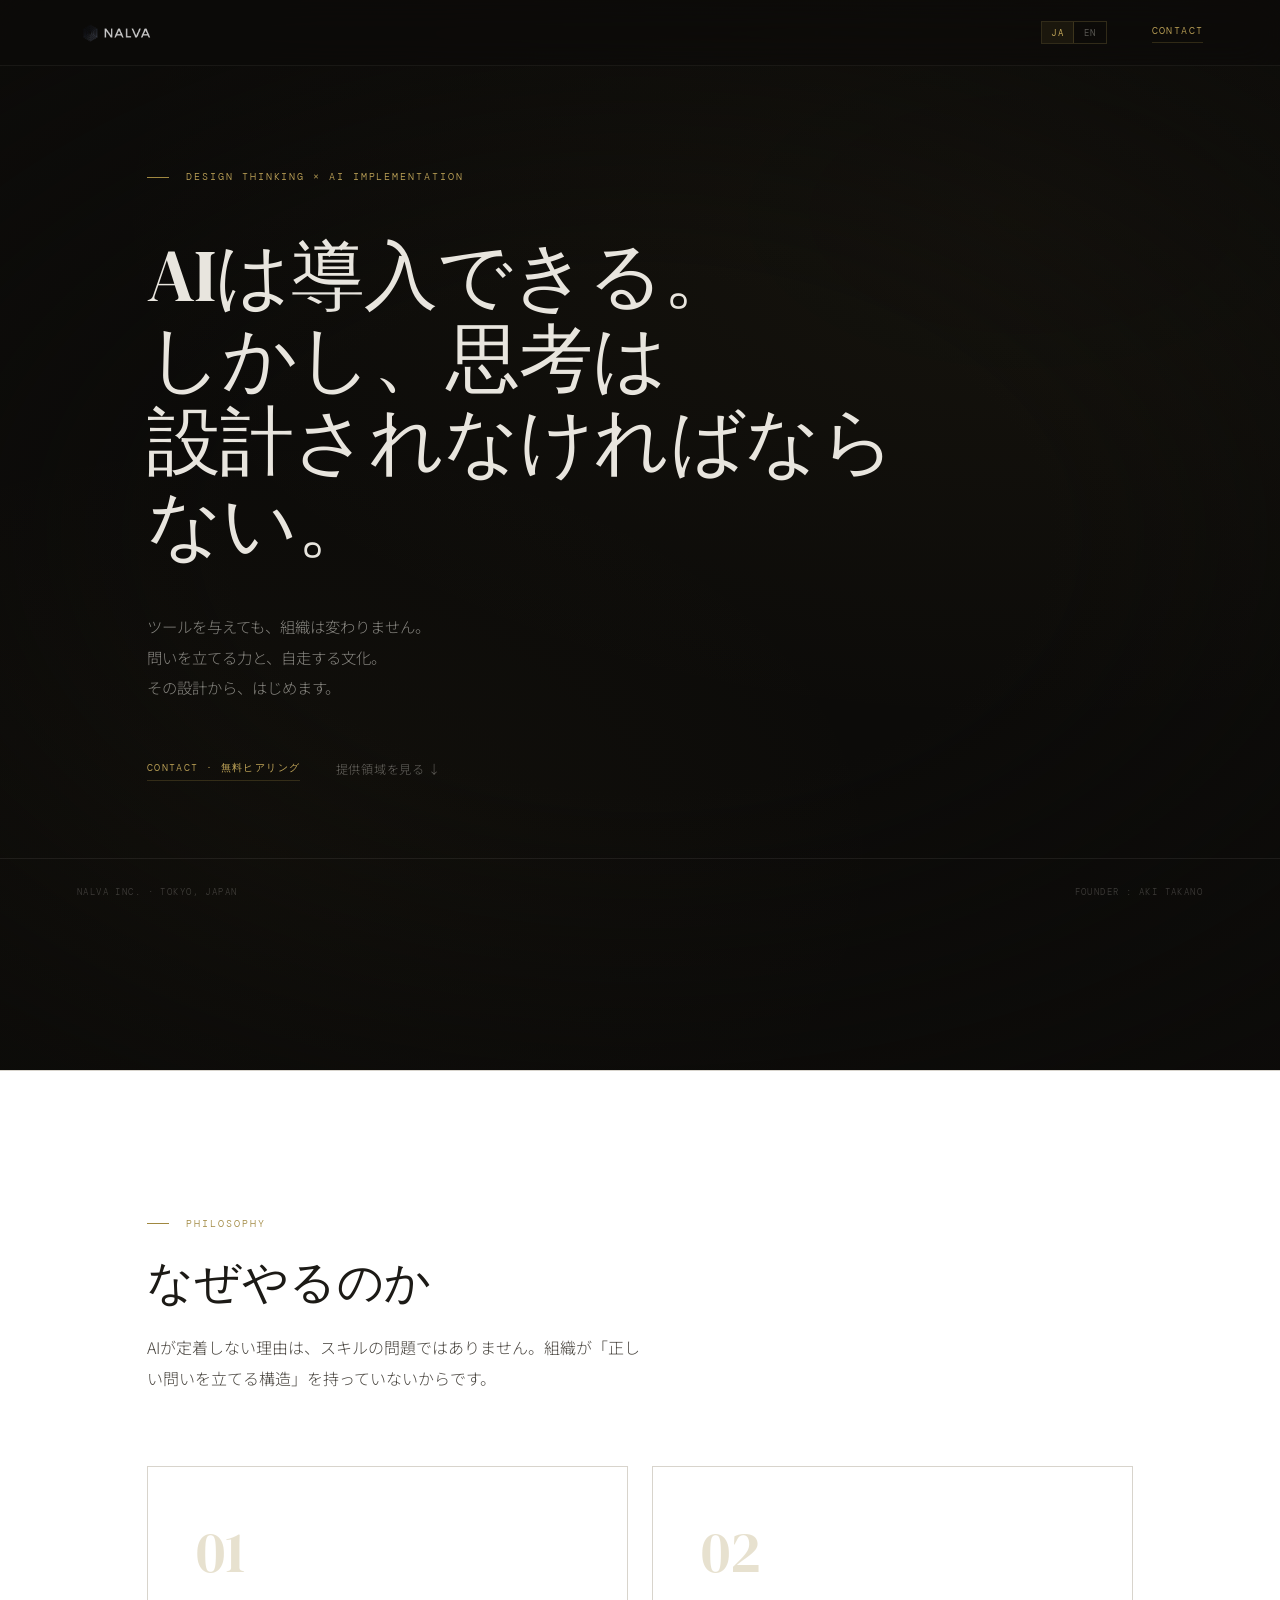
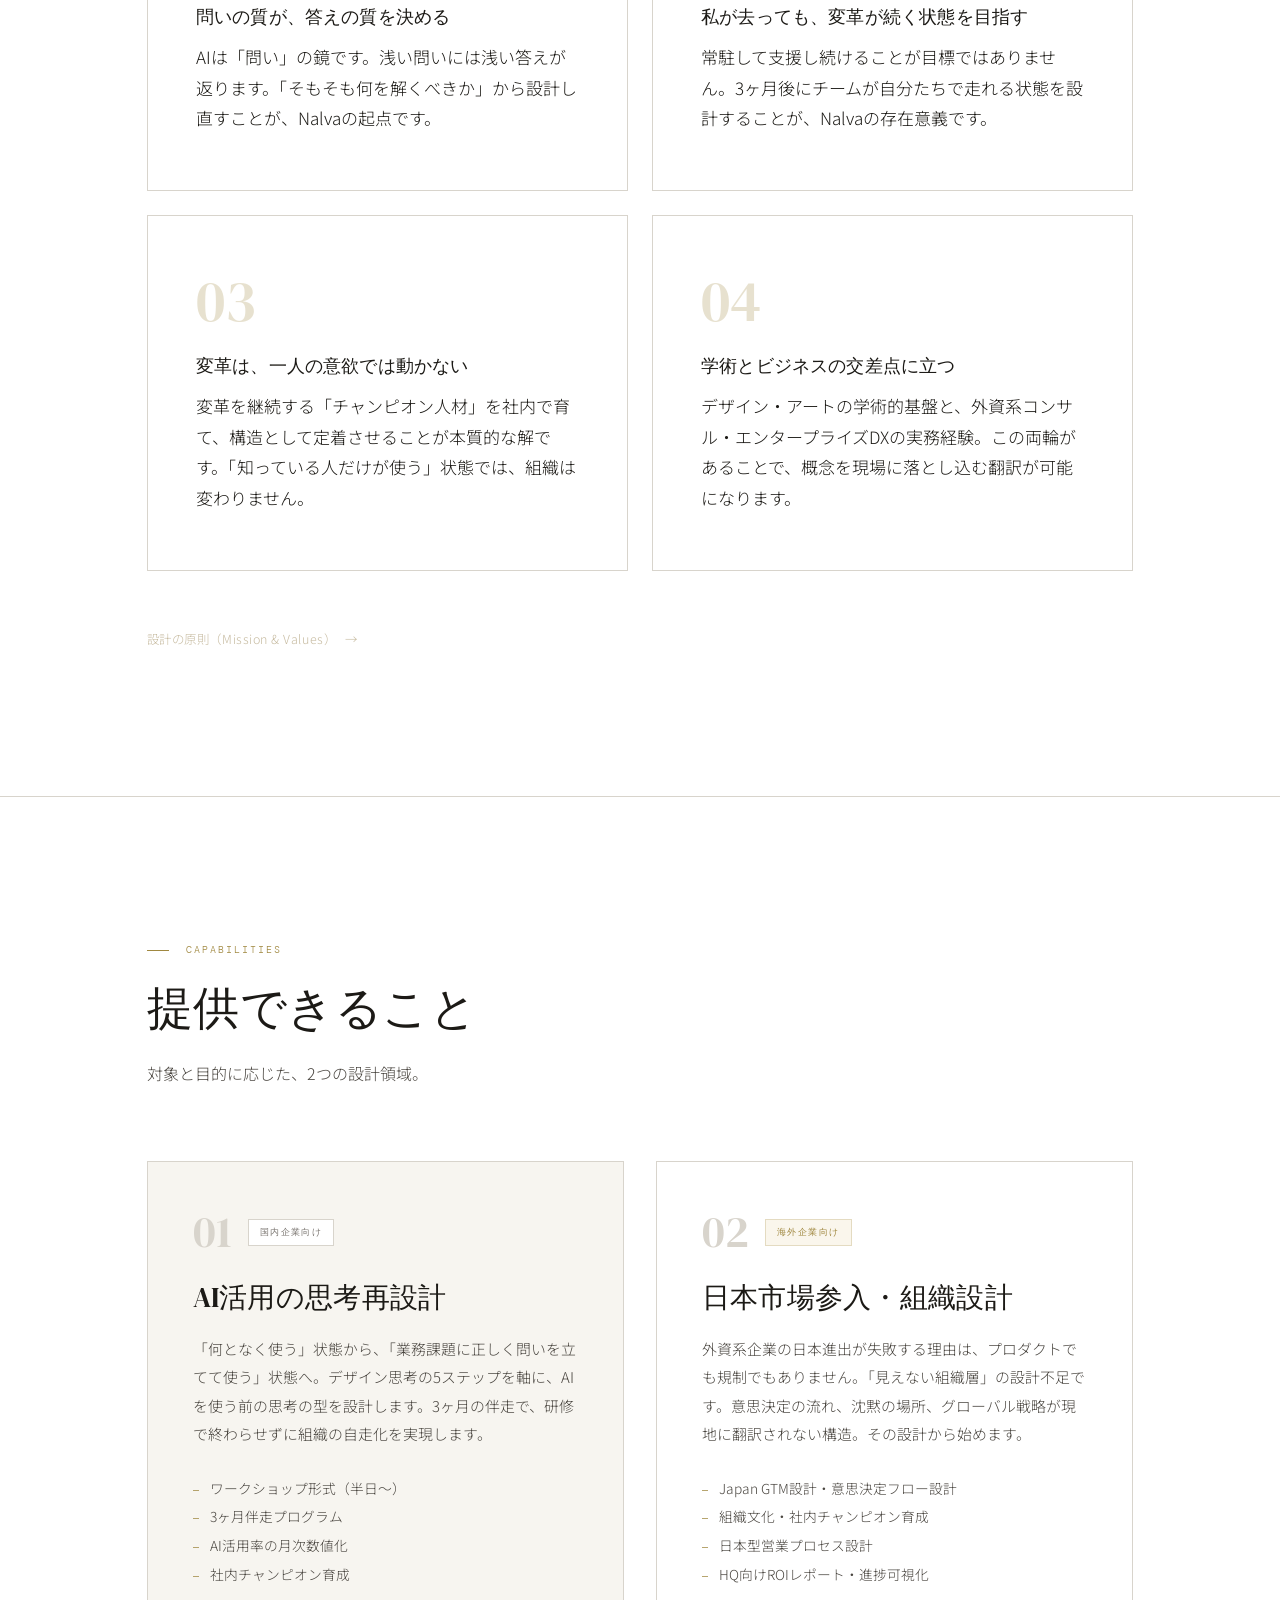
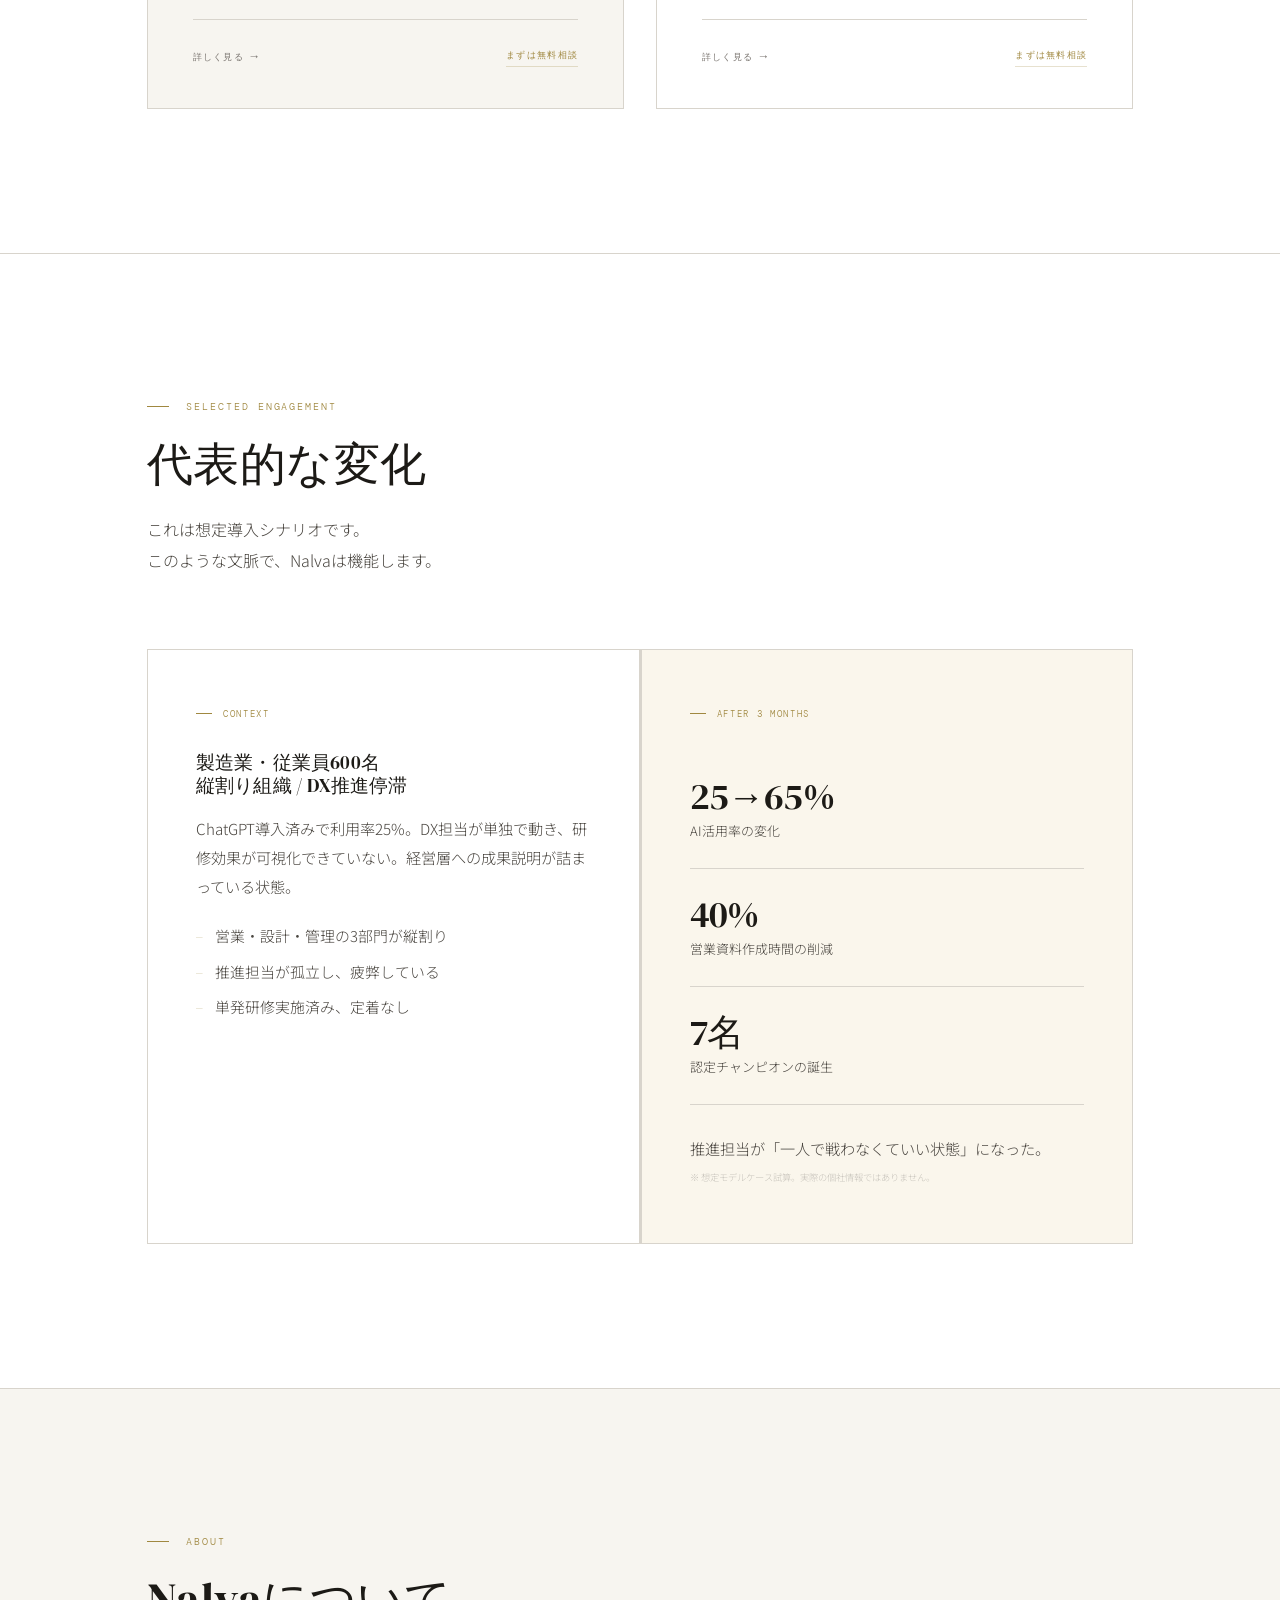
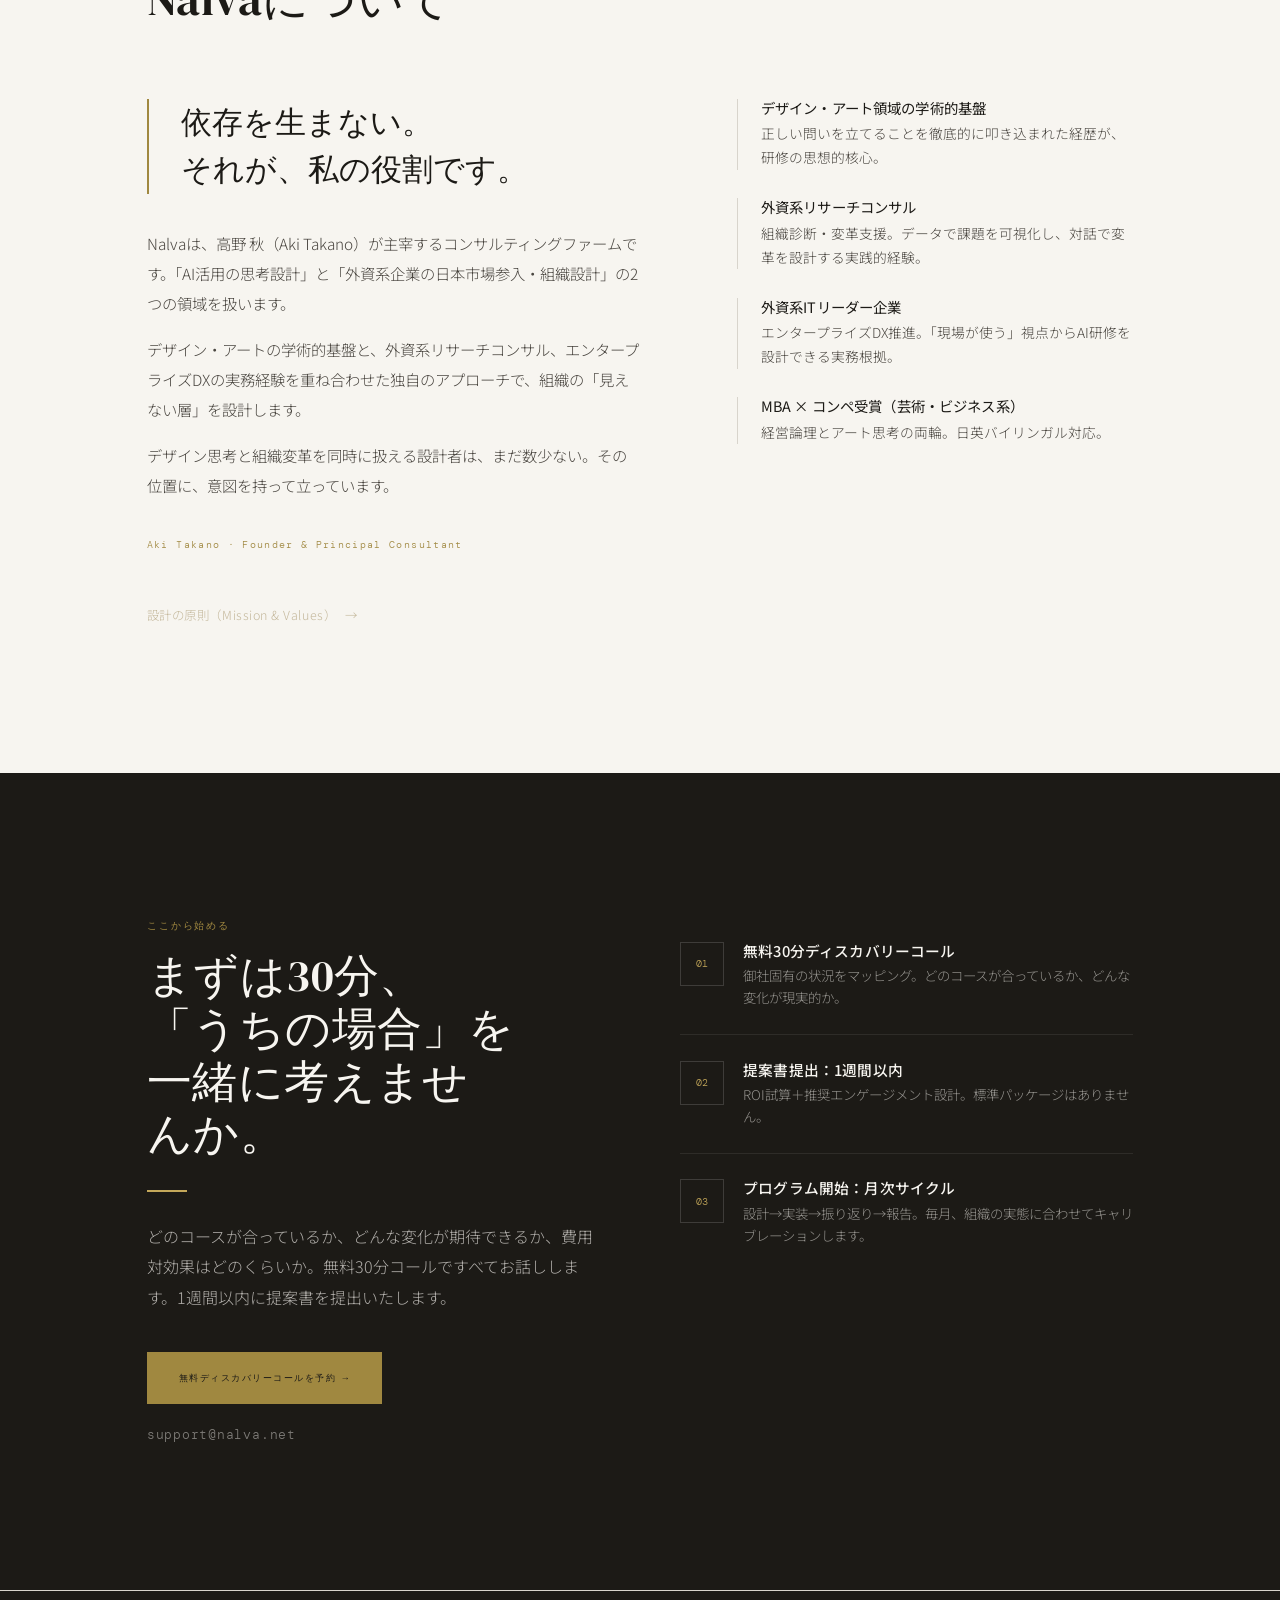
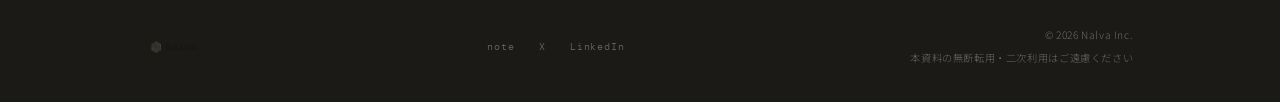
==== index.html @ c564cc3c "Add files via upload" ====
<!DOCTYPE html>
<html lang="ja" data-lang="ja">
<head>
  <!-- Google tag (gtag.js) -->
  <script async src="https://www.googletagmanager.com/gtag/js?id=G-SFW03DREZH"></script>
  <script>
    window.dataLayer = window.dataLayer || [];
    function gtag(){dataLayer.push(arguments);}
    gtag('js', new Date());
    gtag('config', 'G-SFW03DREZH');
  </script>
<meta charset="UTF-8" />
  <meta name="viewport" content="width=device-width, initial-scale=1.0" />
  <link rel="icon" href="/favicon.ico" sizes="any" />
  <link rel="icon" type="image/png" sizes="32x32" href="/favicon-32x32.png" />
  <link rel="icon" type="image/png" sizes="16x16" href="/favicon-16x16.png" />
  <link rel="apple-touch-icon" sizes="180x180" href="/apple-touch-icon.png" />
  <link rel="manifest" href="/site.webmanifest" />
  <title>Nalva — Design Thinking × AI Implementation</title>
  <meta name="description" content="AIを使いこなす思考を設計する。デザイン思考とAI実装を同時に扱う、中堅企業のための変革設計。Nalva Inc. / 高野 秋" />
  <link rel="preconnect" href="https://fonts.googleapis.com" />
  <link rel="preconnect" href="https://fonts.gstatic.com" crossorigin />
  <link href="https://fonts.googleapis.com/css2?family=Noto+Sans+JP:wght@300;400;500;700&family=DM+Serif+Display&family=DM+Mono:wght@400;500&display=swap" rel="stylesheet" />

  <style>
    :root {
      --bg:           #F7F5F0;
      --bg-white:     #FFFFFF;
      --bg-lifted:    #F0EDE6;
      --bg-card:      #EDEAE3;
      --bg-ink:       #1C1A16;
      --rule:         #D8D4CC;
      --rule-accent:  rgba(160,136,64,0.22);
      --gold:         #A08840;
      --gold-lite:    #C4A85A;
      --gold-dim:     rgba(160,136,64,0.25);
      --gold-ghost:   rgba(160,136,64,0.08);
      --gold-bg:      #FAF6EC;
      --ink:          #1C1A16;
      --ink-mid:      #4A4640;
      --ink-low:      #7A7570;
      --ink-dim:      #B0ACA5;
      --serif: 'DM Serif Display', Georgia, serif;
      --sans:  'Noto Sans JP', sans-serif;
      --mono:  'DM Mono', monospace;
      --max:          1140px;
      --pad:          6vw;
      --gap-section:  9rem;
    }

    *, *::before, *::after { box-sizing: border-box; margin: 0; padding: 0; }
    html { scroll-behavior: smooth; }

    body {
      background: var(--bg);
      color: var(--ink);
      font-family: var(--sans);
      font-size: 17px;
      font-weight: 300;
      line-height: 1.80;
      -webkit-font-smoothing: antialiased;
    }

    .wrap {
      max-width: var(--max);
      margin-inline: auto;
      padding-inline: var(--pad);
    }

    h1, h2, h3, h4 {
      font-family: var(--serif);
      font-weight: 400;
      line-height: 1.18;
      letter-spacing: 0.01em;
    }

    .label {
      font-family: var(--mono);
      font-size: 0.60rem;
      letter-spacing: 0.20em;
      color: var(--gold);
      text-transform: uppercase;
    }

    .label-line {
      display: flex;
      align-items: center;
      gap: 1.1rem;
    }

    .label-line::before {
      content: '';
      display: block;
      width: 22px;
      height: 1px;
      background: var(--gold);
      flex-shrink: 0;
    }

    /* ── NAV ── */
    nav {
      position: fixed;
      inset-block-start: 0;
      inset-inline: 0;
      z-index: 200;
      height: 66px;
      display: flex;
      align-items: center;
      justify-content: space-between;
      padding-inline: var(--pad);
      border-bottom: 1px solid rgba(232,229,222,0.06);
      background: rgba(12,11,9,0.6);
      backdrop-filter: blur(18px);
      -webkit-backdrop-filter: blur(18px);
      transition: background 0.5s, border-color 0.5s;
    }

    nav.scrolled {
      background: rgba(247,245,240,0.96);
      border-bottom-color: var(--rule);
    }
    nav.scrolled .nav-contact { color: var(--gold); }
    nav.scrolled .nav-contact:hover { color: var(--ink); border-color: var(--ink-low); }
    nav.scrolled .lang-btn { color: var(--ink-dim); }
    nav.scrolled .lang-btn.active { color: var(--gold); }

    .nav-logo img {
      height: 32px;
      display: block;
      filter: invert(1) brightness(0.85);
      transition: filter 0.5s;
    }

    nav.scrolled .nav-logo img {
      filter: none;
    }

    .nav-right {
      display: flex;
      align-items: center;
      gap: 2.8rem;
    }
    .nav-contact {
      font-family: var(--mono);
      font-size: 0.60rem;
      letter-spacing: 0.14em;
      color: var(--gold-lite);
      text-decoration: none;
      border-bottom: 1px solid var(--gold-dim);
      padding-bottom: 2px;
      transition: color 0.4s, border-color 0.4s;
    }

    .nav-contact:hover { color: #E8E5DE; border-color: rgba(232,229,222,0.3); }

    /* ── LANG TOGGLE ── */
    .lang-toggle {
      display: flex;
      align-items: center;
      gap: 0;
      border: 1px solid rgba(196,168,90,0.2);
      overflow: hidden;
      transition: border-color 0.4s;
    }

    .lang-btn {
      font-family: var(--mono);
      font-size: 0.54rem;
      letter-spacing: 0.14em;
      color: rgba(232,229,222,0.35);
      background: none;
      border: none;
      padding: 0.28rem 0.6rem;
      cursor: pointer;
      transition: color 0.4s, background 0.4s;
      text-transform: uppercase;
    }

    .lang-btn:first-child {
      border-right: 1px solid rgba(196,168,90,0.2);
    }

    .lang-btn.active {
      color: var(--gold-lite);
      background: rgba(160,136,64,0.1);
    }

    .lang-btn:hover:not(.active) {
      color: rgba(232,229,222,0.55);
    }

    @media (max-width: 860px) {
    }

    /* ── HERO ── */
    .hero {
      min-height: 100svh;
      display: grid;
      grid-template-rows: 1fr auto;
      padding-top: 66px;
      position: relative;
      background: #0C0B09;
      overflow: hidden;
    }

    .hero-canvas {
      position: absolute;
      inset: 0;
      width: 100%;
      height: 100%;
      pointer-events: none;
    }

    .hero-vignette {
      position: absolute;
      inset: 0;
      pointer-events: none;
      background:
        radial-gradient(ellipse 80% 60% at 50% 50%, transparent 40%, rgba(12,11,9,0.7) 100%),
        radial-gradient(ellipse 120% 80% at 80% 20%, rgba(160,136,64,0.06) 0%, transparent 60%),
        radial-gradient(ellipse 100% 80% at 20% 80%, rgba(160,136,64,0.04) 0%, transparent 50%);
    }

    .hero-body {
      position: relative;
      z-index: 2;
      display: flex;
      flex-direction: column;
      justify-content: flex-end;
      padding-block: 8vw 6vw;
      padding-inline: var(--pad);
      max-width: var(--max);
      margin-inline: auto;
      width: 100%;
    }

    .hero-eyebrow {
      margin-bottom: 3rem;
      opacity: 0;
      animation: rise 1.3s cubic-bezier(0.16,1,0.3,1) 0.1s both;
    }

    .hero .label { color: var(--gold-lite); }

    .hero h1 {
      font-size: clamp(2.8rem, 5.8vw, 6.2rem);
      letter-spacing: -0.01em;
      line-height: 1.12;
      color: #E8E5DE;
      max-width: 780px;
      opacity: 0;
      animation: rise 1.3s cubic-bezier(0.16,1,0.3,1) 0.28s both;
    }

    .hero-statement {
      margin-top: 2.8rem;
      max-width: 460px;
      color: rgba(232,229,222,0.55);
      font-size: 0.96rem;
      line-height: 2.0;
      font-weight: 300;
      opacity: 0;
      animation: rise 1.3s cubic-bezier(0.16,1,0.3,1) 0.44s both;
    }

    .hero-cta {
      margin-top: 3.5rem;
      display: flex;
      align-items: center;
      gap: 2.2rem;
      opacity: 0;
      animation: rise 1.3s cubic-bezier(0.16,1,0.3,1) 0.58s both;
    }

    .cta-link {
      font-family: var(--mono);
      font-size: 0.62rem;
      letter-spacing: 0.14em;
      text-decoration: none;
      color: var(--gold-lite);
      border-bottom: 1px solid var(--gold-dim);
      padding-bottom: 3px;
      transition: color 0.2s, border-color 0.2s;
    }

    .cta-link:hover { color: #E8E5DE; border-color: rgba(232,229,222,0.4); }

    .cta-secondary {
      color: rgba(232,229,222,0.4);
      text-decoration: none;
      font-size: 0.76rem;
      letter-spacing: 0.06em;
      transition: color 0.2s;
    }

    .cta-secondary:hover { color: rgba(232,229,222,0.65); }

    .hero-foot {
      position: relative;
      z-index: 2;
      border-top: 1px solid rgba(232,229,222,0.08);
      padding-block: 1.6rem;
      padding-inline: var(--pad);
    }

    .hero-foot-inner {
      max-width: var(--max);
      margin-inline: auto;
      display: flex;
      justify-content: space-between;
    }

    .hero-foot p {
      font-family: var(--mono);
      font-size: 0.56rem;
      letter-spacing: 0.16em;
      color: rgba(232,229,222,0.22);
      text-transform: uppercase;
    }

    /* ── SECTION BASE ── */
    section { padding-block: var(--gap-section); }

    .section-head {
      margin-bottom: 4.5rem;
    }

    .section-head h2 {
      font-size: clamp(2.2rem, 3.6vw, 3.6rem);
      margin-top: 1.4rem;
      max-width: 620px;
    }

    .section-head p {
      margin-top: 1.4rem;
      color: var(--ink-mid);
      font-size: 1.0rem;
      max-width: 500px;
      line-height: 1.95;
    }

    /* ── PHILOSOPHY ── */
    .philosophy {
      background: var(--bg-white);
      border-block: 1px solid var(--rule);
    }

    .phi-grid {
      display: grid;
      grid-template-columns: 1fr 1fr;
      gap: 1px;
      background: transparent;
      margin-top: 3.5rem;
      gap: 1.5rem;
    }

    @media (max-width: 680px) { .phi-grid { grid-template-columns: 1fr; } }

    .phi-card {
      background: var(--bg-white);
      padding: 3.5rem 3rem;
      border: 1px solid var(--rule);
    }

    .phi-index {
      font-family: var(--serif);
      font-size: 3.6rem;
      font-weight: 400;
      color: var(--gold-dim);
      line-height: 1;
      margin-bottom: 1.6rem;
      display: block;
    }

    .phi-card h3 {
      font-size: 1.15rem;
      margin-bottom: 0.9rem;
    }

    .phi-mission-link {
      margin-top: 3.2rem;
    }

    .mission-link {
      display: inline-flex;
      align-items: center;
      gap: 0.55rem;
      font-size: 0.84rem;
      color: rgba(176,160,122,0.72);
      text-decoration: none;
      letter-spacing: 0.04em;
      transition: color 0.25s;
    }

    .mission-link span {
      font-size: 0.78rem;
      transition: transform 0.25s;
      display: inline-block;
    }

    .mission-link:hover { color: rgba(176,160,122,1); }
    .mission-link:hover span { transform: translateX(3px); }

    /* ── CAPABILITIES ── */
    .cap-list { margin-top: 3.5rem; }

    .cap-row {
      display: grid;
      grid-template-columns: 2fr 3fr;
      gap: 4rem;
      padding-block: 3rem;
      border-top: 1px solid var(--rule);
      align-items: start;
      transition: background 0.22s, padding-inline 0.22s;
    }

    .cap-row:last-child { border-bottom: 1px solid var(--rule); }

    .cap-row:hover {
      background: var(--gold-bg);
      margin-inline: calc(-1 * var(--pad));
      padding-inline: var(--pad);
    }

    .cap-name {
      font-family: var(--serif);
      font-size: 1.5rem;
      font-weight: 400;
      color: var(--ink);
      line-height: 1.3;
    }

    .cap-body {
      font-size: 0.95rem;
      color: var(--ink-mid);
      line-height: 1.92;
    }

    .cap-tag {
      display: inline-block;
      margin-top: 1.1rem;
      font-family: var(--mono);
      font-size: 0.56rem;
      letter-spacing: 0.14em;
      color: var(--gold);
      border: 1px solid var(--gold-dim);
      padding: 0.22rem 0.55rem;
    }

    @media (max-width: 680px) {
      .cap-row { grid-template-columns: 1fr; gap: 0.8rem; }
      .cap-row:hover { margin-inline: calc(-1 * 4vw); padding-inline: 4vw; }
    }

    /* ── ENGAGEMENT ── */
    .engagement {
      background: var(--bg-white);
      border-block: 1px solid var(--rule);
    }

    .eng-inner {
      margin-top: 3.5rem;
      display: grid;
      grid-template-columns: 1fr 1fr;
      gap: 1px;
      background: var(--rule);
    }

    @media (max-width: 820px) { .eng-inner { grid-template-columns: 1fr; } }

    .eng-col {
      background: var(--bg-white);
      padding: 3.5rem 3rem;
      border: 1px solid var(--rule);
    }

    .eng-col-head {
      font-family: var(--mono);
      font-size: 0.58rem;
      letter-spacing: 0.18em;
      color: var(--gold);
      text-transform: uppercase;
      margin-bottom: 1.8rem;
      display: flex;
      align-items: center;
      gap: 0.7rem;
    }

    .eng-col-head::before {
      content: '';
      display: block;
      width: 16px;
      height: 1px;
      background: var(--gold);
    }

    .eng-col h3 {
      font-size: 1.2rem;
      margin-bottom: 1.1rem;
    }

    .eng-col p { font-size: 0.95rem; color: var(--ink-mid); line-height: 1.9; }

    .eng-list {
      list-style: none;
      margin-top: 1.4rem;
      display: flex;
      flex-direction: column;
      gap: 0.55rem;
    }

    .eng-list li {
      font-size: 0.93rem;
      color: var(--ink-mid);
      display: flex;
      gap: 0.75rem;
      align-items: baseline;
    }

    .eng-list li::before {
      content: '—';
      color: var(--gold-dim);
      flex-shrink: 0;
      font-family: var(--mono);
      font-size: 0.68rem;
    }

    .eng-results { background: var(--gold-bg); border: 1px solid var(--rule); }

    .result-row {
      display: flex;
      flex-direction: column;
      gap: 0.4rem;
      padding-block: 1.7rem;
      border-bottom: 1px solid var(--rule);
    }

    .result-row:first-of-type { border-top: 1px solid var(--rule); margin-top: 1.4rem; }

    .result-num {
      font-family: var(--serif);
      font-size: 2.3rem;
      font-weight: 400;
      color: var(--ink);
      letter-spacing: -0.01em;
      line-height: 1;
      letter-spacing: -0.02em;
    }

    .result-label {
      font-size: 0.81rem;
      color: var(--ink-mid);
      line-height: 1.5;
    }

    .eng-note {
      margin-top: 1.8rem;
      font-size: 0.70rem;
      color: var(--ink-dim);
      line-height: 1.75;
    }
    .eng-note small {
      display: block;
      margin-top: 0.4rem;
      font-size: 0.58rem;
      color: var(--ink-dim);
      opacity: 0.7;
    }

    /* ── ABOUT ── */
    .about-grid {
      margin-top: 4.5rem;
      display: grid;
      grid-template-columns: 5fr 4fr;
      gap: 6rem;
      align-items: start;
    }

    @media (max-width: 820px) { .about-grid { grid-template-columns: 1fr; gap: 3rem; } }

    .about-pull {
      font-family: var(--serif);
      font-size: clamp(1.4rem, 2.4vw, 2.1rem);
      font-weight: 400;
      color: var(--ink);
      line-height: 1.55;
      padding-left: 2rem;
      border-left: 2px solid var(--gold);
      margin-bottom: 2.2rem;
    }

    .about-body {
      font-size: 0.96rem;
      color: var(--ink-mid);
      line-height: 1.95;
    }

    .about-body p + p { margin-top: 1rem; }

    .about-name {
      margin-top: 2.2rem;
      font-family: var(--mono);
      font-size: 0.60rem;
      letter-spacing: 0.14em;
      color: var(--gold);
    }

    .credentials { display: flex; flex-direction: column; gap: 1.8rem; }

    .cred {
      padding-left: 1.4rem;
      border-left: 1px solid var(--rule);
    }

    .cred h4 {
      font-family: var(--sans);
      font-size: 0.90rem;
      font-weight: 400;
      color: var(--ink);
      margin-bottom: 0.35rem;
    }

    .cred p { font-size: 0.86rem; color: var(--ink-mid); line-height: 1.75; }

    /* ── CONTACT ── */
    .contact-section {
      background: var(--bg-ink);
      color: #F7F5F0;
      padding-block: var(--gap-section);
    }
    .contact-inner {
      max-width: var(--max); margin-inline: auto; padding-inline: var(--pad);
      display: grid; grid-template-columns: 1fr 1fr;
      gap: 5rem; align-items: start;
    }
    @media(max-width:720px) { .contact-inner { grid-template-columns: 1fr; gap: 3rem; } }
    .contact-left h2 {
      font-size: clamp(2rem, 3.5vw, 3rem);
      color: #F7F5F0; margin-top: 1rem; margin-bottom: 1.5rem;
      text-wrap: pretty;
    }
    .contact-left p { color: rgba(247,245,240,0.68); font-size: 1rem; line-height: 1.9; }
    .contact-divider { width: 40px; height: 2px; background: var(--gold-lite); margin: 1.8rem 0; }
    .contact-right { display: flex; flex-direction: column; gap: 0; }
    .contact-step {
      display: grid; grid-template-columns: 44px 1fr;
      gap: 1.2rem; align-items: start;
      padding: 1.6rem 0; border-bottom: 1px solid rgba(255,255,255,0.08);
    }
    .contact-step:last-child { border-bottom: none; }
    .contact-step-n {
      width: 44px; height: 44px;
      border: 1px solid rgba(255,255,255,0.15);
      display: flex; align-items: center; justify-content: center;
      font-family: var(--mono); font-size: 0.62rem;
      color: var(--gold-lite); flex-shrink: 0;
    }
    .contact-step h4 { font-family: 'Noto Sans JP', sans-serif; font-weight: 500; font-size: 0.92rem; color: #F7F5F0; margin-bottom: 0.3rem; }
    .contact-step p { font-size: 0.84rem; color: rgba(247,245,240,0.55); line-height: 1.65; }
    .contact-cta {
      display: inline-flex; align-items: center; gap: 0.5rem;
      background: var(--gold); color: var(--bg-ink);
      font-family: var(--mono);
      font-size: 0.58rem; letter-spacing: 0.16em; text-transform: uppercase;
      padding: 1.1rem 2rem; margin-top: 2.5rem;
      border: none; cursor: pointer; transition: background 0.2s; text-decoration: none;
    }
    .contact-cta:hover { background: var(--gold-lite); }
    .contact-email {
      font-family: var(--mono); font-size: 0.80rem; letter-spacing: 0.06em;
      color: rgba(247,245,240,0.45); margin-top: 1.2rem;
    }
    .contact-email a { color: inherit; text-decoration: none; }
    .contact-alt-link {
      display: block; margin-top: 2.5rem; padding-top: 1.5rem;
      border-top: 1px solid rgba(255,255,255,0.08);
      font-size: 0.84rem; color: rgba(247,245,240,0.45);
    }
    .contact-alt-link a { color: var(--gold-lite); border-bottom: 1px solid rgba(196,168,90,0.3); padding-bottom: 1px; }

    /* ── FOOTER ── */
    footer { padding-block: 2.2rem; border-top: 1px solid var(--rule); background: var(--bg-ink); }

    .footer-inner {
      max-width: var(--max);
      margin-inline: auto;
      padding-inline: var(--pad);
      display: flex;
      justify-content: space-between;
      align-items: center;
      flex-wrap: wrap;
      gap: 1rem;
    }

    footer img { height: 22px; opacity: 0.75; }
    .footer-logo-svg svg { height: 22px; width: auto; display: block; color: rgba(255,255,255,0.55); }

    .footer-right { display: flex; flex-direction: column; align-items: flex-end; gap: 0.25rem; }

    footer p {
      font-size: 0.64rem;
      color: rgba(255,255,255,0.35);
      letter-spacing: 0.06em;
    }
    .footer-social { display: flex; gap: 1.5rem; }
    .footer-social a { font-family: var(--mono); font-size: 0.60rem; letter-spacing: 0.10em; color: rgba(255,255,255,0.35); text-decoration: none; transition: color 0.2s; }
    .footer-social a:hover { color: var(--gold-lite); }
    @media (max-width: 600px) {
      .footer-inner { flex-direction: column; align-items: center; text-align: center; gap: 0.75rem; }
      .footer-right { align-items: center; }
    }

    /* ── SCROLL REVEAL ── */
    .reveal {
      opacity: 0;
      transform: translateY(16px);
      transition: opacity 0.78s ease, transform 0.78s ease;
    }

    .reveal.in { opacity: 1; transform: none; }

    .stagger > * {
      opacity: 0;
      transform: translateY(12px);
      transition: opacity 0.65s ease, transform 0.65s ease;
    }

    .stagger.in > *:nth-child(1) { opacity:1; transform:none; transition-delay:0s; }
    .stagger.in > *:nth-child(2) { opacity:1; transform:none; transition-delay:0.08s; }
    .stagger.in > *:nth-child(3) { opacity:1; transform:none; transition-delay:0.16s; }
    .stagger.in > *:nth-child(4) { opacity:1; transform:none; transition-delay:0.24s; }

    /* ── LANG TRANSITION ── */
    [data-ja], [data-en] {
      transition: opacity 0.25s ease;
    }

    [data-lang="ja"] [data-en] { display: none; }
    [data-lang="en"] [data-ja] { display: none; }


    .about-mission-link {
      margin-top: 2.8rem;
    }

    @keyframes rise {
      from { opacity:0; transform:translateY(20px); }
      to   { opacity:1; transform:none; }
    }


    /* ── SERVICE CARDS ── */
    .svc-cards {
      display: grid;
      grid-template-columns: 1fr 1fr;
      gap: 2rem;
      margin-top: 3.5rem;
    }
    @media (max-width: 820px) { .svc-cards { grid-template-columns: 1fr; } }

    .svc-card {
      background: var(--bg);
      border: 1px solid var(--rule);
      padding: 3rem 2.8rem 2.5rem;
      display: flex;
      flex-direction: column;
      transition: border-color 0.25s, box-shadow 0.25s;
    }
    .svc-card:hover {
      border-color: var(--gold-dim);
      box-shadow: 0 4px 28px rgba(160,136,64,0.08);
    }
    .svc-card-alt {
      background: var(--bg-white);
    }

    .svc-card-head {
      display: flex;
      align-items: center;
      gap: 1rem;
      margin-bottom: 1.6rem;
    }
    .svc-num {
      font-family: var(--serif);
      font-size: 2.8rem;
      font-weight: 400;
      color: var(--rule);
      line-height: 1;
    }
    .svc-tag-pill {
      font-family: var(--mono);
      font-size: 0.55rem;
      letter-spacing: 0.16em;
      text-transform: uppercase;
      color: var(--ink-low);
      border: 1px solid var(--rule);
      padding: 0.28rem 0.7rem;
      background: var(--bg-white);
    }
    .svc-tag-gold {
      color: var(--gold);
      border-color: var(--gold-dim);
      background: var(--gold-bg);
    }

    .svc-title {
      font-family: var(--serif);
      font-size: clamp(1.3rem, 2.2vw, 1.75rem);
      font-weight: 400;
      color: var(--ink);
      line-height: 1.25;
      margin-bottom: 1.2rem;
    }
    .svc-body {
      font-size: 0.93rem;
      color: var(--ink-mid);
      line-height: 1.92;
      margin-bottom: 1.8rem;
      flex-grow: 1;
    }

    .svc-list {
      list-style: none;
      display: flex;
      flex-direction: column;
      gap: 0.5rem;
      margin-bottom: 2.2rem;
      padding-left: 0;
    }
    .svc-list li {
      font-size: 0.86rem;
      color: var(--ink-mid);
      display: flex;
      align-items: baseline;
      gap: 0.7rem;
      line-height: 1.5;
    }
    .svc-list li::before {
      content: '—';
      font-family: var(--mono);
      font-size: 0.65rem;
      color: var(--gold);
      flex-shrink: 0;
    }

    .svc-footer {
      border-top: 1px solid var(--rule);
      padding-top: 1.6rem;
      display: flex;
      align-items: center;
      justify-content: space-between;
      flex-wrap: wrap;
      gap: 1rem;
      margin-top: auto;
    }
    .svc-link {
      font-family: var(--mono);
      font-size: 0.58rem;
      letter-spacing: 0.14em;
      text-transform: uppercase;
      color: var(--ink-low);
      text-decoration: none;
      display: flex;
      align-items: center;
      gap: 0.4rem;
      transition: color 0.2s;
    }
    .svc-link:hover { color: var(--ink); }
    .svc-link:hover .svc-arrow { transform: translateX(3px); }
    .svc-arrow {
      display: inline-block;
      transition: transform 0.2s;
      font-size: 0.76rem;
    }
    .svc-cta-small {
      font-family: var(--mono);
      font-size: 0.58rem;
      letter-spacing: 0.14em;
      text-transform: uppercase;
      color: var(--gold);
      text-decoration: none;
      border-bottom: 1px solid var(--gold-dim);
      padding-bottom: 2px;
      transition: color 0.2s, border-color 0.2s;
    }
    .svc-cta-small:hover { color: var(--ink); border-color: var(--rule); }

    /* Force reveal visible (preview safe) */
    .reveal { opacity: 1 !important; transform: none !important; }
    .stagger > * { opacity: 1 !important; transform: none !important; }
    /* Hero animations — keep for entrance effect */
    .hero-eyebrow, .hero h1, .hero-statement, .hero-cta {
      opacity: 1 !important;
      animation: none !important;
    }
  </style>
</head>
<body>

<!-- ══════════════ NAV ══════════════ -->
<nav id="nav"></nav>

<!-- ══════════════ HERO ══════════════ -->
<section class="hero" id="top">
  <canvas class="hero-canvas" id="heroCanvas" aria-hidden="true"></canvas>
  <div class="hero-vignette"></div>

  <div class="hero-body">
    <div class="hero-eyebrow">
      <span class="label-line label">Design Thinking × AI Implementation</span>
    </div>

    <h1>
      <span data-ja>AIは導入できる。<br>しかし、思考は<br>設計されなければならない。</span>
      <span data-en>AI can be deployed.<br>But thinking must<br>be designed.</span>
    </h1>

    <p class="hero-statement">
      <span data-ja>ツールを与えても、組織は変わりません。<br>問いを立てる力と、自走する文化。<br>その設計から、はじめます。</span>
      <span data-en>Giving people tools doesn't transform organizations.<br>The ability to ask the right questions, and a culture of self-sufficiency.<br>That's where the design&nbsp;begins.</span>
    </p>

    <div class="hero-cta">
      <a href="#contact" class="cta-link">
        <span data-ja>CONTACT · 無料ヒアリング</span>
        <span data-en>CONTACT · Free Discovery</span>
      </a>
      <a href="#capabilities" class="cta-secondary">
        <span data-ja>提供領域を見る ↓</span>
        <span data-en>View Capabilities ↓</span>
      </a>
    </div>
  </div>

  <div class="hero-foot">
    <div class="hero-foot-inner">
      <p>Nalva Inc. · Tokyo, Japan</p>
      <p>Founder : Aki Takano</p>
    </div>
  </div>
</section>

<!-- ══════════════ PHILOSOPHY ══════════════ -->
<section class="philosophy" id="philosophy">
  <div class="wrap">
    <div class="section-head reveal">
      <div class="label-line label">Philosophy</div>
      <h2>
        <span data-ja>なぜやるのか</span>
        <span data-en>Why We Exist</span>
      </h2>
      <p>
        <span data-ja>AIが定着しない理由は、スキルの問題ではありません。組織が「正しい問いを立てる構造」を持っていないからです。</span>
        <span data-en>The reason AI fails to take root isn't a skills problem. It's that organizations lack the structures to ask the right questions in the first&nbsp;place.</span>
      </p>
    </div>

    <div class="phi-grid stagger">
      <div class="phi-card">
        <span class="phi-index">01</span>
        <h3>
          <span data-ja>問いの質が、答えの質を決める</span>
          <span data-en>Question quality determines answer quality</span>
        </h3>
        <p>
          <span data-ja>AIは「問い」の鏡です。浅い問いには浅い答えが返ります。「そもそも何を解くべきか」から設計し直すことが、Nalvaの起点です。</span>
          <span data-en>AI is a mirror of the questions you ask it. Shallow questions return shallow answers. Redesigning from "what should we actually be solving?" . That's where Nalva&nbsp;begins.</span>
        </p>
      </div>
      <div class="phi-card">
        <span class="phi-index">02</span>
        <h3>
          <span data-ja>私が去っても、変革が続く状態を目指す</span>
          <span data-en>Transformation that continues after we leave</span>
        </h3>
        <p>
          <span data-ja>常駐して支援し続けることが目標ではありません。3ヶ月後にチームが自分たちで走れる状態を設計することが、Nalvaの存在意義です。</span>
          <span data-en>The goal isn't to keep supporting you indefinitely. Designing a state where your team can run on its own after 3 months. That is Nalva's reason for&nbsp;being.</span>
        </p>
      </div>
      <div class="phi-card">
        <span class="phi-index">03</span>
        <h3>
          <span data-ja>変革は、一人の意欲では動かない</span>
          <span data-en>One person's motivation can't drive transformation</span>
        </h3>
        <p>
          <span data-ja>変革を継続する「チャンピオン人材」を社内で育て、構造として定着させることが本質的な解です。「知っている人だけが使う」状態では、組織は変わりません。</span>
          <span data-en>The real answer is building internal champion talent who sustain transformation structurally. When only a few "in-the-know" people use AI, nothing changes at the organizational&nbsp;level.</span>
        </p>
      </div>
      <div class="phi-card">
        <span class="phi-index">04</span>
        <h3>
          <span data-ja>学術とビジネスの交差点に立つ</span>
          <span data-en>Standing at the intersection of academia and business</span>
        </h3>
        <p>
          <span data-ja>デザイン・アートの学術的基盤と、外資系コンサル・エンタープライズDXの実務経験。この両輪があることで、概念を現場に落とし込む翻訳が可能になります。</span>
          <span data-en>Academic foundations in design and art, combined with consulting and enterprise DX experience. This dual grounding enables the translation of concepts into operational&nbsp;reality.</span>
        </p>
      </div>
    </div>

    <div class="phi-mission-link reveal">
      <a href="about#values" class="mission-link">
        <span data-ja>設計の原則（Mission &amp; Values）</span>
        <span data-en>Design Principles (Mission &amp; Values)</span>
        <span>→</span>
      </a>
    </div>
  </div>
</section>

<!-- ══════════════ CAPABILITIES ══════════════ -->
<section id="capabilities" style="background:var(--bg-white);">
  <div class="wrap">
    <div class="section-head reveal">
      <div class="label-line label">Capabilities</div>
      <h2>
        <span data-ja>提供できること</span>
        <span data-en>What We Design</span>
      </h2>
      <p>
        <span data-ja>対象と目的に応じた、2つの設計領域。</span>
        <span data-en>Two design domains, matched to your context and goals.</span>
      </p>
    </div>

    <div class="svc-cards">

      <!-- Card 1 -->
      <div class="svc-card reveal">
        <div class="svc-card-head">
          <div class="svc-num">01</div>
          <div class="svc-tag-pill">
            <span data-ja>国内企業向け</span>
            <span data-en>For Japanese Companies</span>
          </div>
        </div>
        <h3 class="svc-title">
          <span data-ja>AI活用の思考再設計</span>
          <span data-en>AI Thinking Redesign</span>
        </h3>
        <p class="svc-body">
          <span data-ja>「何となく使う」状態から、「業務課題に正しく問いを立てて使う」状態へ。デザイン思考の5ステップを軸に、AIを使う前の思考の型を設計します。3ヶ月の伴走で、研修で終わらせずに組織の自走化を実現します。</span>
          <span data-en>From "using it vaguely" to "asking precise questions tied to real business challenges." Built around Design Thinking, we design the cognitive frameworks that precede AI use, embedded through 3 months of hands-on&nbsp;implementation.</span>
        </p>
        <ul class="svc-list">
          <li><span data-ja>ワークショップ形式（半日〜）</span><span data-en>Workshop format (half-day+)</span></li>
          <li><span data-ja>3ヶ月伴走プログラム</span><span data-en>3-month implementation program</span></li>
          <li><span data-ja>AI活用率の月次数値化</span><span data-en>Monthly AI adoption measurement</span></li>
          <li><span data-ja>社内チャンピオン育成</span><span data-en>Internal champion development</span></li>
        </ul>
        <div class="svc-footer">
          <a href="service.html" class="svc-link">
            <span data-ja>詳しく見る</span>
            <span data-en>View Program Details</span>
            <span class="svc-arrow">→</span>
          </a>
          <a href="#contact" class="svc-cta-small">
            <span data-ja>まずは無料相談</span>
            <span data-en>Free Discovery Call</span>
          </a>
        </div>
      </div>

      <!-- Card 2 -->
      <div class="svc-card svc-card-alt reveal">
        <div class="svc-card-head">
          <div class="svc-num">02</div>
          <div class="svc-tag-pill svc-tag-gold">
            <span data-ja>海外企業向け</span>
            <span data-en>For Foreign Companies</span>
          </div>
        </div>
        <h3 class="svc-title">
          <span data-ja>日本市場参入・組織設計</span>
          <span data-en>Japan Market Entry &amp; Org Design</span>
        </h3>
        <p class="svc-body">
          <span data-ja>外資系企業の日本進出が失敗する理由は、プロダクトでも規制でもありません。「見えない組織層」の設計不足です。意思決定の流れ、沈黙の場所、グローバル戦略が現地に翻訳されない構造。その設計から始めます。</span>
          <span data-en>Foreign companies don't fail Japan entry on product or regulation. They fail on org design: the invisible layer. How decisions actually flow, where staff go silent, why global strategy fails to translate locally. That is where we&nbsp;begin.</span>
        </p>
        <ul class="svc-list">
          <li><span data-ja>Japan GTM設計・意思決定フロー設計</span><span data-en>Japan GTM design &amp; decision flow architecture</span></li>
          <li><span data-ja>組織文化・社内チャンピオン育成</span><span data-en>Org culture design &amp; internal champion development</span></li>
          <li><span data-ja>日本型営業プロセス設計</span><span data-en>Japan sales process design</span></li>
          <li><span data-ja>HQ向けROIレポート・進捗可視化</span><span data-en>HQ ROI reporting &amp; progress visibility</span></li>
        </ul>
        <div class="svc-footer">
          <a href="service2.html" class="svc-link">
            <span data-ja>詳しく見る</span>
            <span data-en>View Program Details</span>
            <span class="svc-arrow">→</span>
          </a>
          <a href="#contact" class="svc-cta-small">
            <span data-ja>まずは無料相談</span>
            <span data-en>Free Discovery Call</span>
          </a>
        </div>
      </div>

    </div>
  </div>
</section>

<!-- ══════════════ ENGAGEMENT ══════════════ -->
<section class="engagement" id="engagement">
  <div class="wrap">
    <div class="section-head reveal">
      <div class="label-line label">Selected Engagement</div>
      <h2>
        <span data-ja>代表的な変化</span>
        <span data-en>Representative Results</span>
      </h2>
      <p>
        <span data-ja>これは想定導入シナリオです。<br>このような文脈で、Nalvaは機能します。</span>
        <span data-en>This is a projected deployment scenario. This is the kind of context in which Nalva works.</span>
      </p>
    </div>

    <div class="eng-inner">
      <div class="eng-col reveal">
        <div class="eng-col-head">Context</div>
        <h3>
          <span data-ja>製造業・従業員600名<br>縦割り組織 / DX推進停滞</span>
          <span data-en>Manufacturing · 600 employees<br>Siloed org / DX stalled</span>
        </h3>
        <p>
          <span data-ja>ChatGPT導入済みで利用率25%。DX担当が単独で動き、研修効果が可視化できていない。経営層への成果説明が詰まっている状態。</span>
          <span data-en>ChatGPT deployed with 25% utilization. DX lead working alone, training outcomes invisible. Results reporting to leadership completely&nbsp;stuck.</span>
        </p>
        <ul class="eng-list">
          <li>
            <span data-ja>営業・設計・管理の3部門が縦割り</span>
            <span data-en>Sales, Engineering, Admin operating in silos</span>
          </li>
          <li>
            <span data-ja>推進担当が孤立し、疲弊している</span>
            <span data-en>DX champion isolated and burning out</span>
          </li>
          <li>
            <span data-ja>単発研修実施済み、定着なし</span>
            <span data-en>One-off training completed, nothing retained</span>
          </li>
        </ul>
      </div>
      <div class="eng-col eng-results reveal">
        <div class="eng-col-head">After 3 Months</div>
        <div class="result-row">
          <div class="result-num">25→65%</div>
          <div class="result-label">
            <span data-ja>AI活用率の変化</span>
            <span data-en>AI adoption rate change</span>
          </div>
        </div>
        <div class="result-row">
          <div class="result-num">40%</div>
          <div class="result-label">
            <span data-ja>営業資料作成時間の削減</span>
            <span data-en>Reduction in sales doc prep time</span>
          </div>
        </div>
        <div class="result-row">
          <div class="result-num"><span data-ja>7名</span><span data-en>7</span></div>
          <div class="result-label">
            <span data-ja>認定チャンピオンの誕生</span>
            <span data-en>Certified champions created</span>
          </div>
        </div>
        <p class="eng-note">
          <span data-ja>推進担当が「一人で戦わなくていい状態」になった。</span>
          <span data-en>The DX lead reached a state of "not having to fight&nbsp;alone."</span>
          <small>
            <span data-ja>※ 想定モデルケース試算。実際の個社情報ではありません。</span>
            <span data-en>※ Projected model case. Not based on actual company data.</span>
          </small>
        </p>
      </div>
    </div>
  </div>
</section>

<!-- ══════════════ ABOUT ══════════════ -->
<section id="about" style="background:var(--bg);">
  <div class="wrap">
    <div class="section-head reveal">
      <div class="label-line label">About</div>
      <h2>
        <span data-ja>Nalvaについて</span>
        <span data-en>About Nalva</span>
      </h2>
    </div>

    <div class="about-grid">
      <div class="reveal">
        <div class="about-pull">
          <span data-ja>依存を生まない。<br>それが、私の役割です。</span>
          <span data-en>No dependency created.<br>That is my role.</span>
        </div>
        <div class="about-body">
          <p>
            <span data-ja>Nalvaは、高野 秋（Aki Takano）が主宰するコンサルティングファームです。「AI活用の思考設計」と「外資系企業の日本市場参入・組織設計」の2つの領域を扱います。</span>
            <span data-en>Nalva is a consulting firm led by Aki Takano, working across two domains: AI adoption design for Japanese organizations, and Japan market entry &amp; org design for global&nbsp;companies.</span>
          </p>
          <p>
            <span data-ja>デザイン・アートの学術的基盤と、外資系リサーチコンサル、エンタープライズDXの実務経験を重ね合わせた独自のアプローチで、組織の「見えない層」を設計します。</span>
            <span data-en>Through a unique approach combining academic foundations in design and art with practical experience in international research consulting and enterprise DX, we design the invisible layer that determines whether organizations actually&nbsp;change.</span>
          </p>
          <p>
            <span data-ja>デザイン思考と組織変革を同時に扱える設計者は、まだ数少ない。その位置に、意図を持って立っています。</span>
            <span data-en>Practitioners who can hold Design Thinking and organizational change simultaneously are still rare. Nalva occupies that position&nbsp;deliberately.</span>
          </p>
        </div>
        <p class="about-name">Aki Takano · Founder &amp; Principal Consultant</p>
        <div class="about-mission-link">
          <a href="about#values" class="mission-link">
            <span data-ja>設計の原則（Mission &amp; Values）</span>
            <span data-en>Design Principles (Mission &amp; Values)</span>
            <span>→</span>
          </a>
        </div>
      </div>

      <div class="credentials stagger">
        <div class="cred">
          <h4>
            <span data-ja>デザイン・アート領域の学術的基盤</span>
            <span data-en>Academic Foundation in Design &amp; Art</span>
          </h4>
          <p>
            <span data-ja>正しい問いを立てることを徹底的に叩き込まれた経歴が、研修の思想的核心。</span>
            <span data-en>A background deeply trained in formulating the right questions forms the intellectual core of every program.</span>
          </p>
        </div>
        <div class="cred">
          <h4>
            <span data-ja>外資系リサーチコンサル</span>
            <span data-en>International Research Consulting</span>
          </h4>
          <p>
            <span data-ja>組織診断・変革支援。データで課題を可視化し、対話で変革を設計する実践的経験。</span>
            <span data-en>Organizational diagnosis and transformation support. Practical experience in making problems visible through data and designing change through dialogue.</span>
          </p>
        </div>
        <div class="cred">
          <h4>
            <span data-ja>外資系ITリーダー企業</span>
            <span data-en>International IT Leader</span>
          </h4>
          <p>
            <span data-ja>エンタープライズDX推進。「現場が使う」視点からAI研修を設計できる実務根拠。</span>
            <span data-en>Enterprise DX advancement. Operational grounding for designing AI programs from the perspective of "what practitioners will actually use."</span>
          </p>
        </div>
        <div class="cred">
          <h4>
            <span data-ja>MBA × コンペ受賞（芸術・ビジネス系）</span>
            <span data-en>MBA × Competition Awards (Art &amp; Business)</span>
          </h4>
          <p>
            <span data-ja>経営論理とアート思考の両輪。日英バイリンガル対応。</span>
            <span data-en>Business logic and art thinking working in tandem. Bilingual in Japanese and English.</span>
          </p>
        </div>
      </div>
    </div>
  </div>
</section>

<!-- ══════════════ CONTACT ══════════════ -->
<section class="contact-section" id="contact">
  <div class="contact-inner">
    <div class="contact-left">
      <div class="label gold">
        <span data-en>Start Here</span>
        <span data-ja>ここから始める</span>
      </div>
      <h2>
        <span data-ja>まずは30分、<br>「うちの場合」を<br>一緒に考えませんか。</span>
        <span data-en>Let's spend 30 minutes<br>thinking through<br>your specific situation.</span>
      </h2>
      <div class="contact-divider"></div>
      <p>
        <span data-ja>どのコースが合っているか、どんな変化が期待できるか、費用対効果はどのくらいか。無料30分コールですべてお話しします。1週間以内に提案書を提出いたします。</span>
        <span data-en>Which program fits, what kind of change is realistic, what the ROI might look like — we'll work through all of it in a free 30-minute call, followed by a scoped proposal within one&nbsp;week.</span>
      </p>
      <a href="https://calendly.com/atakano-nalva/30min" target="_blank" rel="noopener" class="contact-cta">
        <span data-en>Book Free Discovery Call →</span>
        <span data-ja>無料ディスカバリーコールを予約 →</span>
      </a>
      <div class="contact-email"><a href="mailto:support@nalva.net">support@nalva.net</a></div>
    </div>

    <div class="contact-right">
      <div class="contact-step">
        <div class="contact-step-n">01</div>
        <div>
          <h4 data-en>Free 30-min discovery call</h4>
          <h4 data-ja>無料30分ディスカバリーコール</h4>
          <p data-en>Map your specific situation — which program fits, what kind of change is realistic.</p>
          <p data-ja>御社固有の状況をマッピング。どのコースが合っているか、どんな変化が現実的か。</p>
        </div>
      </div>
      <div class="contact-step">
        <div class="contact-step-n">02</div>
        <div>
          <h4 data-en>Scoped proposal — within one week</h4>
          <h4 data-ja>提案書提出：1週間以内</h4>
          <p data-en>ROI estimate + recommended engagement design. No standard packages.</p>
          <p data-ja>ROI試算＋推奨エンゲージメント設計。標準パッケージはありません。</p>
        </div>
      </div>
      <div class="contact-step">
        <div class="contact-step-n">03</div>
        <div>
          <h4 data-en>Program begins — monthly cycle</h4>
          <h4 data-ja>プログラム開始：月次サイクル</h4>
          <p data-en>Design → Implement → Reflect → Report. Calibrated each cycle to your org's reality.</p>
          <p data-ja>設計→実装→振り返り→報告。毎月、組織の実態に合わせてキャリブレーションします。</p>
        </div>
      </div>
    </div>
  </div>
</section>

<!-- ══════════════ FOOTER ══════════════ -->
<footer></footer>

<script src="js/shared.js"></script>
<script>
  // Nav scroll — switch to light when past hero
  (function () {
    var nav = document.getElementById('nav');
    var hero = document.querySelector('.hero');
    window.addEventListener('scroll', function () {
      var heroBottom = hero.offsetHeight - 80;
      nav.classList.toggle('scrolled', window.scrollY > heroBottom);
    }, { passive: true });
  })();

  // ── Hero Canvas Animation ──
  (function() {
    const canvas = document.getElementById('heroCanvas');
    if (!canvas) return;
    const heroEl = document.querySelector('.hero');
    const ctx = canvas.getContext('2d');
    let w, h, particles, time = 0;
    let animId;

    // Mouse tracking
    let mouse = { x: -9999, y: -9999, active: false };
    const mouseRadius = 200;    // influence radius
    const mouseStrength = 0.012; // attraction strength (gentle)

    heroEl.addEventListener('mousemove', function(e) {
      const rect = heroEl.getBoundingClientRect();
      mouse.x = e.clientX - rect.left;
      mouse.y = e.clientY - rect.top;
      mouse.active = true;
    });

    heroEl.addEventListener('mouseleave', function() {
      mouse.active = false;
    });

    // Touch support for mobile
    heroEl.addEventListener('touchmove', function(e) {
      const rect = heroEl.getBoundingClientRect();
      mouse.x = e.touches[0].clientX - rect.left;
      mouse.y = e.touches[0].clientY - rect.top;
      mouse.active = true;
    }, { passive: true });

    heroEl.addEventListener('touchend', function() {
      mouse.active = false;
    });

    function resize() {
      const dpr = Math.min(window.devicePixelRatio || 1, 2);
      const rect = canvas.parentElement.getBoundingClientRect();
      w = rect.width;
      h = rect.height;
      canvas.width = w * dpr;
      canvas.height = h * dpr;
      canvas.style.width = w + 'px';
      canvas.style.height = h + 'px';
      ctx.setTransform(dpr, 0, 0, dpr, 0, 0);
    }

    function createParticles() {
      const count = Math.min(Math.floor((w * h) / 12000), 120);
      particles = [];
      for (let i = 0; i < count; i++) {
        particles.push({
          x: Math.random() * w,
          y: Math.random() * h,
          vx: (Math.random() - 0.5) * 0.3,
          vy: (Math.random() - 0.5) * 0.3,
          r: Math.random() * 2.2 + 0.8,
          phase: Math.random() * Math.PI * 2,
          speed: Math.random() * 0.3 + 0.1
        });
      }
    }

    function draw() {
      time += 0.004;
      ctx.clearRect(0, 0, w, h);

      // Update particles
      for (let i = 0; i < particles.length; i++) {
        const p = particles[i];
        p.x += p.vx + Math.sin(time + p.phase) * 0.15;
        p.y += p.vy + Math.cos(time * 0.7 + p.phase) * 0.1;

        // Mouse attraction
        if (mouse.active) {
          const dx = mouse.x - p.x;
          const dy = mouse.y - p.y;
          const dist = Math.sqrt(dx * dx + dy * dy);
          if (dist < mouseRadius && dist > 1) {
            const force = (1 - dist / mouseRadius) * mouseStrength;
            p.x += dx * force;
            p.y += dy * force;
          }
        }

        // Wrap around
        if (p.x < -20) p.x = w + 20;
        if (p.x > w + 20) p.x = -20;
        if (p.y < -20) p.y = h + 20;
        if (p.y > h + 20) p.y = -20;
      }

      // Draw connections between particles
      const maxDist = 160;
      for (let i = 0; i < particles.length; i++) {
        for (let j = i + 1; j < particles.length; j++) {
          const dx = particles[i].x - particles[j].x;
          const dy = particles[i].y - particles[j].y;
          const dist = Math.sqrt(dx * dx + dy * dy);
          if (dist < maxDist) {
            const alpha = (1 - dist / maxDist) * 0.35;
            ctx.beginPath();
            ctx.moveTo(particles[i].x, particles[i].y);
            ctx.lineTo(particles[j].x, particles[j].y);
            ctx.strokeStyle = 'rgba(196,168,90,' + alpha + ')';
            ctx.lineWidth = 0.6;
            ctx.stroke();
          }
        }
      }

      // Draw connections from mouse cursor to nearby particles
      if (mouse.active) {
        const cursorDist = 220;
        for (let i = 0; i < particles.length; i++) {
          const p = particles[i];
          const dx = mouse.x - p.x;
          const dy = mouse.y - p.y;
          const dist = Math.sqrt(dx * dx + dy * dy);
          if (dist < cursorDist) {
            const alpha = (1 - dist / cursorDist) * 0.18;
            ctx.beginPath();
            ctx.moveTo(mouse.x, mouse.y);
            ctx.lineTo(p.x, p.y);
            ctx.strokeStyle = 'rgba(220,195,110,' + alpha + ')';
            ctx.lineWidth = 0.4;
            ctx.stroke();
          }
        }

        // Subtle glow at cursor position
        const grad = ctx.createRadialGradient(mouse.x, mouse.y, 0, mouse.x, mouse.y, 60);
        grad.addColorStop(0, 'rgba(196,168,90,0.08)');
        grad.addColorStop(1, 'rgba(196,168,90,0)');
        ctx.beginPath();
        ctx.arc(mouse.x, mouse.y, 60, 0, Math.PI * 2);
        ctx.fillStyle = grad;
        ctx.fill();
      }

      // Draw particles
      for (let i = 0; i < particles.length; i++) {
        const p = particles[i];
        const pulse = 0.6 + Math.sin(time * 2 + p.phase) * 0.4;
        let alpha = 0.35 + pulse * 0.3;

        // Brighten particles near cursor
        if (mouse.active) {
          const dx = mouse.x - p.x;
          const dy = mouse.y - p.y;
          const dist = Math.sqrt(dx * dx + dy * dy);
          if (dist < mouseRadius) {
            const boost = (1 - dist / mouseRadius) * 0.4;
            alpha = Math.min(alpha + boost, 1);
          }
        }

        ctx.beginPath();
        ctx.arc(p.x, p.y, p.r, 0, Math.PI * 2);
        ctx.fillStyle = 'rgba(196,168,90,' + alpha + ')';
        ctx.fill();
      }

      // Draw flowing geometric shapes (subtle hexagons)
      for (let g = 0; g < 3; g++) {
        const cx = w * (0.6 + g * 0.15);
        const cy = h * (0.3 + g * 0.2);
        const size = 60 + g * 30;
        const rot = time * (0.15 + g * 0.05);
        let alpha = 0.08 + Math.sin(time + g) * 0.04;

        // Hexagons glow near cursor
        if (mouse.active) {
          const dx = mouse.x - cx;
          const dy = mouse.y - cy;
          const dist = Math.sqrt(dx * dx + dy * dy);
          if (dist < mouseRadius + size) {
            alpha += (1 - dist / (mouseRadius + size)) * 0.06;
          }
        }

        ctx.save();
        ctx.translate(cx, cy);
        ctx.rotate(rot);
        ctx.beginPath();
        for (let s = 0; s < 6; s++) {
          const angle = (Math.PI / 3) * s - Math.PI / 2;
          const px = Math.cos(angle) * size;
          const py = Math.sin(angle) * size;
          if (s === 0) ctx.moveTo(px, py);
          else ctx.lineTo(px, py);
        }
        ctx.closePath();
        ctx.strokeStyle = 'rgba(196,168,90,' + alpha + ')';
        ctx.lineWidth = 0.8;
        ctx.stroke();
        ctx.restore();
      }

      animId = requestAnimationFrame(draw);
    }

    function init() {
      resize();
      createParticles();
      draw();
    }

    // Pause when not visible
    const heroObserver = new IntersectionObserver((entries) => {
      if (entries[0].isIntersecting) {
        if (!animId) draw();
      } else {
        cancelAnimationFrame(anim
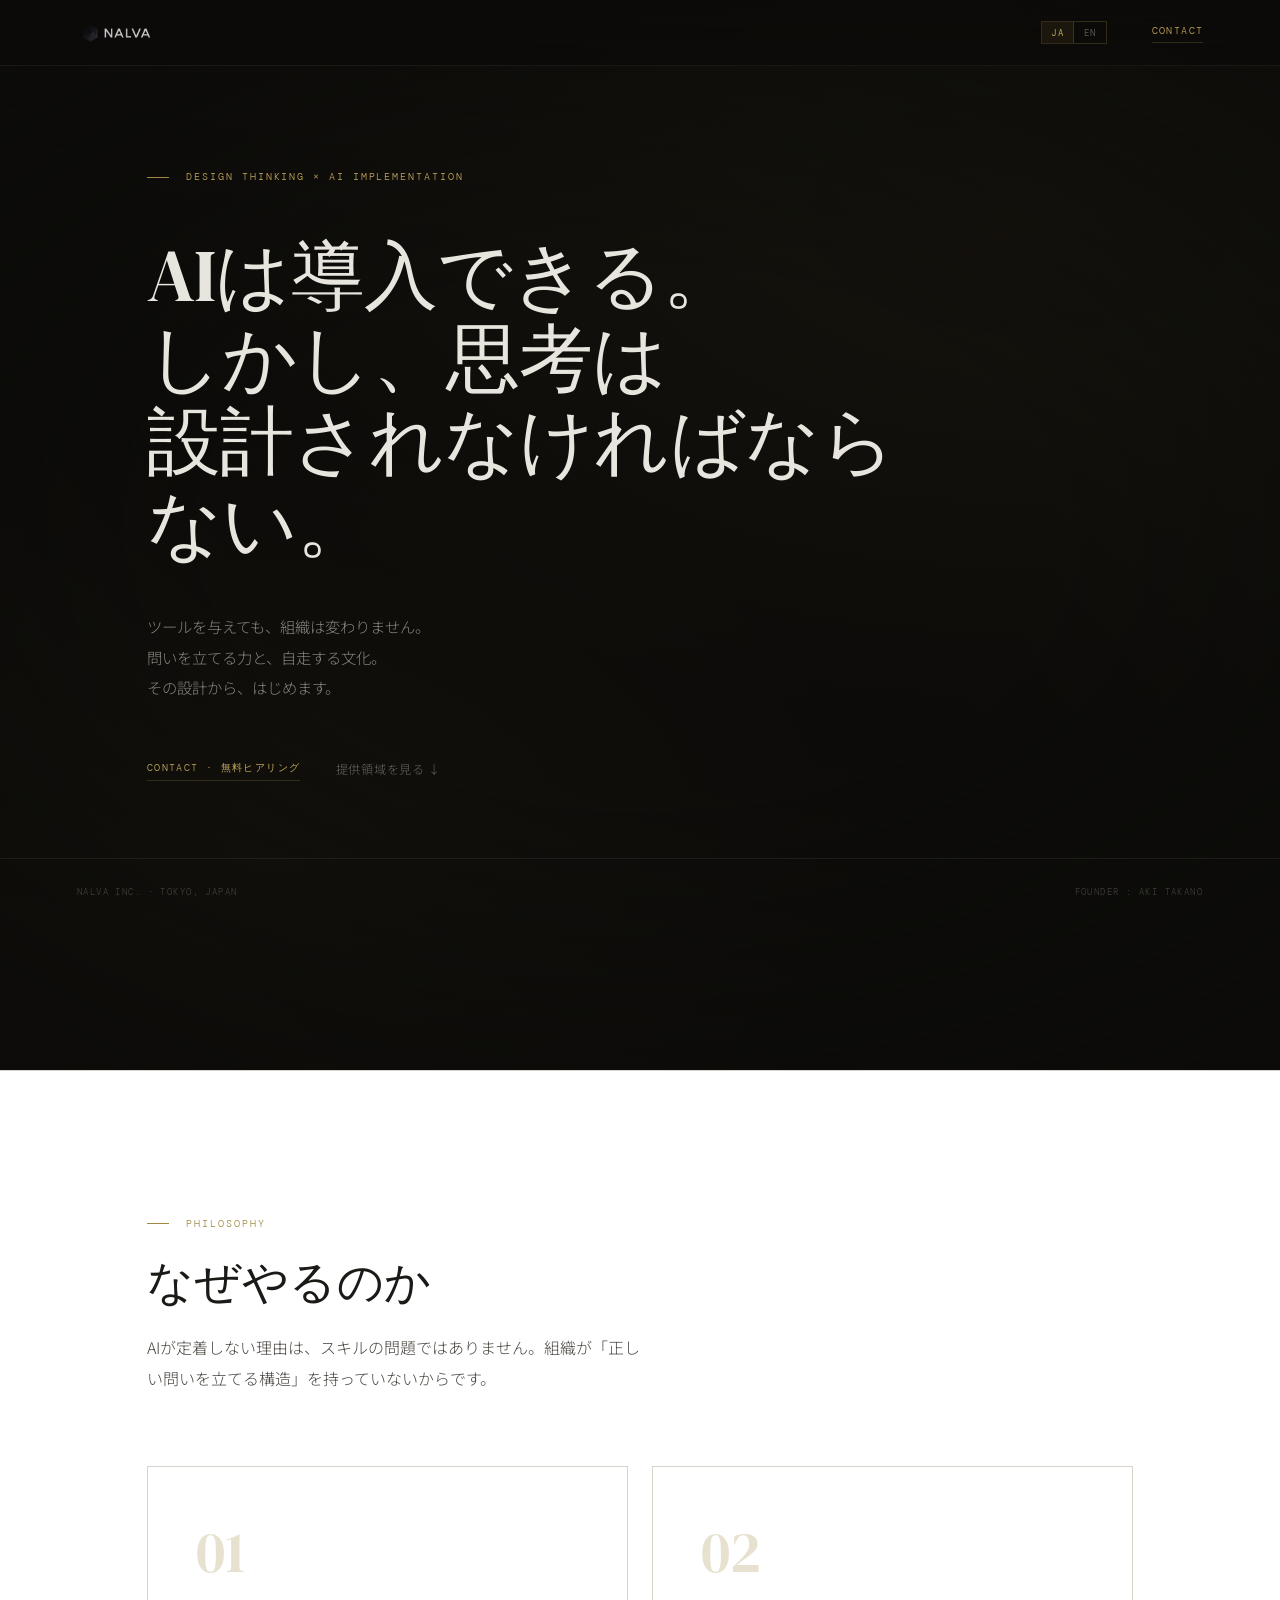
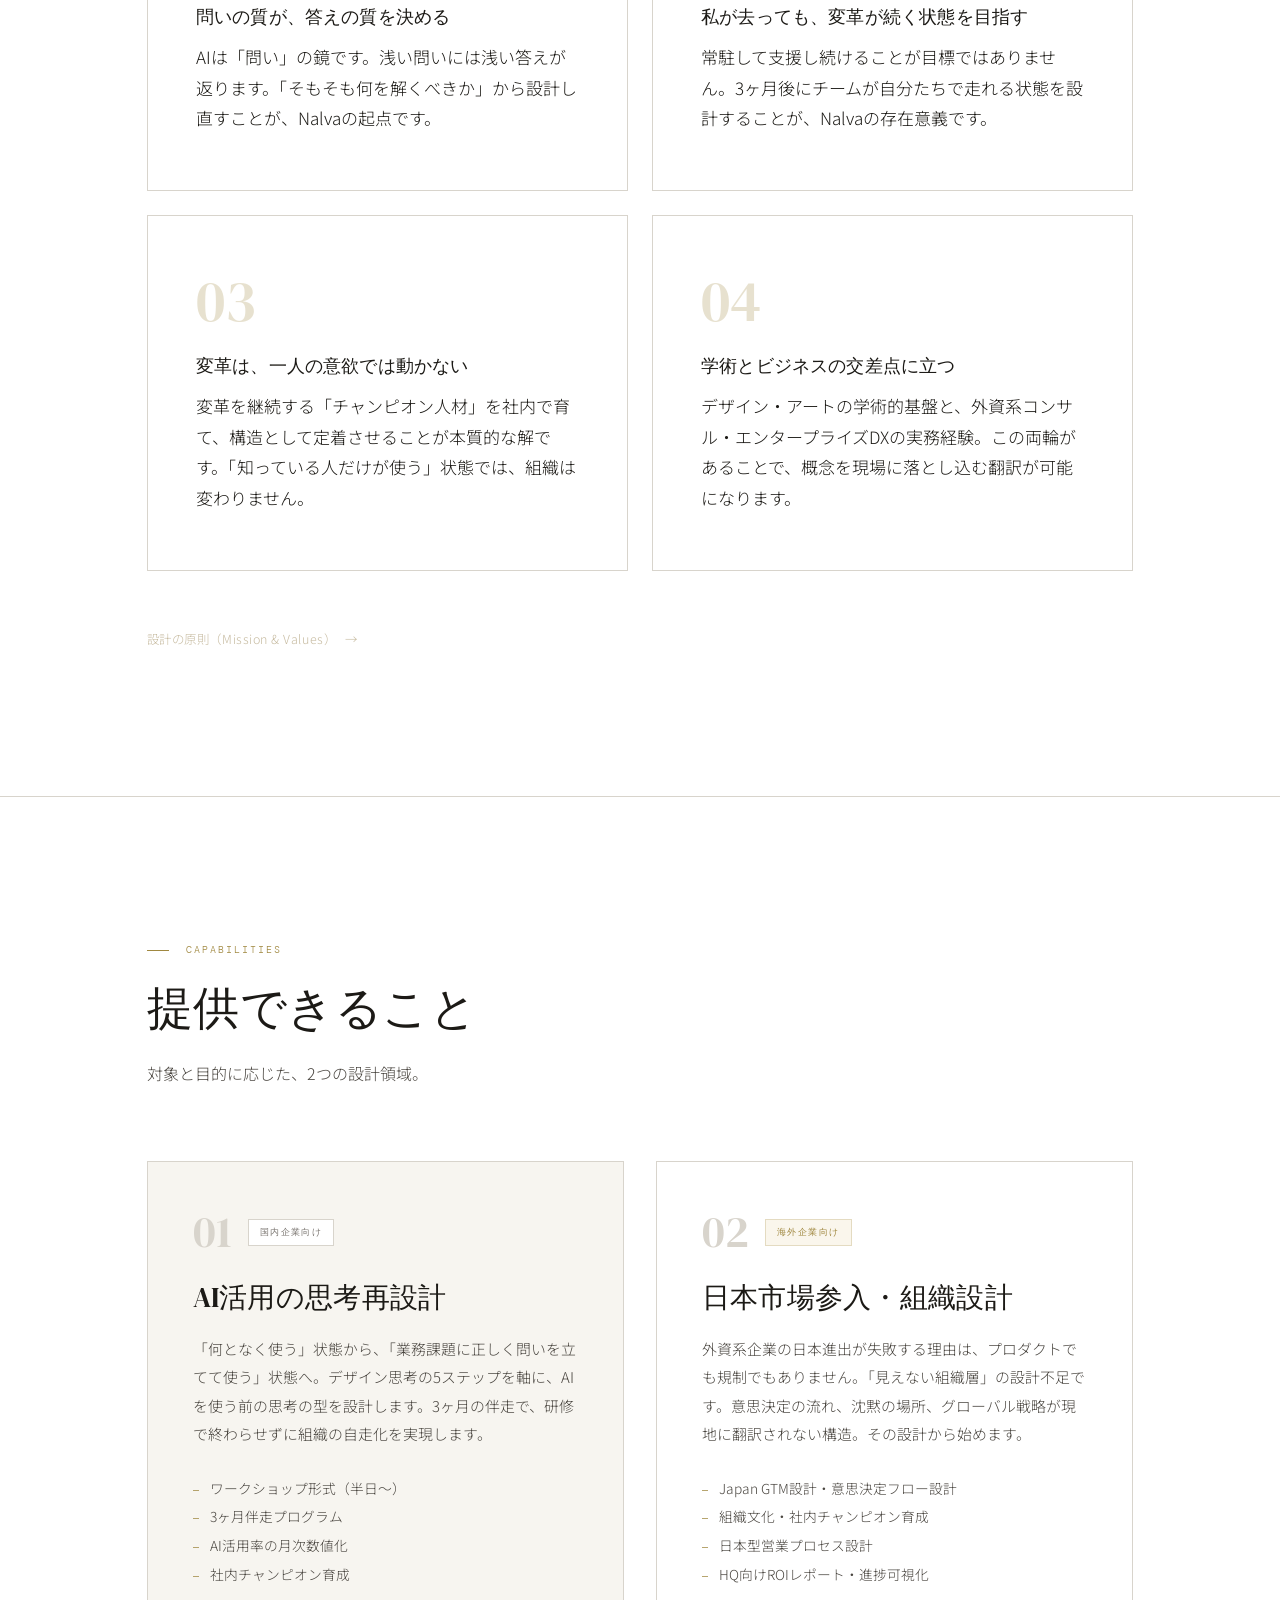
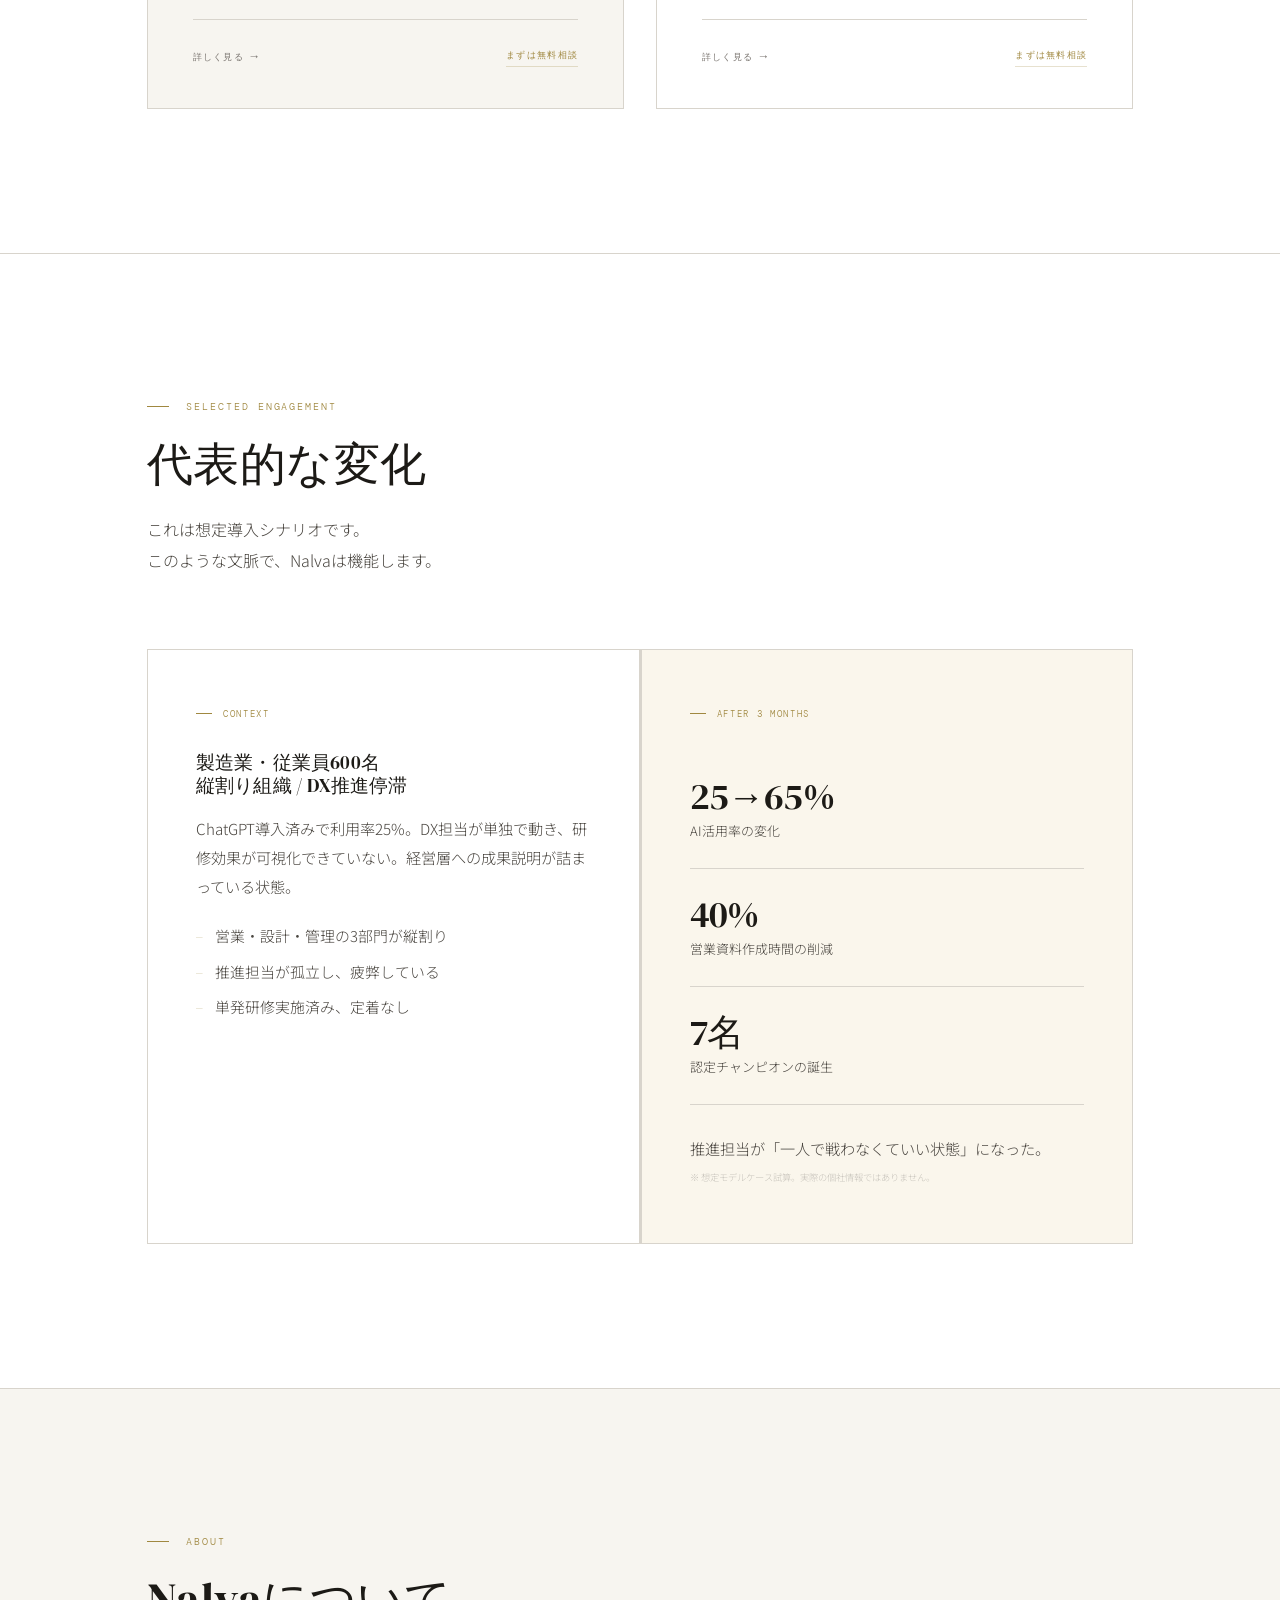
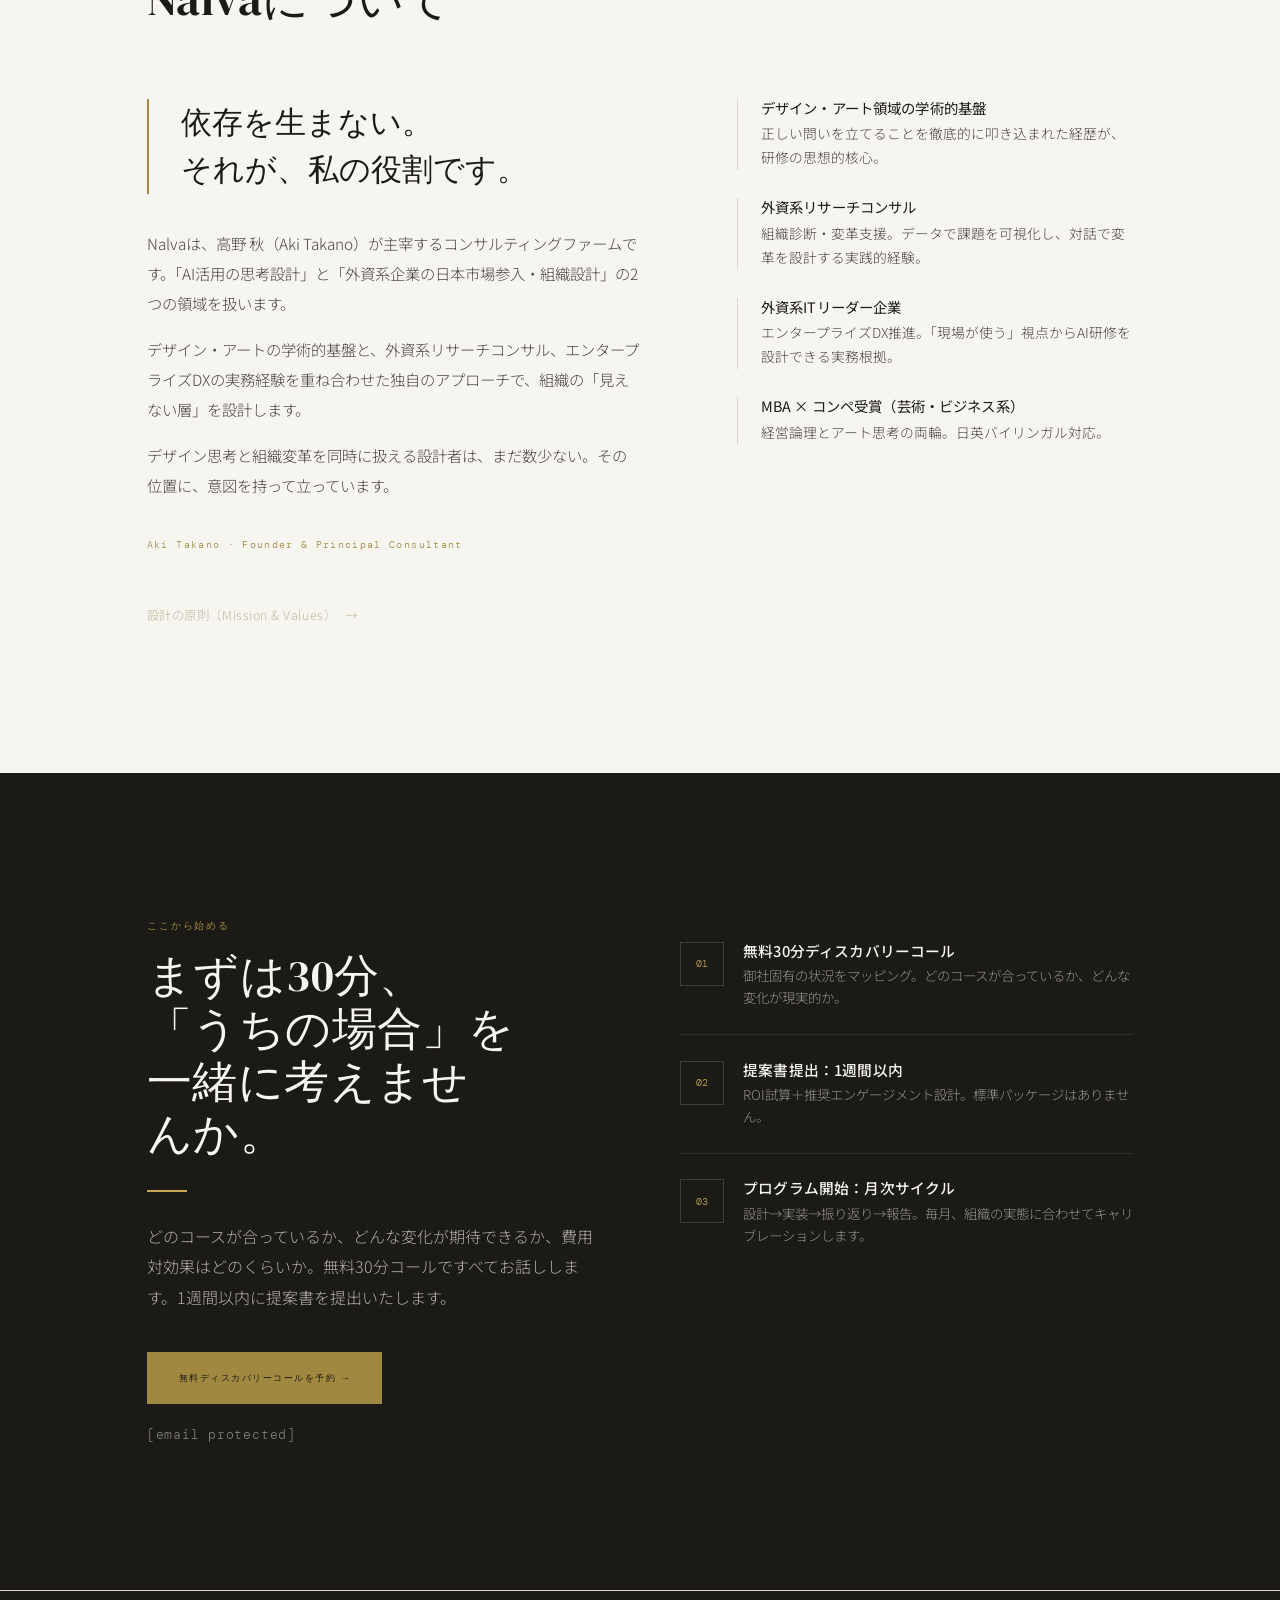
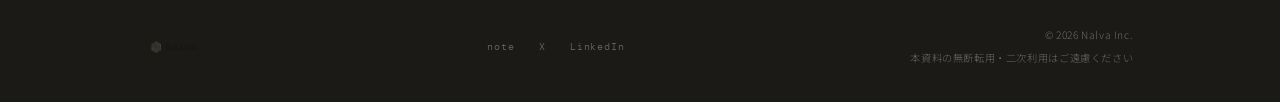
==== commit 4442feef: "Add files via upload" ====
--- a/index.html
+++ b/index.html
@@ -885,14 +885,7 @@
     }
     .svc-cta-small:hover { color: var(--ink); border-color: var(--rule); }
 
-    /* Force reveal visible (preview safe) */
-    .reveal { opacity: 1 !important; transform: none !important; }
-    .stagger > * { opacity: 1 !important; transform: none !important; }
-    /* Hero animations — keep for entrance effect */
-    .hero-eyebrow, .hero h1, .hero-statement, .hero-cta {
-      opacity: 1 !important;
-      animation: none !important;
-    }
+
   </style>
 </head>
 <body>
@@ -1290,7 +1283,7 @@
         <span data-en>Book Free Discovery Call →</span>
         <span data-ja>無料ディスカバリーコールを予約 →</span>
       </a>
-      <div class="contact-email"><a href="mailto:support@nalva.net">support@nalva.net</a></div>
+      <div class="contact-email"><a href="/cdn-cgi/l/email-protection#03707673736c7177436d626f75622d6d6677"><span class="__cf_email__" data-cfemail="ccbfb9bcbca3beb88ca2ada0baade2a2a9b8">[email&#160;protected]</span></a></div>
     </div>
 
     <div class="contact-right">
@@ -1328,7 +1321,7 @@
 <!-- ══════════════ FOOTER ══════════════ -->
 <footer></footer>
 
-<script src="js/shared.js"></script>
+<script data-cfasync="false" src="/cdn-cgi/scripts/5c5dd728/cloudflare-static/email-decode.min.js"></script><script src="js/shared.js"></script>
 <script>
   // Nav scroll — switch to light when past hero
   (function () {
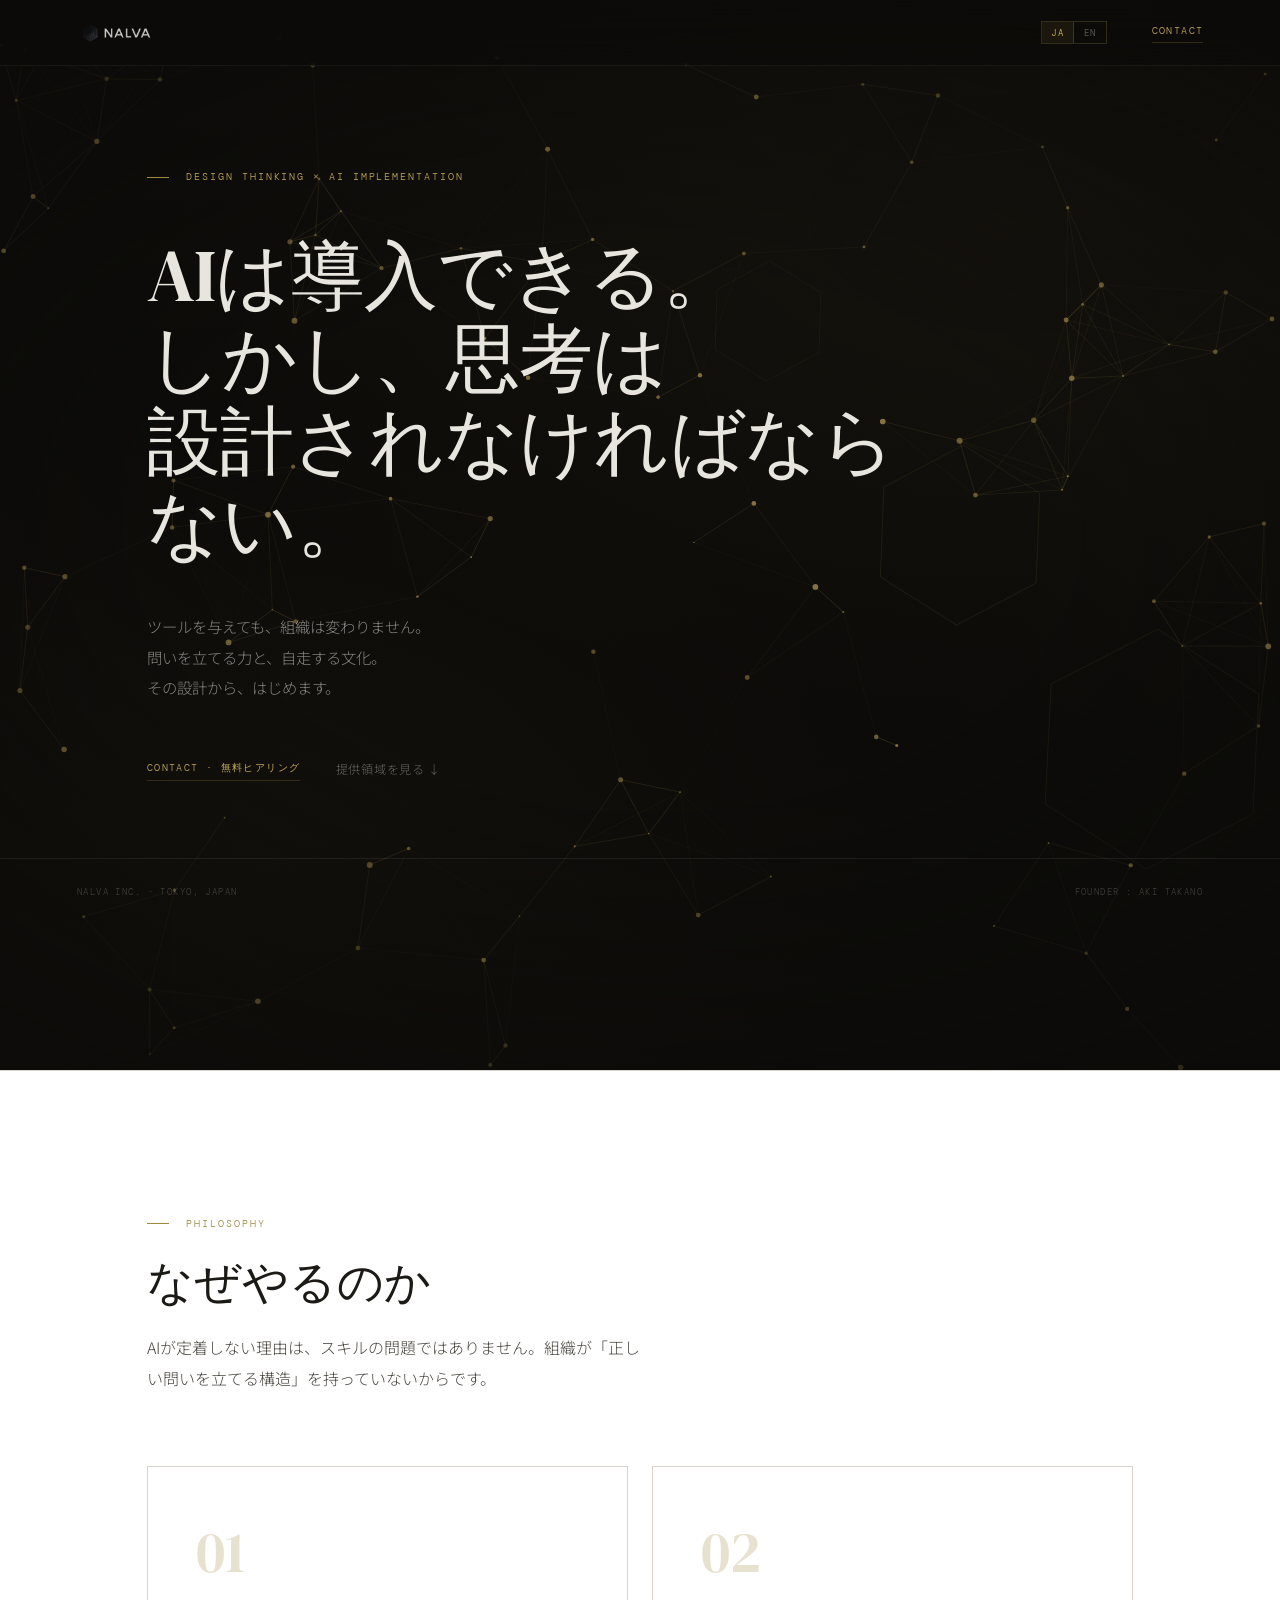
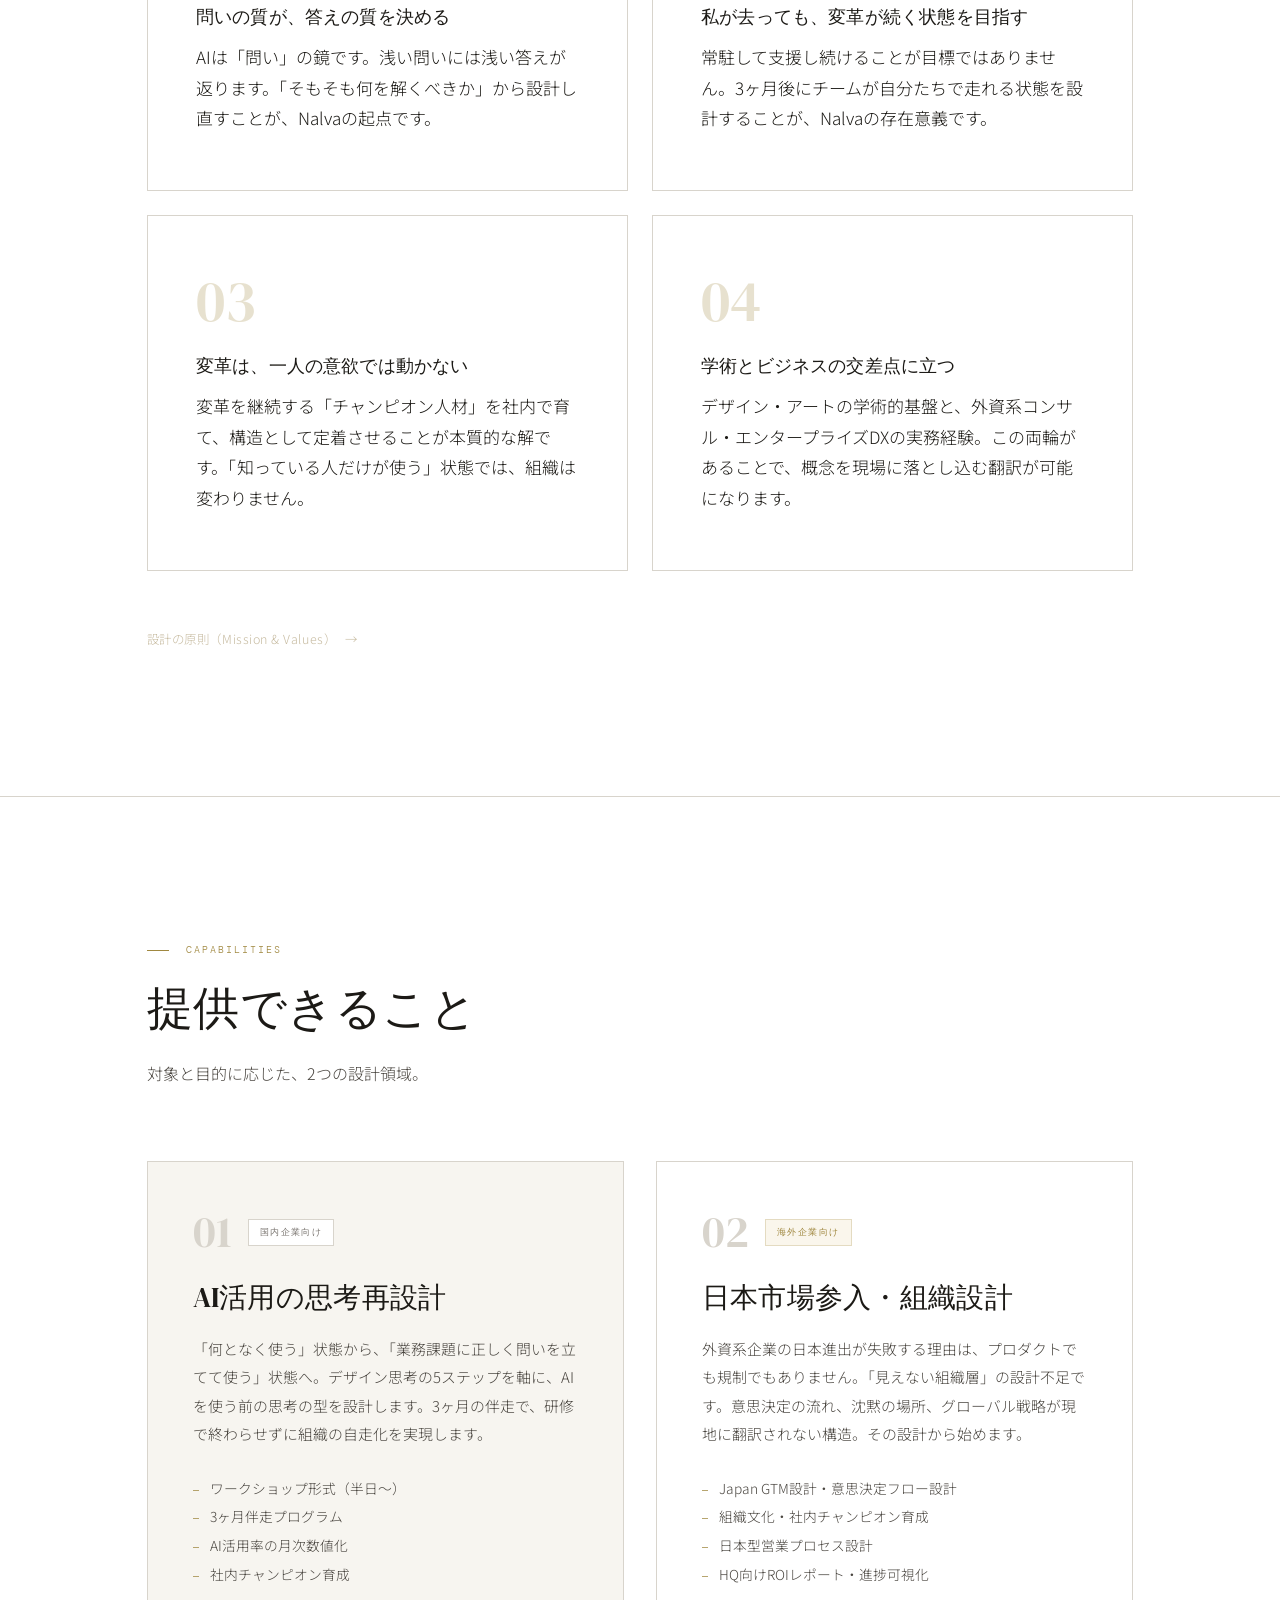
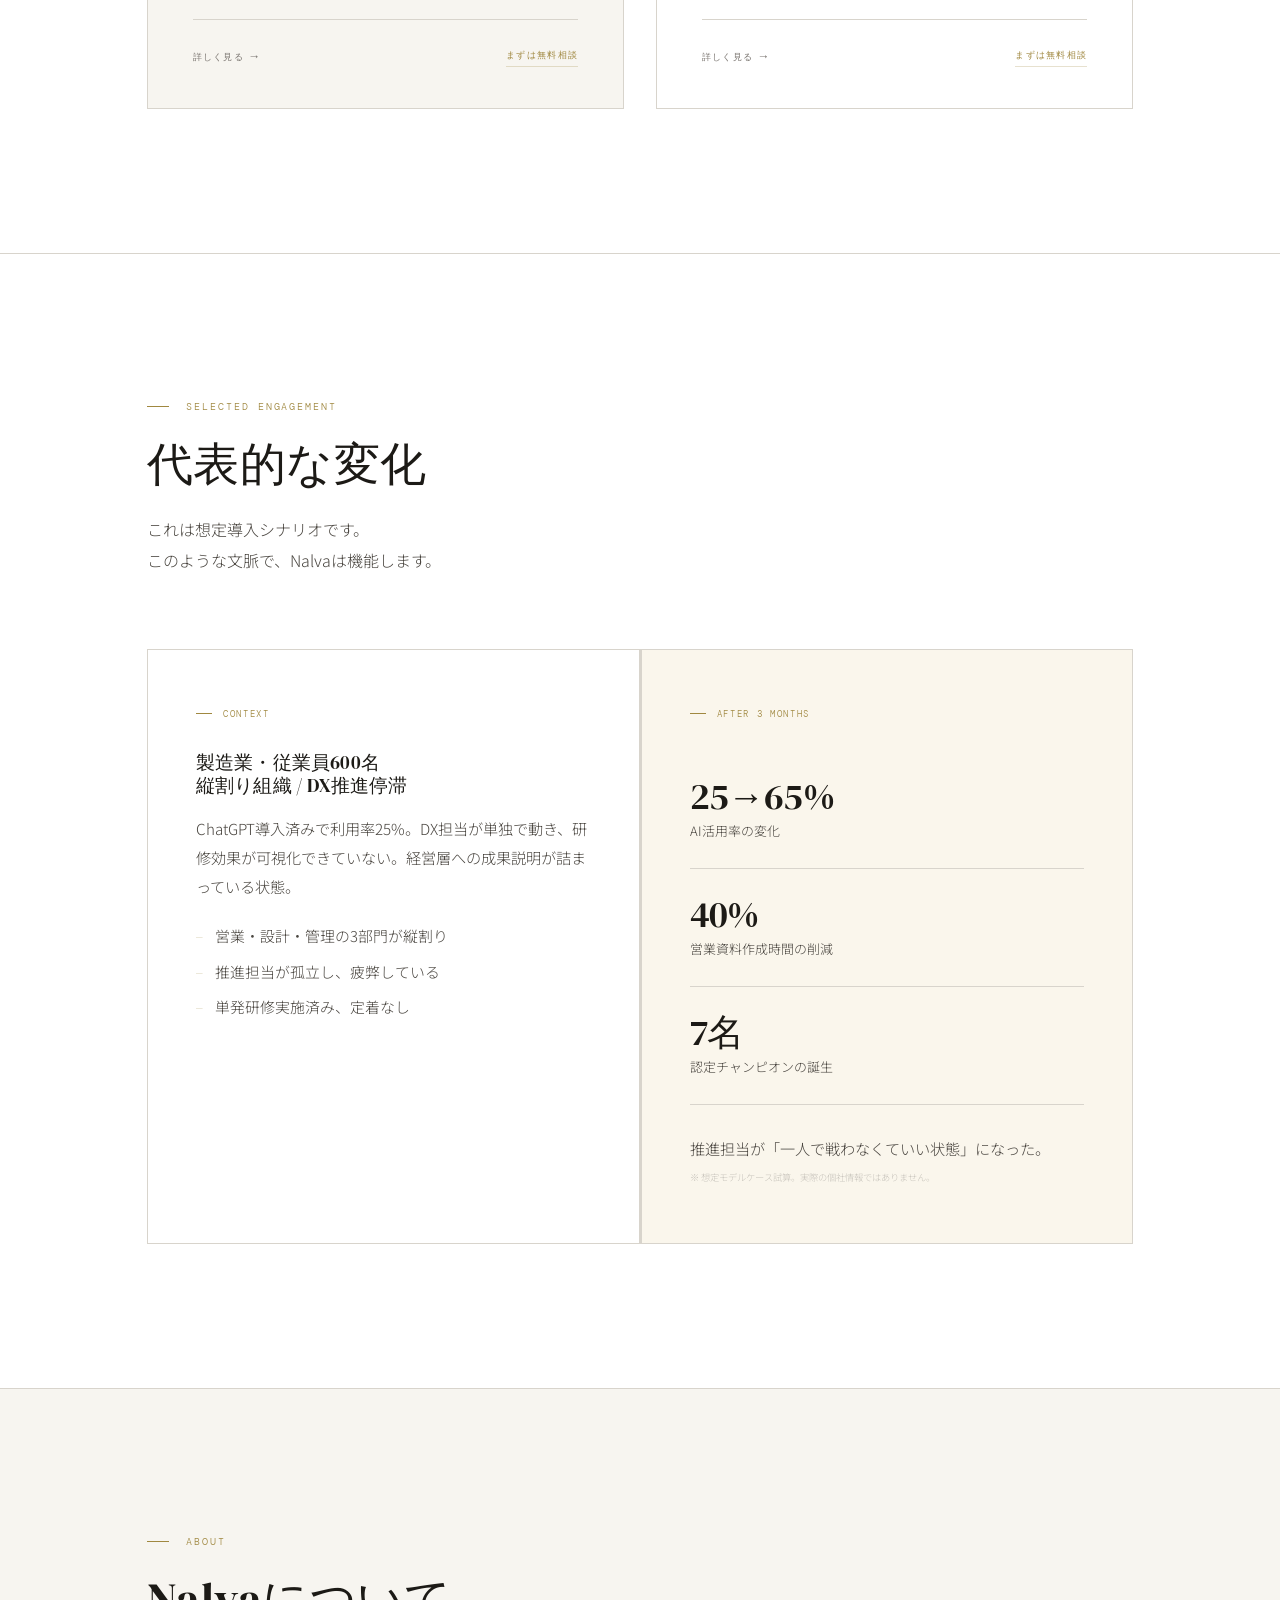
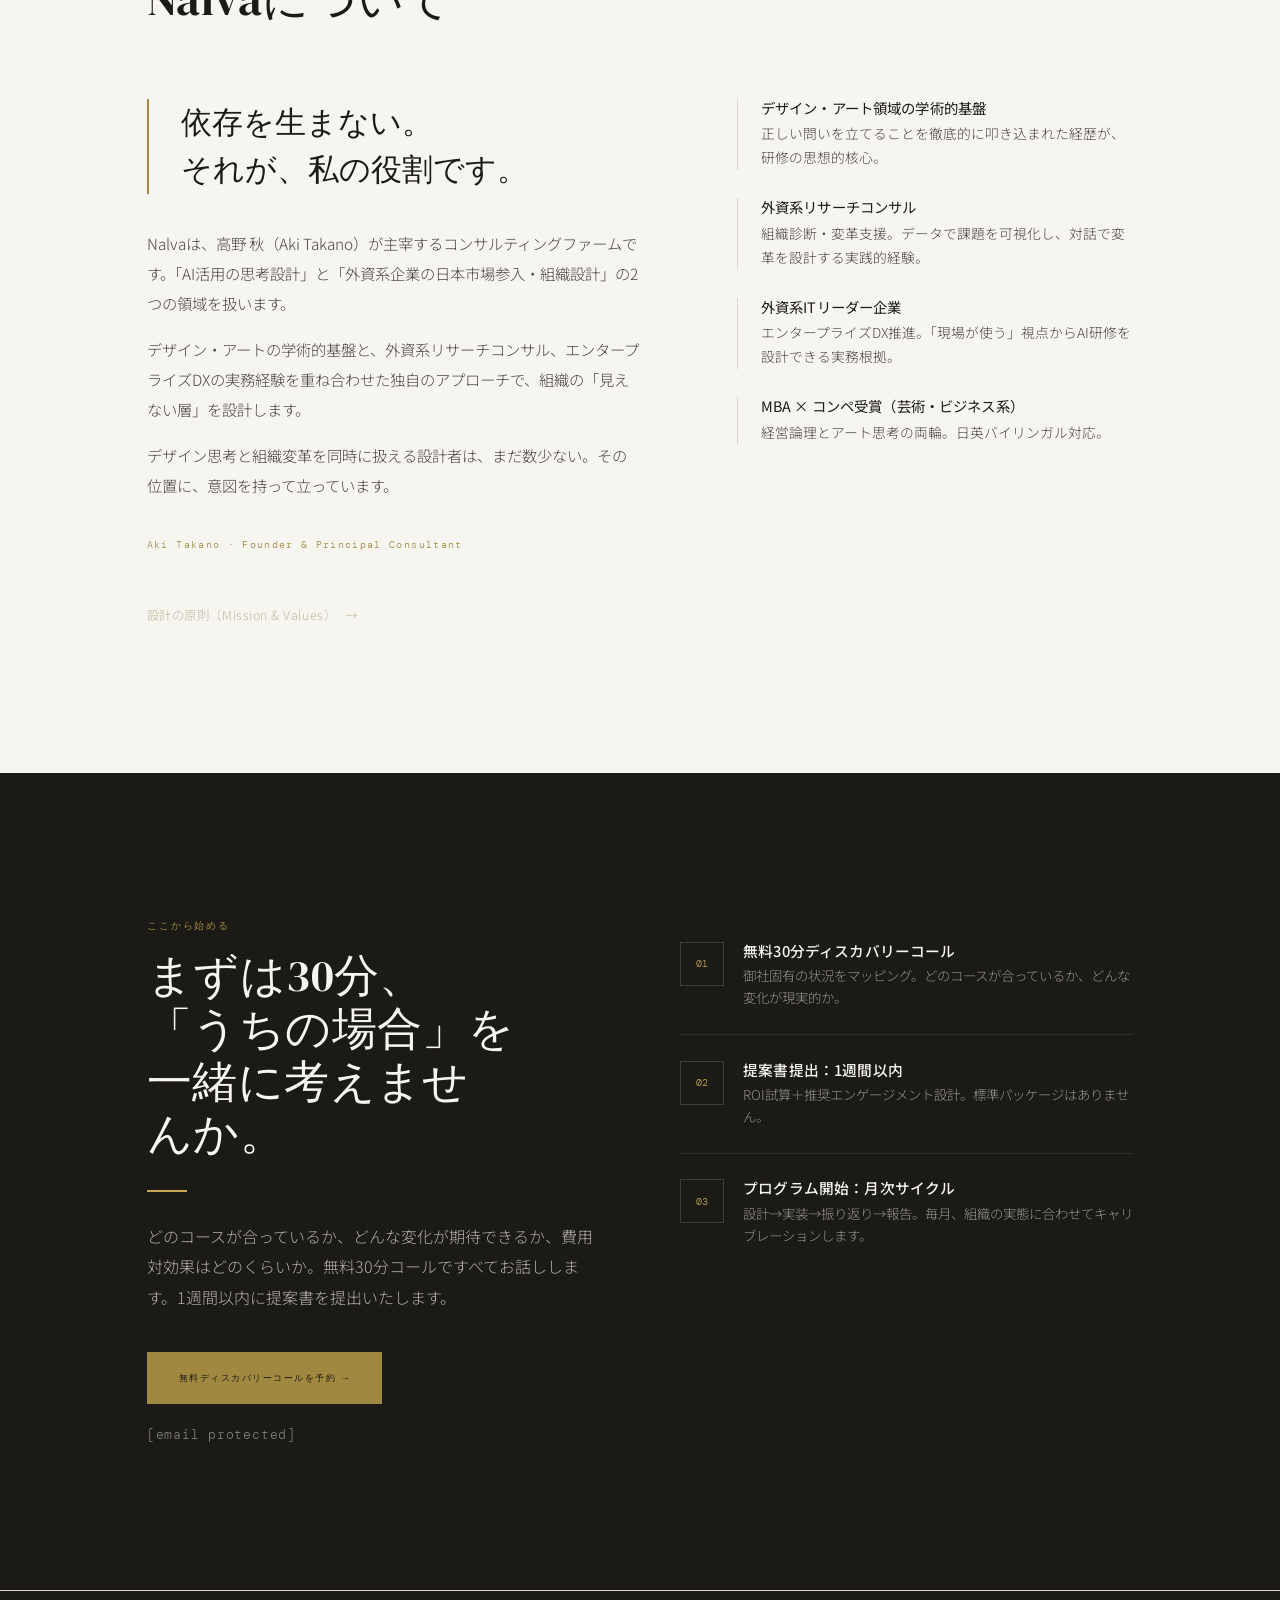
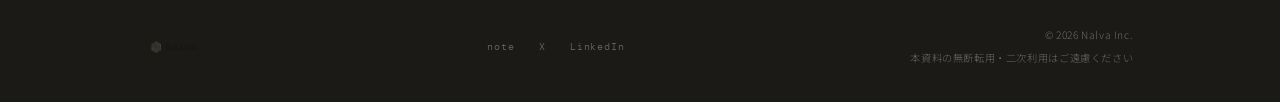
==== commit 59d7f9f1: "Add files via upload" ====
--- a/index.html
+++ b/index.html
@@ -1548,4 +1548,20 @@
       if (entries[0].isIntersecting) {
         if (!animId) draw();
       } else {
-        cancelAnimationFrame(anim+        cancelAnimationFrame(animId);
+        animId = null;
+      }
+    }, { threshold: 0 });
+
+    heroObserver.observe(heroEl);
+
+    window.addEventListener('resize', () => {
+      resize();
+      createParticles();
+    });
+
+    init();
+  })();
+</script>
+</body>
+</html>
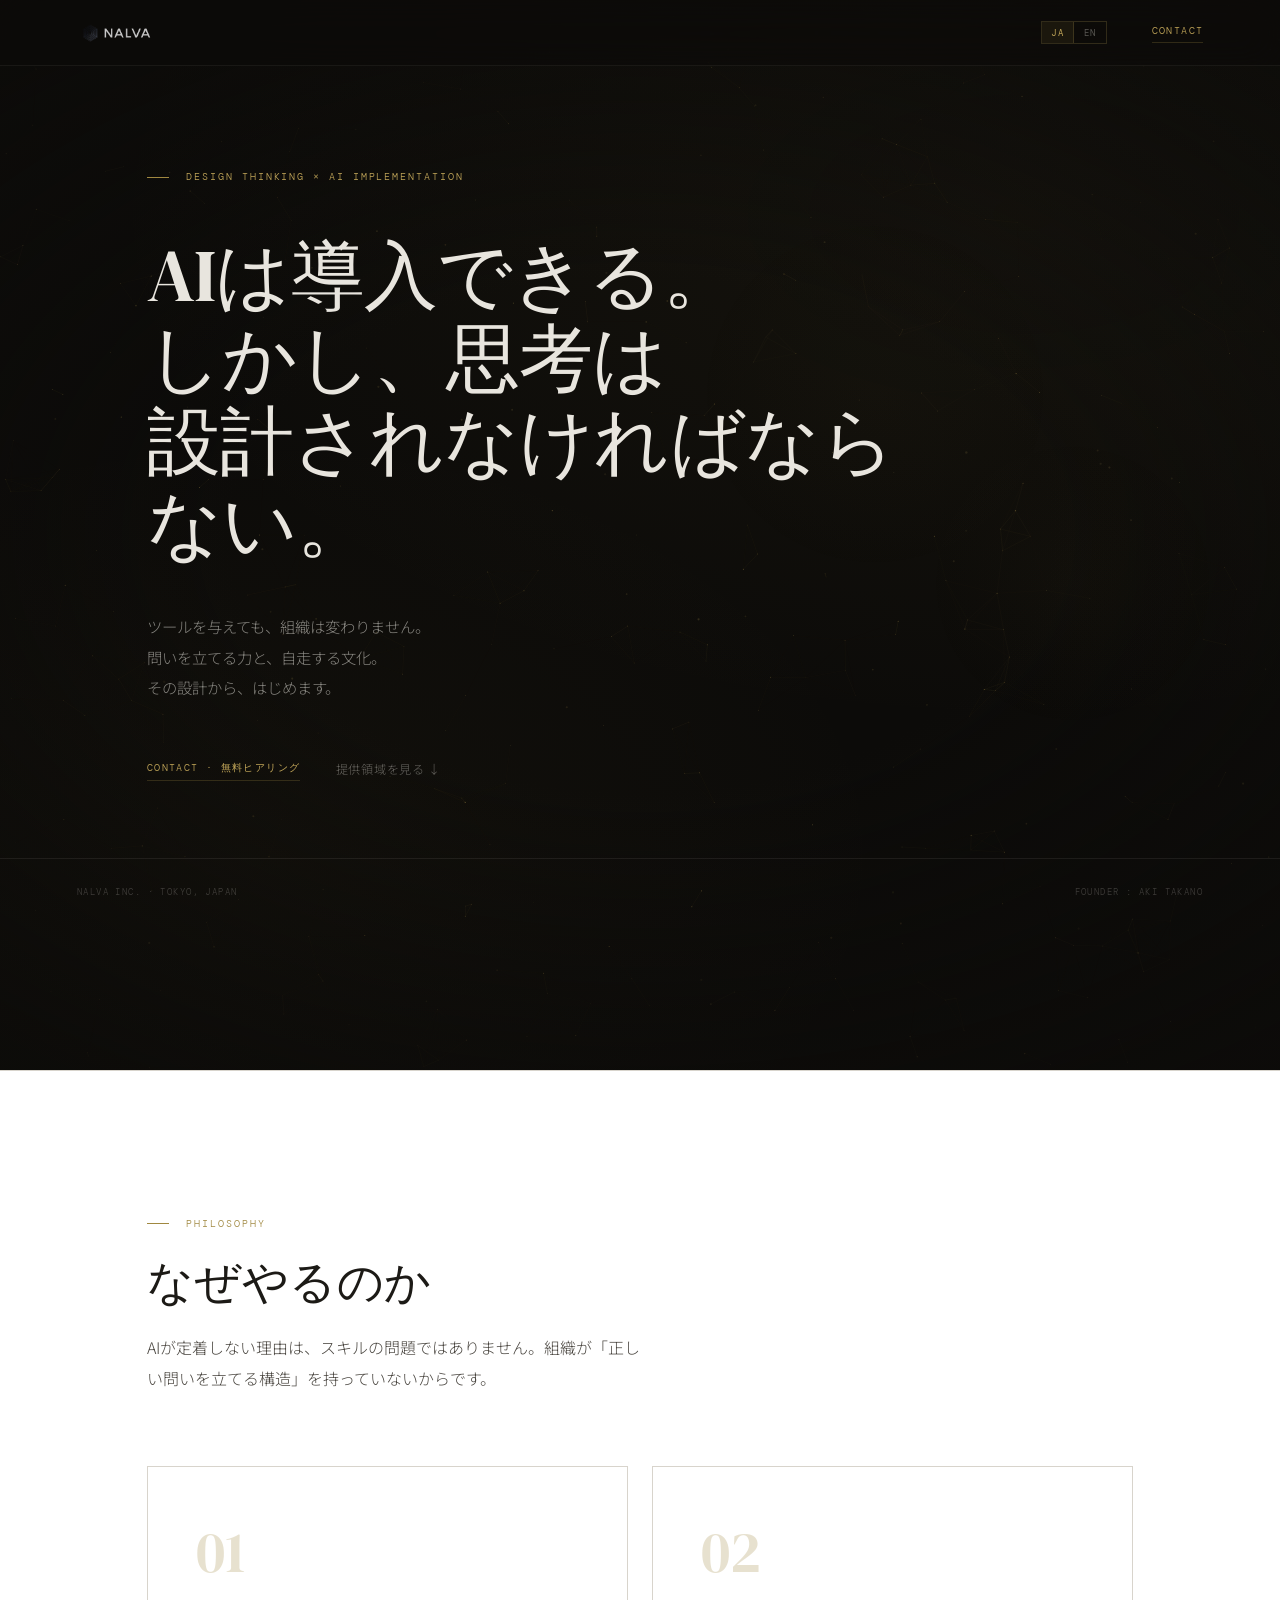
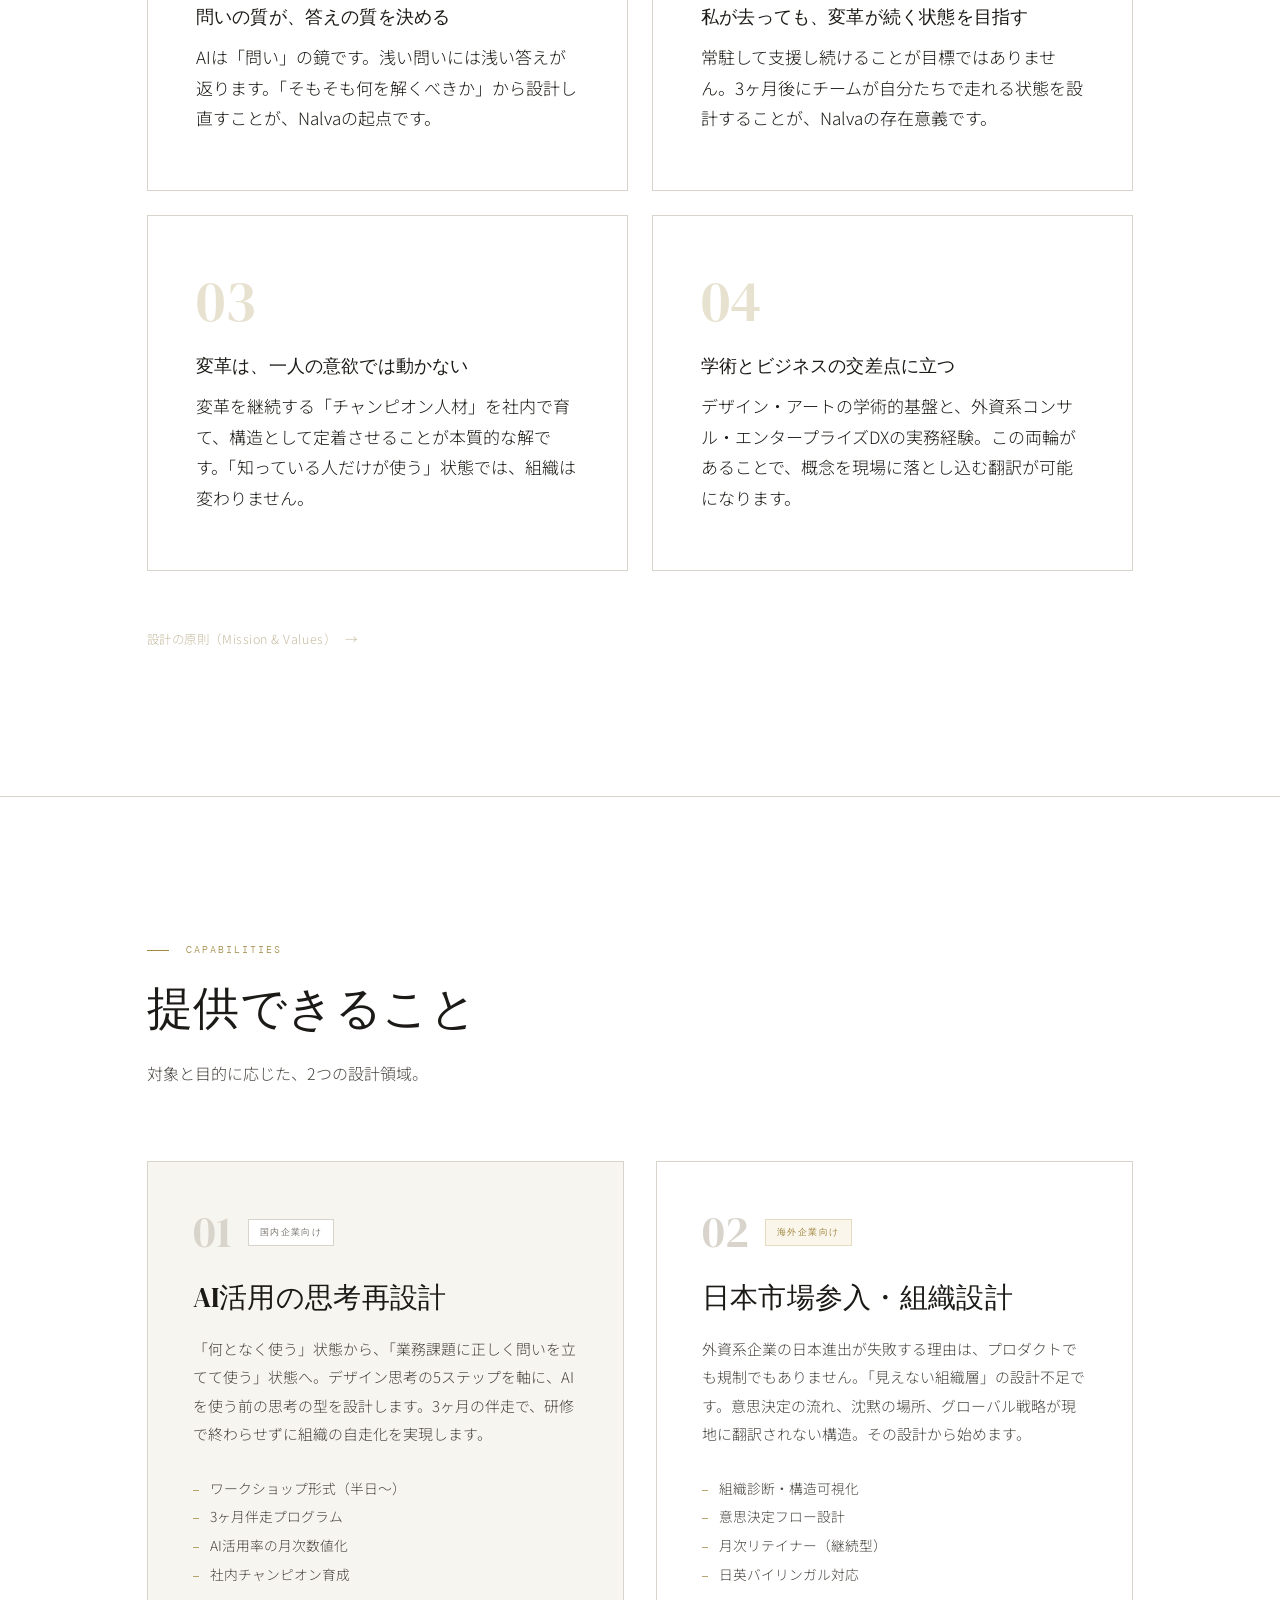
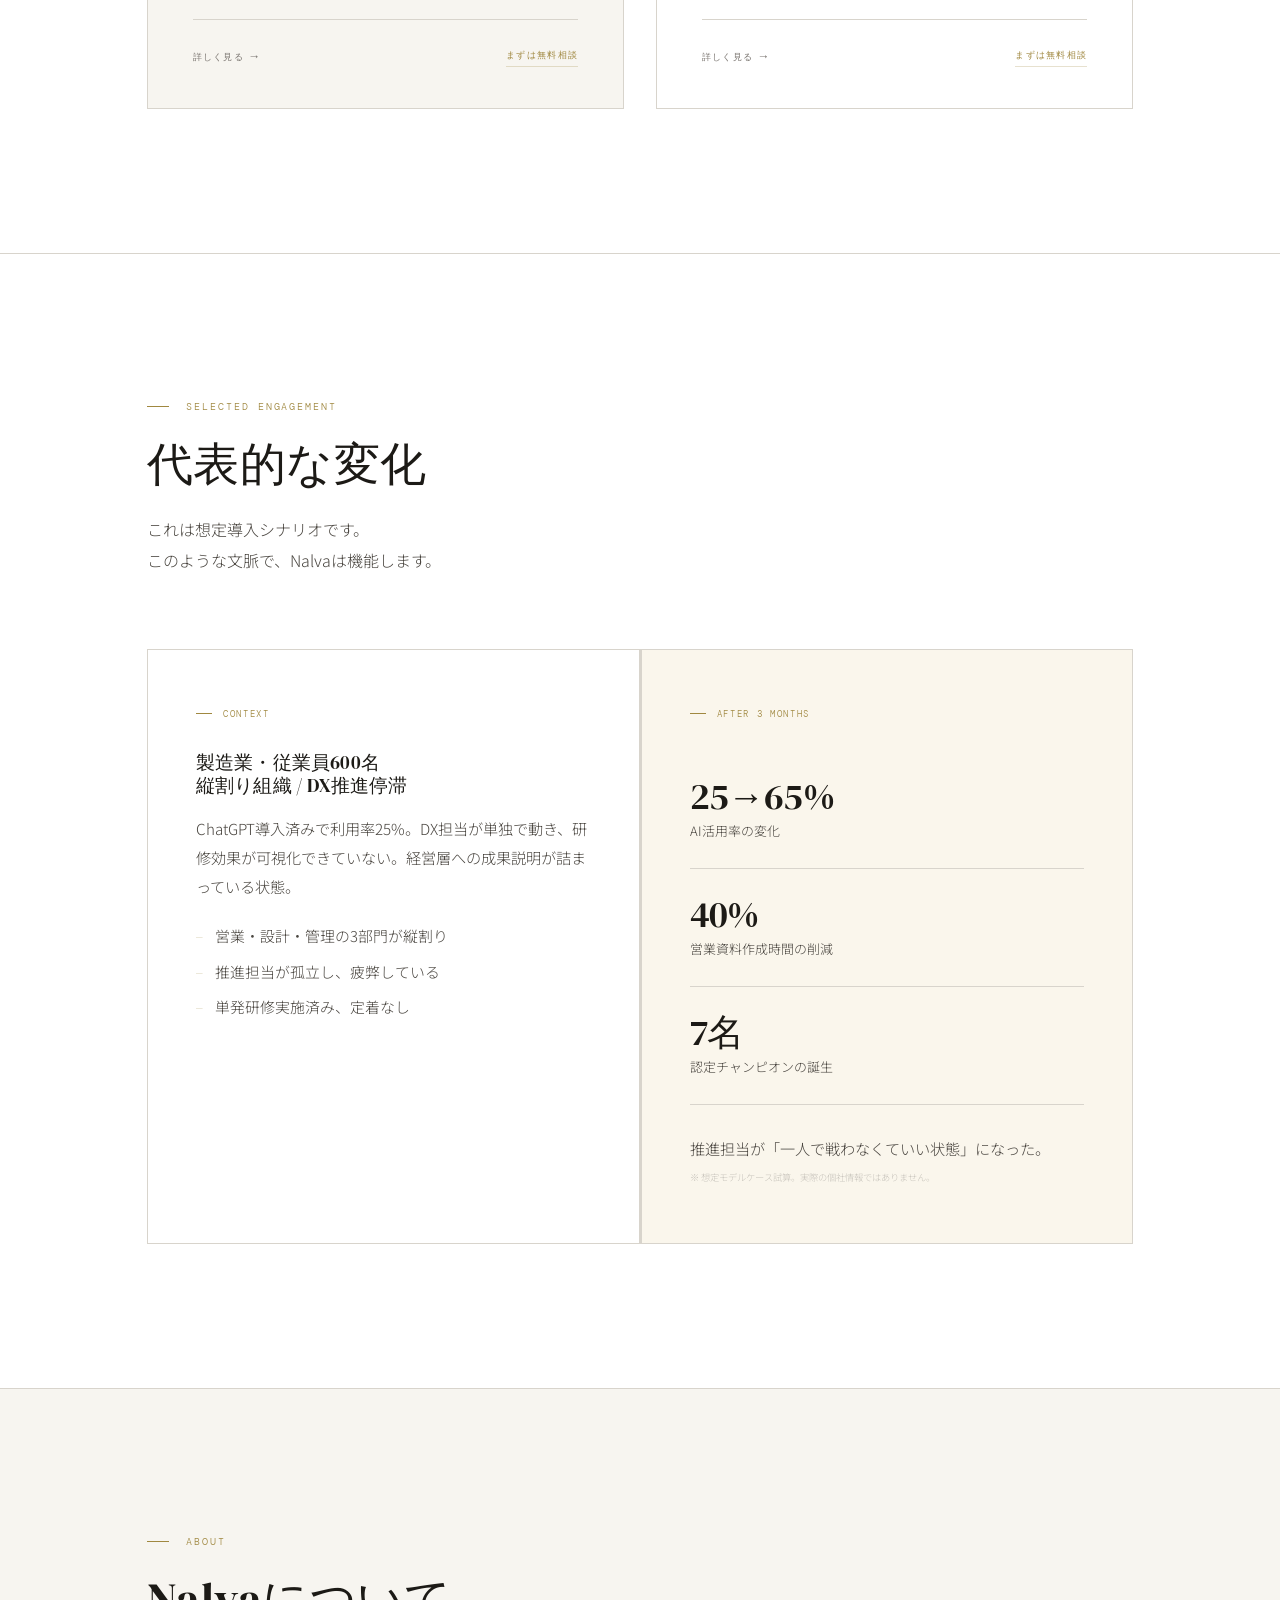
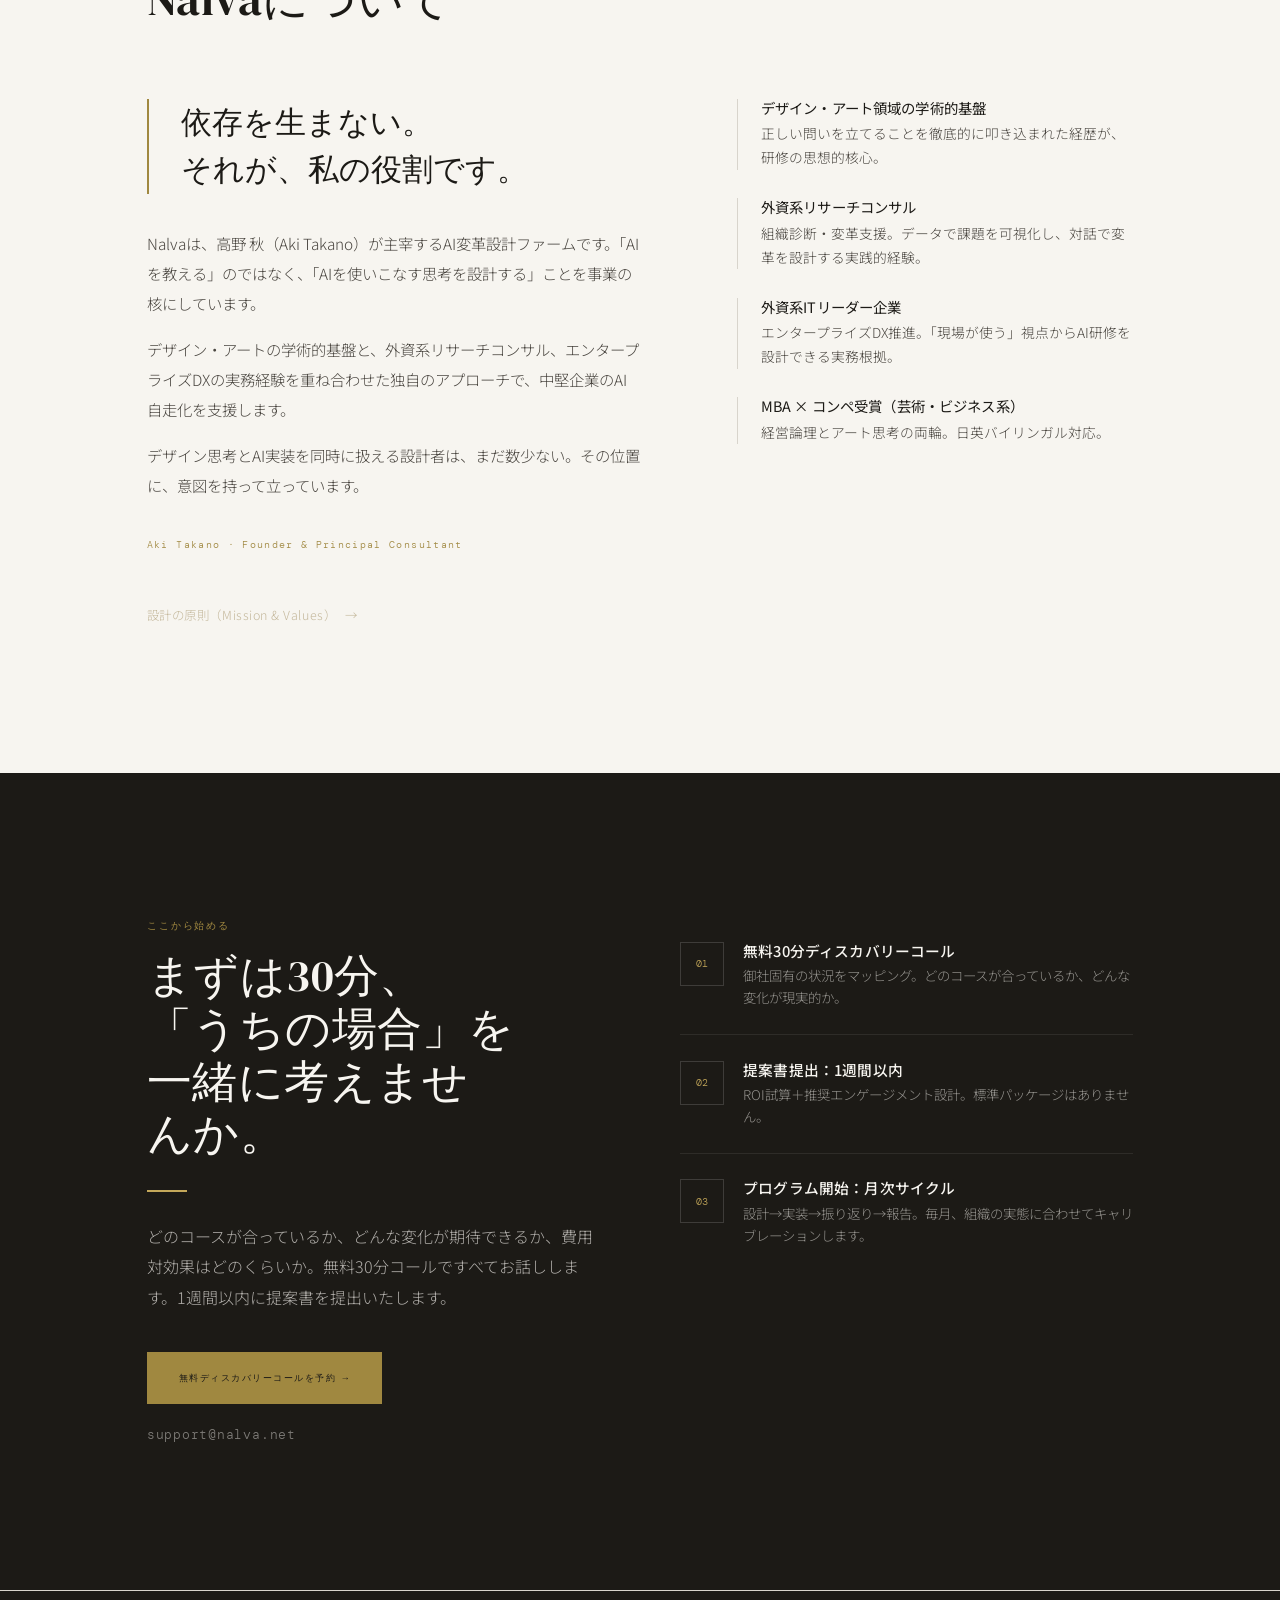
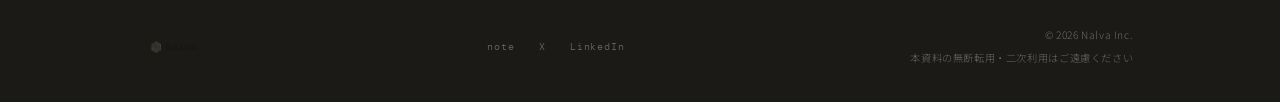
==== commit ee76373a: "Refine hero particle animation and fix email obfuscation - Replace hero particle network with attrac" ====
--- a/index.html
+++ b/index.html
@@ -885,7 +885,14 @@
     }
     .svc-cta-small:hover { color: var(--ink); border-color: var(--rule); }
 
-
+    /* Force reveal visible (preview safe) */
+    .reveal { opacity: 1 !important; transform: none !important; }
+    .stagger > * { opacity: 1 !important; transform: none !important; }
+    /* Hero animations — keep for entrance effect */
+    .hero-eyebrow, .hero h1, .hero-statement, .hero-cta {
+      opacity: 1 !important;
+      animation: none !important;
+    }
   </style>
 </head>
 <body>
@@ -1076,10 +1083,10 @@
           <span data-en>Foreign companies don't fail Japan entry on product or regulation. They fail on org design: the invisible layer. How decisions actually flow, where staff go silent, why global strategy fails to translate locally. That is where we&nbsp;begin.</span>
         </p>
         <ul class="svc-list">
-          <li><span data-ja>Japan GTM設計・意思決定フロー設計</span><span data-en>Japan GTM design &amp; decision flow architecture</span></li>
-          <li><span data-ja>組織文化・社内チャンピオン育成</span><span data-en>Org culture design &amp; internal champion development</span></li>
-          <li><span data-ja>日本型営業プロセス設計</span><span data-en>Japan sales process design</span></li>
-          <li><span data-ja>HQ向けROIレポート・進捗可視化</span><span data-en>HQ ROI reporting &amp; progress visibility</span></li>
+          <li><span data-ja>組織診断・構造可視化</span><span data-en>Org diagnosis &amp; structural mapping</span></li>
+          <li><span data-ja>意思決定フロー設計</span><span data-en>Decision flow design</span></li>
+          <li><span data-ja>月次リテイナー（継続型）</span><span data-en>Monthly retainer engagement</span></li>
+          <li><span data-ja>日英バイリンガル対応</span><span data-en>Bilingual JP / EN support</span></li>
         </ul>
         <div class="svc-footer">
           <a href="service2.html" class="svc-link">
@@ -1194,16 +1201,16 @@
         </div>
         <div class="about-body">
           <p>
-            <span data-ja>Nalvaは、高野 秋（Aki Takano）が主宰するコンサルティングファームです。「AI活用の思考設計」と「外資系企業の日本市場参入・組織設計」の2つの領域を扱います。</span>
-            <span data-en>Nalva is a consulting firm led by Aki Takano, working across two domains: AI adoption design for Japanese organizations, and Japan market entry &amp; org design for global&nbsp;companies.</span>
+            <span data-ja>Nalvaは、高野 秋（Aki Takano）が主宰するAI変革設計ファームです。「AIを教える」のではなく、「AIを使いこなす思考を設計する」ことを事業の核にしています。</span>
+            <span data-en>Nalva is an AI transformation design firm led by Aki Takano. Its core business is not "teaching AI," but "designing the thinking required to use AI&nbsp;effectively."</span>
           </p>
           <p>
-            <span data-ja>デザイン・アートの学術的基盤と、外資系リサーチコンサル、エンタープライズDXの実務経験を重ね合わせた独自のアプローチで、組織の「見えない層」を設計します。</span>
-            <span data-en>Through a unique approach combining academic foundations in design and art with practical experience in international research consulting and enterprise DX, we design the invisible layer that determines whether organizations actually&nbsp;change.</span>
+            <span data-ja>デザイン・アートの学術的基盤と、外資系リサーチコンサル、エンタープライズDXの実務経験を重ね合わせた独自のアプローチで、中堅企業のAI自走化を支援します。</span>
+            <span data-en>Through a unique approach combining academic foundations in design and art with practical experience in international research consulting and enterprise DX, we support mid-size companies in achieving AI&nbsp;self-sufficiency.</span>
           </p>
           <p>
-            <span data-ja>デザイン思考と組織変革を同時に扱える設計者は、まだ数少ない。その位置に、意図を持って立っています。</span>
-            <span data-en>Practitioners who can hold Design Thinking and organizational change simultaneously are still rare. Nalva occupies that position&nbsp;deliberately.</span>
+            <span data-ja>デザイン思考とAI実装を同時に扱える設計者は、まだ数少ない。その位置に、意図を持って立っています。</span>
+            <span data-en>Practitioners who can handle Design Thinking and AI implementation simultaneously are still rare. Nalva occupies that position&nbsp;deliberately.</span>
           </p>
         </div>
         <p class="about-name">Aki Takano · Founder &amp; Principal Consultant</p>
@@ -1283,7 +1290,7 @@
         <span data-en>Book Free Discovery Call →</span>
         <span data-ja>無料ディスカバリーコールを予約 →</span>
       </a>
-      <div class="contact-email"><a href="/cdn-cgi/l/email-protection#03707673736c7177436d626f75622d6d6677"><span class="__cf_email__" data-cfemail="ccbfb9bcbca3beb88ca2ada0baade2a2a9b8">[email&#160;protected]</span></a></div>
+      <div class="contact-email" id="contactEmail"></div>
     </div>
 
     <div class="contact-right">
@@ -1321,7 +1328,7 @@
 <!-- ══════════════ FOOTER ══════════════ -->
 <footer></footer>
 
-<script data-cfasync="false" src="/cdn-cgi/scripts/5c5dd728/cloudflare-static/email-decode.min.js"></script><script src="js/shared.js"></script>
+<script src="js/shared.js"></script>
 <script>
   // Nav scroll — switch to light when past hero
   (function () {
@@ -1333,7 +1340,7 @@
     }, { passive: true });
   })();
 
-  // ── Hero Canvas Animation ──
+  // ── Hero Canvas Animation — Refined Gathering Effect ──
   (function() {
     const canvas = document.getElementById('heroCanvas');
     if (!canvas) return;
@@ -1342,10 +1349,13 @@
     let w, h, particles, time = 0;
     let animId;
 
+    // Attractors — focal points particles gravitate toward
+    let attractors = [];
+
     // Mouse tracking
-    let mouse = { x: -9999, y: -9999, active: false };
-    const mouseRadius = 200;    // influence radius
-    const mouseStrength = 0.012; // attraction strength (gentle)
+    let mouse = { x: -9999, y: -9999, active: false, smoothX: -9999, smoothY: -9999 };
+    const mouseRadius = 260;
+    const mouseStrength = 0.008;
 
     heroEl.addEventListener('mousemove', function(e) {
       const rect = heroEl.getBoundingClientRect();
@@ -1353,185 +1363,255 @@
       mouse.y = e.clientY - rect.top;
       mouse.active = true;
     });
-
-    heroEl.addEventListener('mouseleave', function() {
-      mouse.active = false;
-    });
-
-    // Touch support for mobile
+    heroEl.addEventListener('mouseleave', function() { mouse.active = false; });
     heroEl.addEventListener('touchmove', function(e) {
       const rect = heroEl.getBoundingClientRect();
       mouse.x = e.touches[0].clientX - rect.left;
       mouse.y = e.touches[0].clientY - rect.top;
       mouse.active = true;
     }, { passive: true });
-
-    heroEl.addEventListener('touchend', function() {
-      mouse.active = false;
-    });
+    heroEl.addEventListener('touchend', function() { mouse.active = false; });
 
     function resize() {
       const dpr = Math.min(window.devicePixelRatio || 1, 2);
       const rect = canvas.parentElement.getBoundingClientRect();
-      w = rect.width;
-      h = rect.height;
-      canvas.width = w * dpr;
-      canvas.height = h * dpr;
-      canvas.style.width = w + 'px';
-      canvas.style.height = h + 'px';
+      w = rect.width; h = rect.height;
+      canvas.width = w * dpr; canvas.height = h * dpr;
+      canvas.style.width = w + 'px'; canvas.style.height = h + 'px';
       ctx.setTransform(dpr, 0, 0, dpr, 0, 0);
-    }
+
+      // Place attractors in the right portion of the viewport
+      attractors = [
+        { x: w * 0.68, y: h * 0.35, strength: 0.001, radius: 320 },
+        { x: w * 0.82, y: h * 0.55, strength: 0.0007, radius: 260 },
+        { x: w * 0.55, y: h * 0.65, strength: 0.0005, radius: 240 },
+      ];
+    }
+
+    // Easing helper
+    function ease(t) { return t * t * (3 - 2 * t); }
 
     function createParticles() {
-      const count = Math.min(Math.floor((w * h) / 12000), 120);
+      const count = Math.min(Math.floor((w * h) / 3500), 400);
       particles = [];
       for (let i = 0; i < count; i++) {
+        // 3 layers: dim background, mid, bright foreground — all tiny
+        const layer = i < count * 0.12 ? 0 : i < count * 0.4 ? 1 : 2;
+        const baseR = layer === 0 ? (Math.random() * 0.4 + 0.8) : layer === 1 ? (Math.random() * 0.3 + 0.35) : (Math.random() * 0.2 + 0.15);
+        const baseAlpha = layer === 0 ? 0.12 : layer === 1 ? 0.3 : 0.6;
+        const baseSpeed = layer === 0 ? 0.5 : layer === 1 ? 0.85 : 1.2;
+
         particles.push({
           x: Math.random() * w,
           y: Math.random() * h,
-          vx: (Math.random() - 0.5) * 0.3,
-          vy: (Math.random() - 0.5) * 0.3,
-          r: Math.random() * 2.2 + 0.8,
+          homeX: Math.random() * w,
+          homeY: Math.random() * h,
+          vx: 0, vy: 0,
+          r: baseR,
+          baseAlpha: baseAlpha,
+          alpha: baseAlpha,
           phase: Math.random() * Math.PI * 2,
-          speed: Math.random() * 0.3 + 0.1
+          phaseSpeed: (Math.random() * 0.4 + 0.2) * (Math.random() < 0.5 ? 1 : -1),
+          speed: baseSpeed,
+          layer: layer,
+          // For trail effect
+          prevX: Math.random() * w,
+          prevY: Math.random() * h,
         });
       }
     }
 
     function draw() {
-      time += 0.004;
+      time += 0.008;
       ctx.clearRect(0, 0, w, h);
+
+      // Smooth mouse position
+      if (mouse.active) {
+        mouse.smoothX += (mouse.x - mouse.smoothX) * 0.08;
+        mouse.smoothY += (mouse.y - mouse.smoothY) * 0.08;
+      } else {
+        mouse.smoothX += (-9999 - mouse.smoothX) * 0.02;
+        mouse.smoothY += (-9999 - mouse.smoothY) * 0.02;
+      }
+
+      // Animate attractor positions slowly
+      for (let a = 0; a < attractors.length; a++) {
+        const att = attractors[a];
+        att._ox = att._ox || att.x;
+        att._oy = att._oy || att.y;
+        att.x = att._ox + Math.sin(time * 0.5 + a * 2.1) * 30;
+        att.y = att._oy + Math.cos(time * 0.4 + a * 1.7) * 20;
+      }
 
       // Update particles
       for (let i = 0; i < particles.length; i++) {
         const p = particles[i];
-        p.x += p.vx + Math.sin(time + p.phase) * 0.15;
-        p.y += p.vy + Math.cos(time * 0.7 + p.phase) * 0.1;
-
-        // Mouse attraction
-        if (mouse.active) {
-          const dx = mouse.x - p.x;
-          const dy = mouse.y - p.y;
+        p.prevX = p.x; p.prevY = p.y;
+
+        // Organic drift
+        const driftX = Math.sin(time * 1.2 + p.phase) * 0.20 * p.speed;
+        const driftY = Math.cos(time * 1.0 + p.phase * 1.3) * 0.15 * p.speed;
+
+        // Attractor pull — gentle gathering
+        let ax = 0, ay = 0;
+        for (let a = 0; a < attractors.length; a++) {
+          const att = attractors[a];
+          const dx = att.x - p.x;
+          const dy = att.y - p.y;
+          const dist = Math.sqrt(dx * dx + dy * dy);
+          if (dist < att.radius && dist > 1) {
+            const t = ease(1 - dist / att.radius);
+            // Breathing: strength oscillates
+            const breath = 1 + Math.sin(time * 1.2 + a) * 0.5;
+            ax += dx / dist * t * att.strength * breath * 60;
+            ay += dy / dist * t * att.strength * breath * 60;
+          }
+        }
+
+        // Mouse attraction — smooth and gentle
+        if (mouse.smoothX > -5000) {
+          const dx = mouse.smoothX - p.x;
+          const dy = mouse.smoothY - p.y;
           const dist = Math.sqrt(dx * dx + dy * dy);
           if (dist < mouseRadius && dist > 1) {
-            const force = (1 - dist / mouseRadius) * mouseStrength;
-            p.x += dx * force;
-            p.y += dy * force;
+            const t = ease(1 - dist / mouseRadius);
+            ax += dx / dist * t * mouseStrength * 40;
+            ay += dy / dist * t * mouseStrength * 40;
           }
         }
 
-        // Wrap around
-        if (p.x < -20) p.x = w + 20;
-        if (p.x > w + 20) p.x = -20;
-        if (p.y < -20) p.y = h + 20;
-        if (p.y > h + 20) p.y = -20;
+        // Apply velocity with damping
+        p.vx = p.vx * 0.96 + (driftX + ax) * 0.04;
+        p.vy = p.vy * 0.96 + (driftY + ay) * 0.04;
+        p.x += p.vx;
+        p.y += p.vy;
+
+        // Soft wrap
+        if (p.x < -40) p.x = w + 40;
+        if (p.x > w + 40) p.x = -40;
+        if (p.y < -40) p.y = h + 40;
+        if (p.y > h + 40) p.y = -40;
+
+        // Pulse alpha
+        p.alpha = p.baseAlpha + Math.sin(time * 1.5 + p.phase) * p.baseAlpha * 0.3;
       }
 
-      // Draw connections between particles
-      const maxDist = 160;
+      // Draw connections — only between nearby mid/foreground particles
+      const maxDist = 90;
+      ctx.lineWidth = 0.4;
       for (let i = 0; i < particles.length; i++) {
+        if (particles[i].layer === 0) continue;
         for (let j = i + 1; j < particles.length; j++) {
+          if (particles[j].layer === 0) continue;
           const dx = particles[i].x - particles[j].x;
           const dy = particles[i].y - particles[j].y;
-          const dist = Math.sqrt(dx * dx + dy * dy);
-          if (dist < maxDist) {
-            const alpha = (1 - dist / maxDist) * 0.35;
+          const distSq = dx * dx + dy * dy;
+          if (distSq < maxDist * maxDist) {
+            const dist = Math.sqrt(distSq);
+            const t = 1 - dist / maxDist;
+            const alpha = t * t * 0.18;
             ctx.beginPath();
             ctx.moveTo(particles[i].x, particles[i].y);
             ctx.lineTo(particles[j].x, particles[j].y);
             ctx.strokeStyle = 'rgba(196,168,90,' + alpha + ')';
-            ctx.lineWidth = 0.6;
             ctx.stroke();
           }
         }
       }
 
-      // Draw connections from mouse cursor to nearby particles
-      if (mouse.active) {
-        const cursorDist = 220;
+      // Draw subtle cursor connections
+      if (mouse.smoothX > -5000) {
+        const cursorDist = 200;
+        ctx.lineWidth = 0.3;
         for (let i = 0; i < particles.length; i++) {
           const p = particles[i];
-          const dx = mouse.x - p.x;
-          const dy = mouse.y - p.y;
-          const dist = Math.sqrt(dx * dx + dy * dy);
-          if (dist < cursorDist) {
-            const alpha = (1 - dist / cursorDist) * 0.18;
+          if (p.layer === 0) continue;
+          const dx = mouse.smoothX - p.x;
+          const dy = mouse.smoothY - p.y;
+          const distSq = dx * dx + dy * dy;
+          if (distSq < cursorDist * cursorDist) {
+            const dist = Math.sqrt(distSq);
+            const t = 1 - dist / cursorDist;
+            const alpha = t * t * 0.12;
             ctx.beginPath();
-            ctx.moveTo(mouse.x, mouse.y);
+            ctx.moveTo(mouse.smoothX, mouse.smoothY);
             ctx.lineTo(p.x, p.y);
-            ctx.strokeStyle = 'rgba(220,195,110,' + alpha + ')';
-            ctx.lineWidth = 0.4;
+            ctx.strokeStyle = 'rgba(220,200,120,' + alpha + ')';
             ctx.stroke();
           }
         }
 
-        // Subtle glow at cursor position
-        const grad = ctx.createRadialGradient(mouse.x, mouse.y, 0, mouse.x, mouse.y, 60);
-        grad.addColorStop(0, 'rgba(196,168,90,0.08)');
+        // Soft glow at cursor
+        const grad = ctx.createRadialGradient(mouse.smoothX, mouse.smoothY, 0, mouse.smoothX, mouse.smoothY, 80);
+        grad.addColorStop(0, 'rgba(196,168,90,0.04)');
         grad.addColorStop(1, 'rgba(196,168,90,0)');
         ctx.beginPath();
-        ctx.arc(mouse.x, mouse.y, 60, 0, Math.PI * 2);
+        ctx.arc(mouse.smoothX, mouse.smoothY, 80, 0, Math.PI * 2);
         ctx.fillStyle = grad;
         ctx.fill();
       }
 
-      // Draw particles
-      for (let i = 0; i < particles.length; i++) {
-        const p = particles[i];
-        const pulse = 0.6 + Math.sin(time * 2 + p.phase) * 0.4;
-        let alpha = 0.35 + pulse * 0.3;
-
-        // Brighten particles near cursor
-        if (mouse.active) {
-          const dx = mouse.x - p.x;
-          const dy = mouse.y - p.y;
-          const dist = Math.sqrt(dx * dx + dy * dy);
-          if (dist < mouseRadius) {
-            const boost = (1 - dist / mouseRadius) * 0.4;
-            alpha = Math.min(alpha + boost, 1);
+      // Draw particles — back to front by layer
+      for (let layer = 0; layer <= 2; layer++) {
+        for (let i = 0; i < particles.length; i++) {
+          const p = particles[i];
+          if (p.layer !== layer) continue;
+
+          let a = p.alpha;
+
+          // Brighten near cursor
+          if (mouse.smoothX > -5000) {
+            const dx = mouse.smoothX - p.x;
+            const dy = mouse.smoothY - p.y;
+            const dist = Math.sqrt(dx * dx + dy * dy);
+            if (dist < mouseRadius) {
+              a = Math.min(a + ease(1 - dist / mouseRadius) * 0.35, 0.9);
+            }
           }
+
+          // Brighten near attractors
+          for (let ai = 0; ai < attractors.length; ai++) {
+            const att = attractors[ai];
+            const dx = att.x - p.x;
+            const dy = att.y - p.y;
+            const dist = Math.sqrt(dx * dx + dy * dy);
+            if (dist < att.radius * 0.5) {
+              a = Math.min(a + ease(1 - dist / (att.radius * 0.5)) * 0.15, 0.9);
+            }
+          }
+
+          // Draw soft glow for larger particles
+          if (p.layer < 2 && p.r > 1.5) {
+            const glowGrad = ctx.createRadialGradient(p.x, p.y, 0, p.x, p.y, p.r * 4);
+            glowGrad.addColorStop(0, 'rgba(196,168,90,' + (a * 0.15) + ')');
+            glowGrad.addColorStop(1, 'rgba(196,168,90,0)');
+            ctx.beginPath();
+            ctx.arc(p.x, p.y, p.r * 4, 0, Math.PI * 2);
+            ctx.fillStyle = glowGrad;
+            ctx.fill();
+          }
+
+          // Core dot
+          ctx.beginPath();
+          ctx.arc(p.x, p.y, p.r, 0, Math.PI * 2);
+          ctx.fillStyle = 'rgba(196,168,90,' + a + ')';
+          ctx.fill();
         }
-
+      }
+
+      // Subtle radial gradient overlays near attractors — "gathering glow"
+      for (let a = 0; a < attractors.length; a++) {
+        const att = attractors[a];
+        const breath = 0.5 + Math.sin(time * 1.2 + a * 2) * 0.5;
+        const glowR = att.radius * 0.6;
+        const grad = ctx.createRadialGradient(att.x, att.y, 0, att.x, att.y, glowR);
+        grad.addColorStop(0, 'rgba(196,168,90,' + (0.025 * breath) + ')');
+        grad.addColorStop(0.5, 'rgba(196,168,90,' + (0.01 * breath) + ')');
+        grad.addColorStop(1, 'rgba(196,168,90,0)');
         ctx.beginPath();
-        ctx.arc(p.x, p.y, p.r, 0, Math.PI * 2);
-        ctx.fillStyle = 'rgba(196,168,90,' + alpha + ')';
+        ctx.arc(att.x, att.y, glowR, 0, Math.PI * 2);
+        ctx.fillStyle = grad;
         ctx.fill();
-      }
-
-      // Draw flowing geometric shapes (subtle hexagons)
-      for (let g = 0; g < 3; g++) {
-        const cx = w * (0.6 + g * 0.15);
-        const cy = h * (0.3 + g * 0.2);
-        const size = 60 + g * 30;
-        const rot = time * (0.15 + g * 0.05);
-        let alpha = 0.08 + Math.sin(time + g) * 0.04;
-
-        // Hexagons glow near cursor
-        if (mouse.active) {
-          const dx = mouse.x - cx;
-          const dy = mouse.y - cy;
-          const dist = Math.sqrt(dx * dx + dy * dy);
-          if (dist < mouseRadius + size) {
-            alpha += (1 - dist / (mouseRadius + size)) * 0.06;
-          }
-        }
-
-        ctx.save();
-        ctx.translate(cx, cy);
-        ctx.rotate(rot);
-        ctx.beginPath();
-        for (let s = 0; s < 6; s++) {
-          const angle = (Math.PI / 3) * s - Math.PI / 2;
-          const px = Math.cos(angle) * size;
-          const py = Math.sin(angle) * size;
-          if (s === 0) ctx.moveTo(px, py);
-          else ctx.lineTo(px, py);
-        }
-        ctx.closePath();
-        ctx.strokeStyle = 'rgba(196,168,90,' + alpha + ')';
-        ctx.lineWidth = 0.8;
-        ctx.stroke();
-        ctx.restore();
       }
 
       animId = requestAnimationFrame(draw);
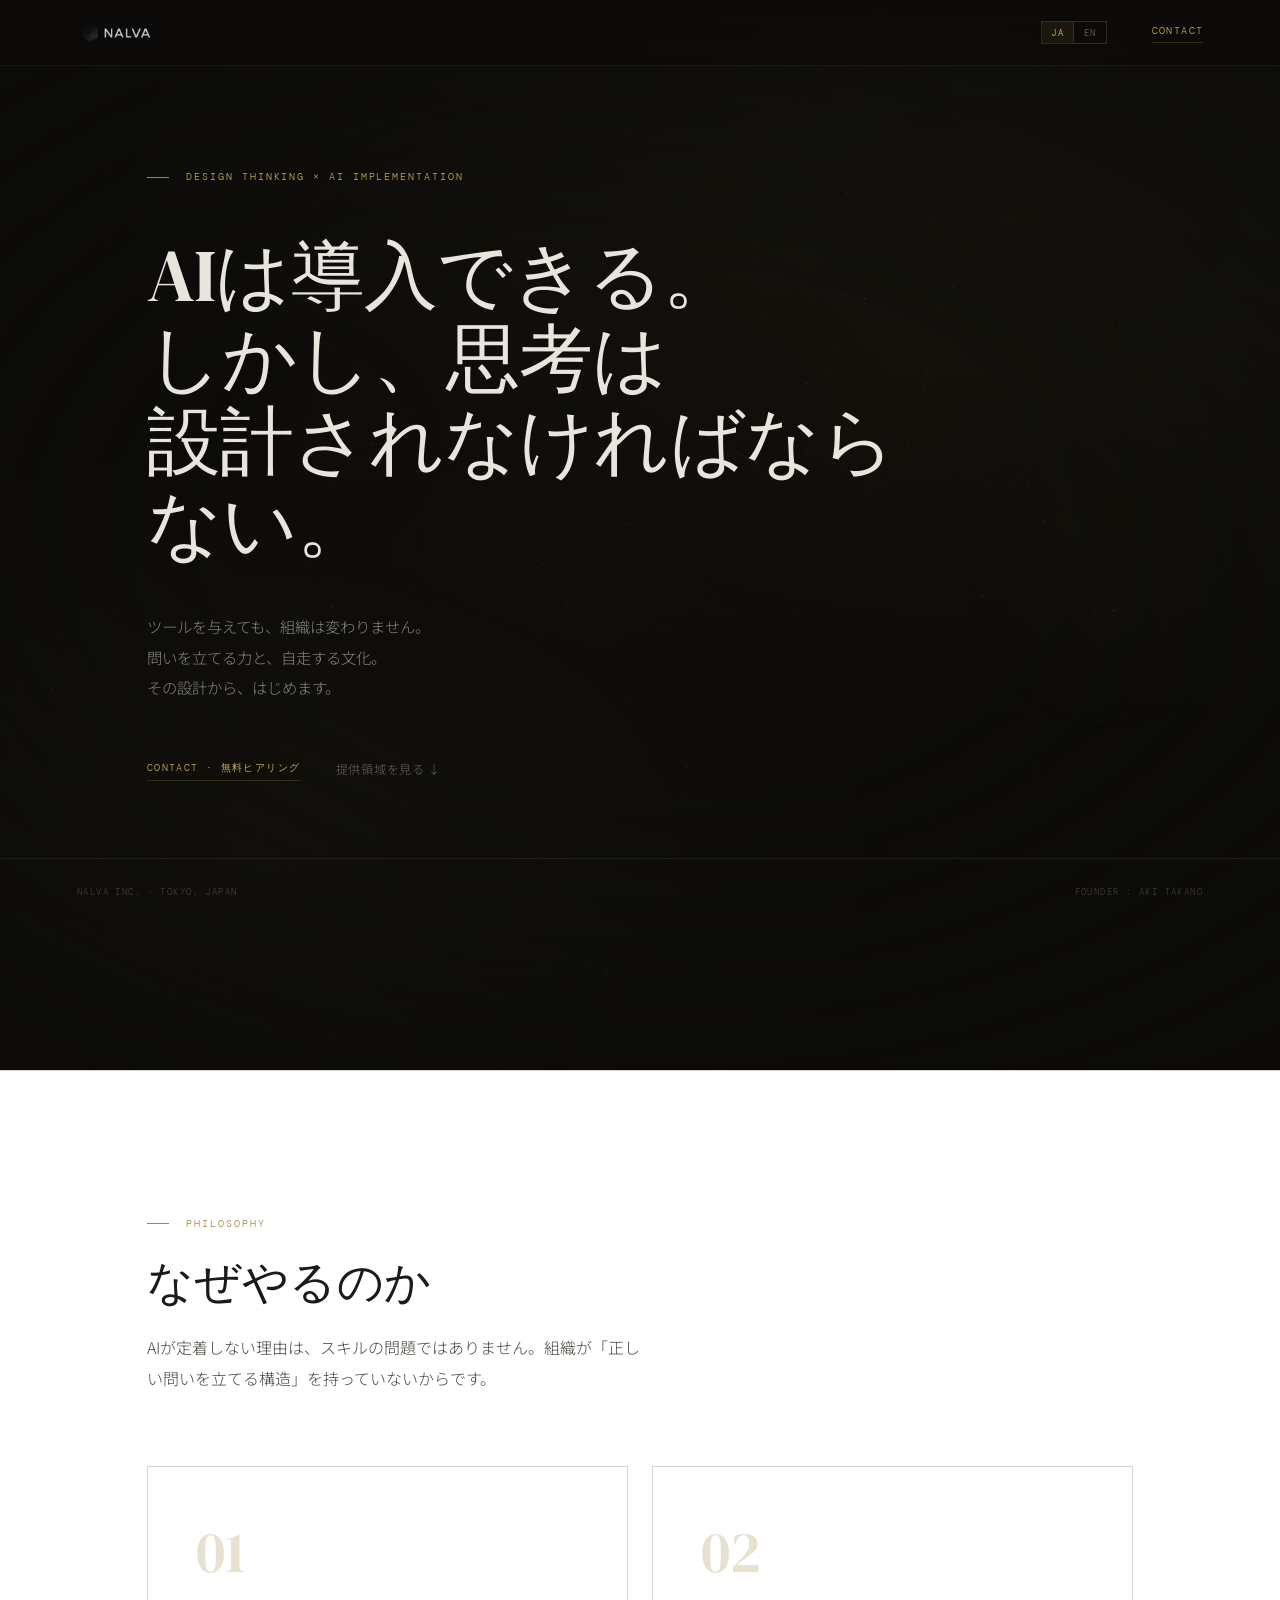
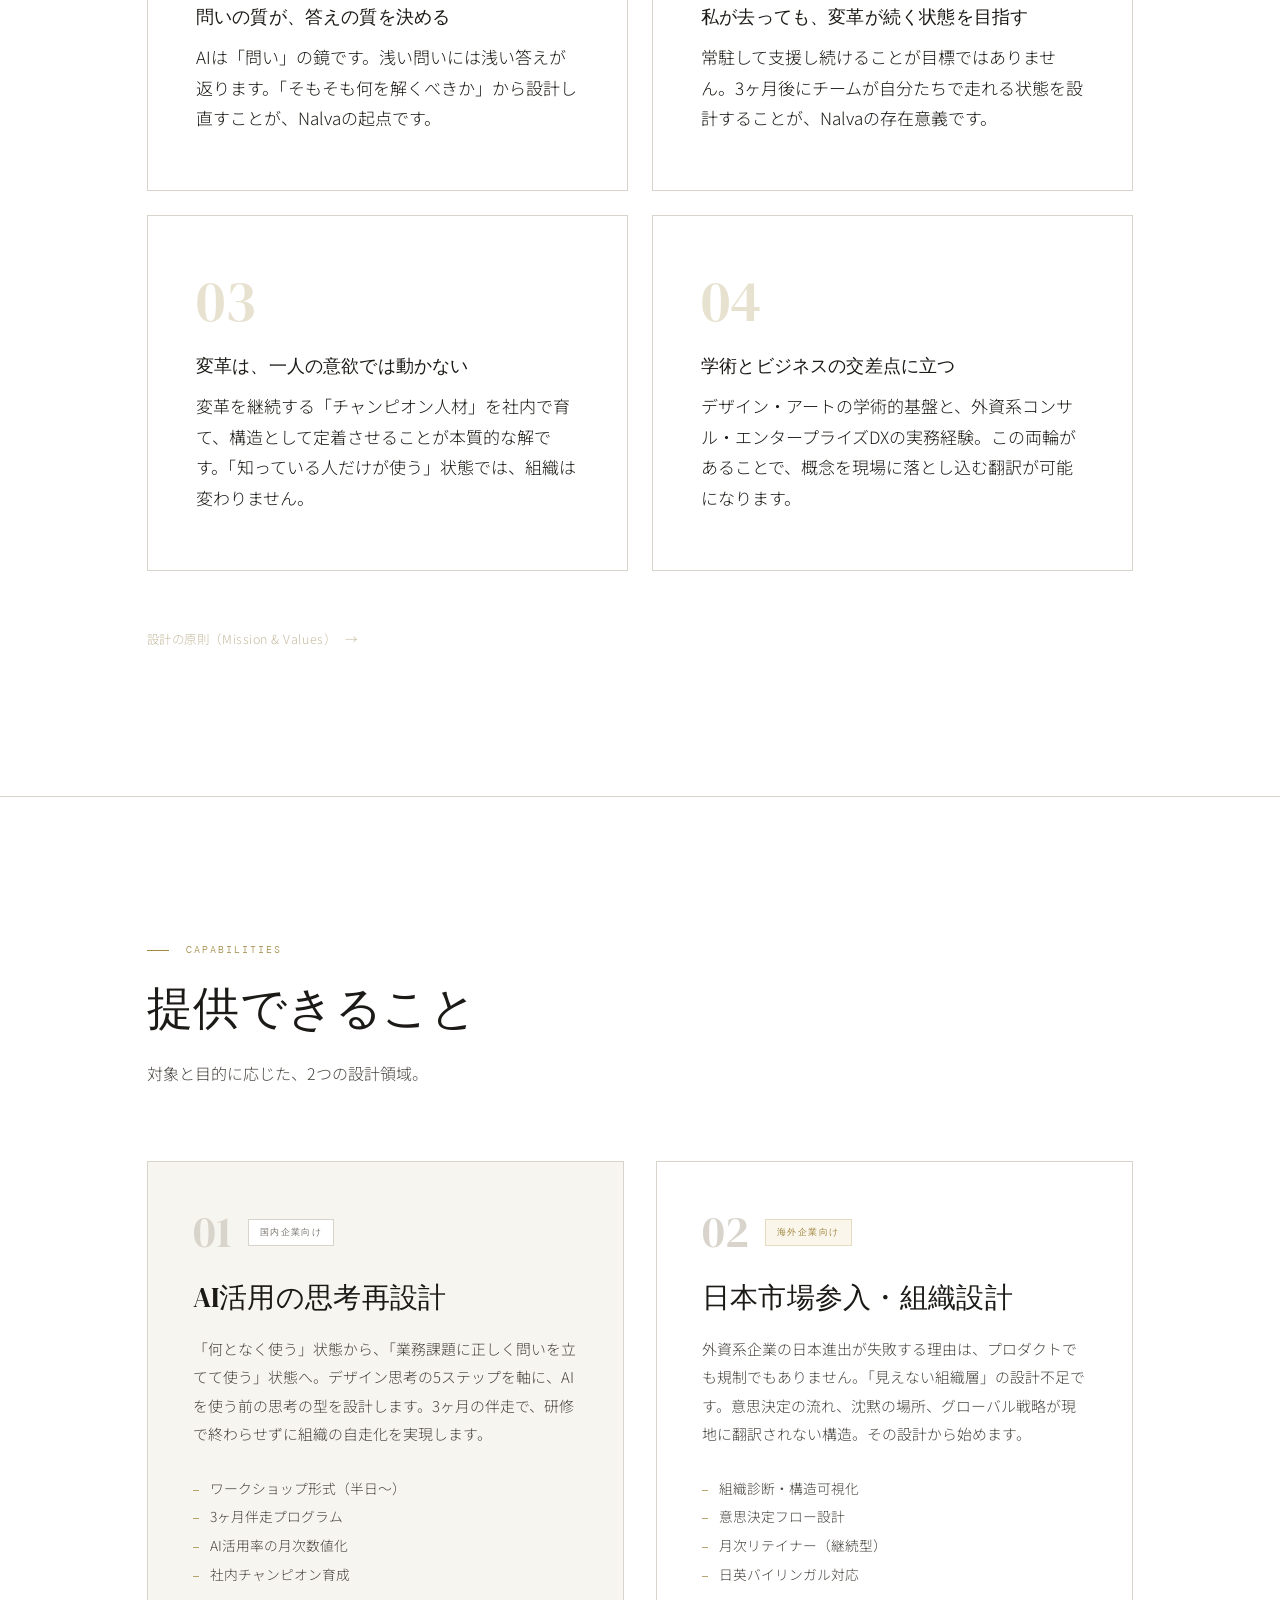
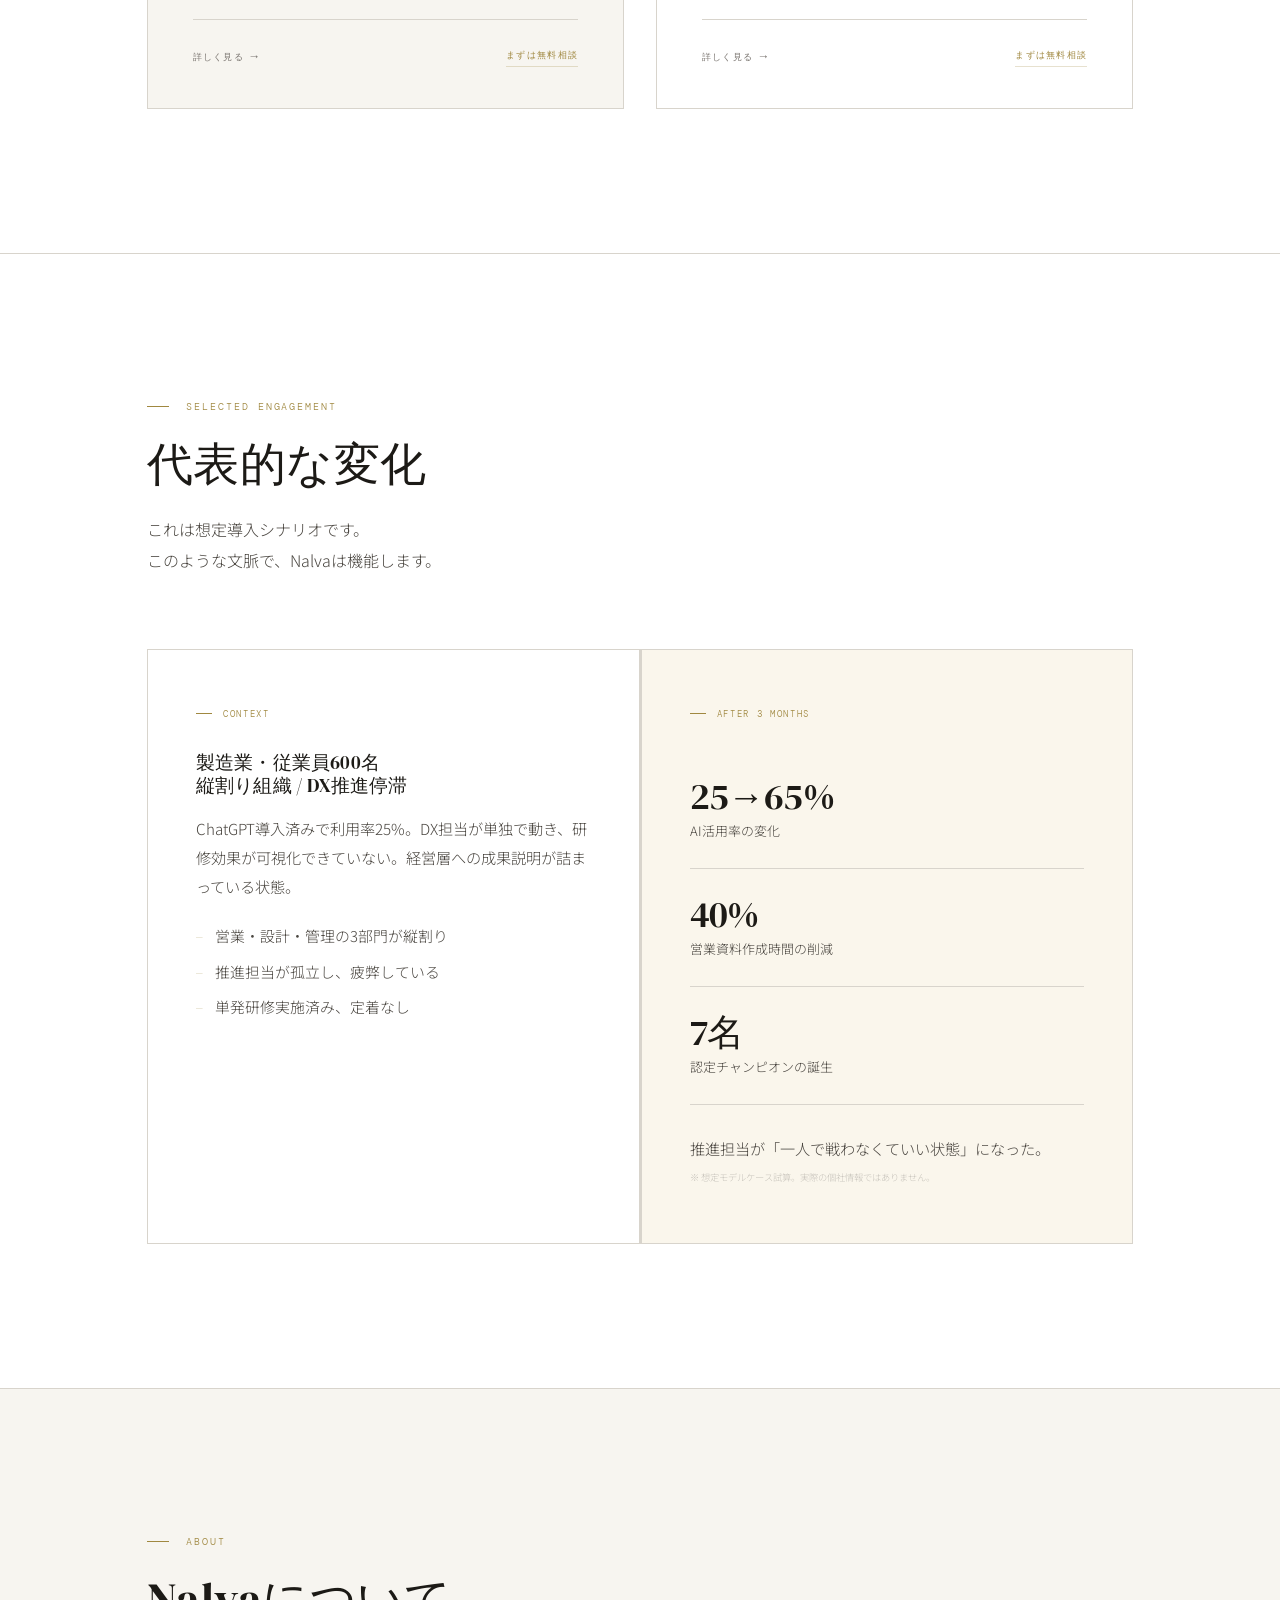
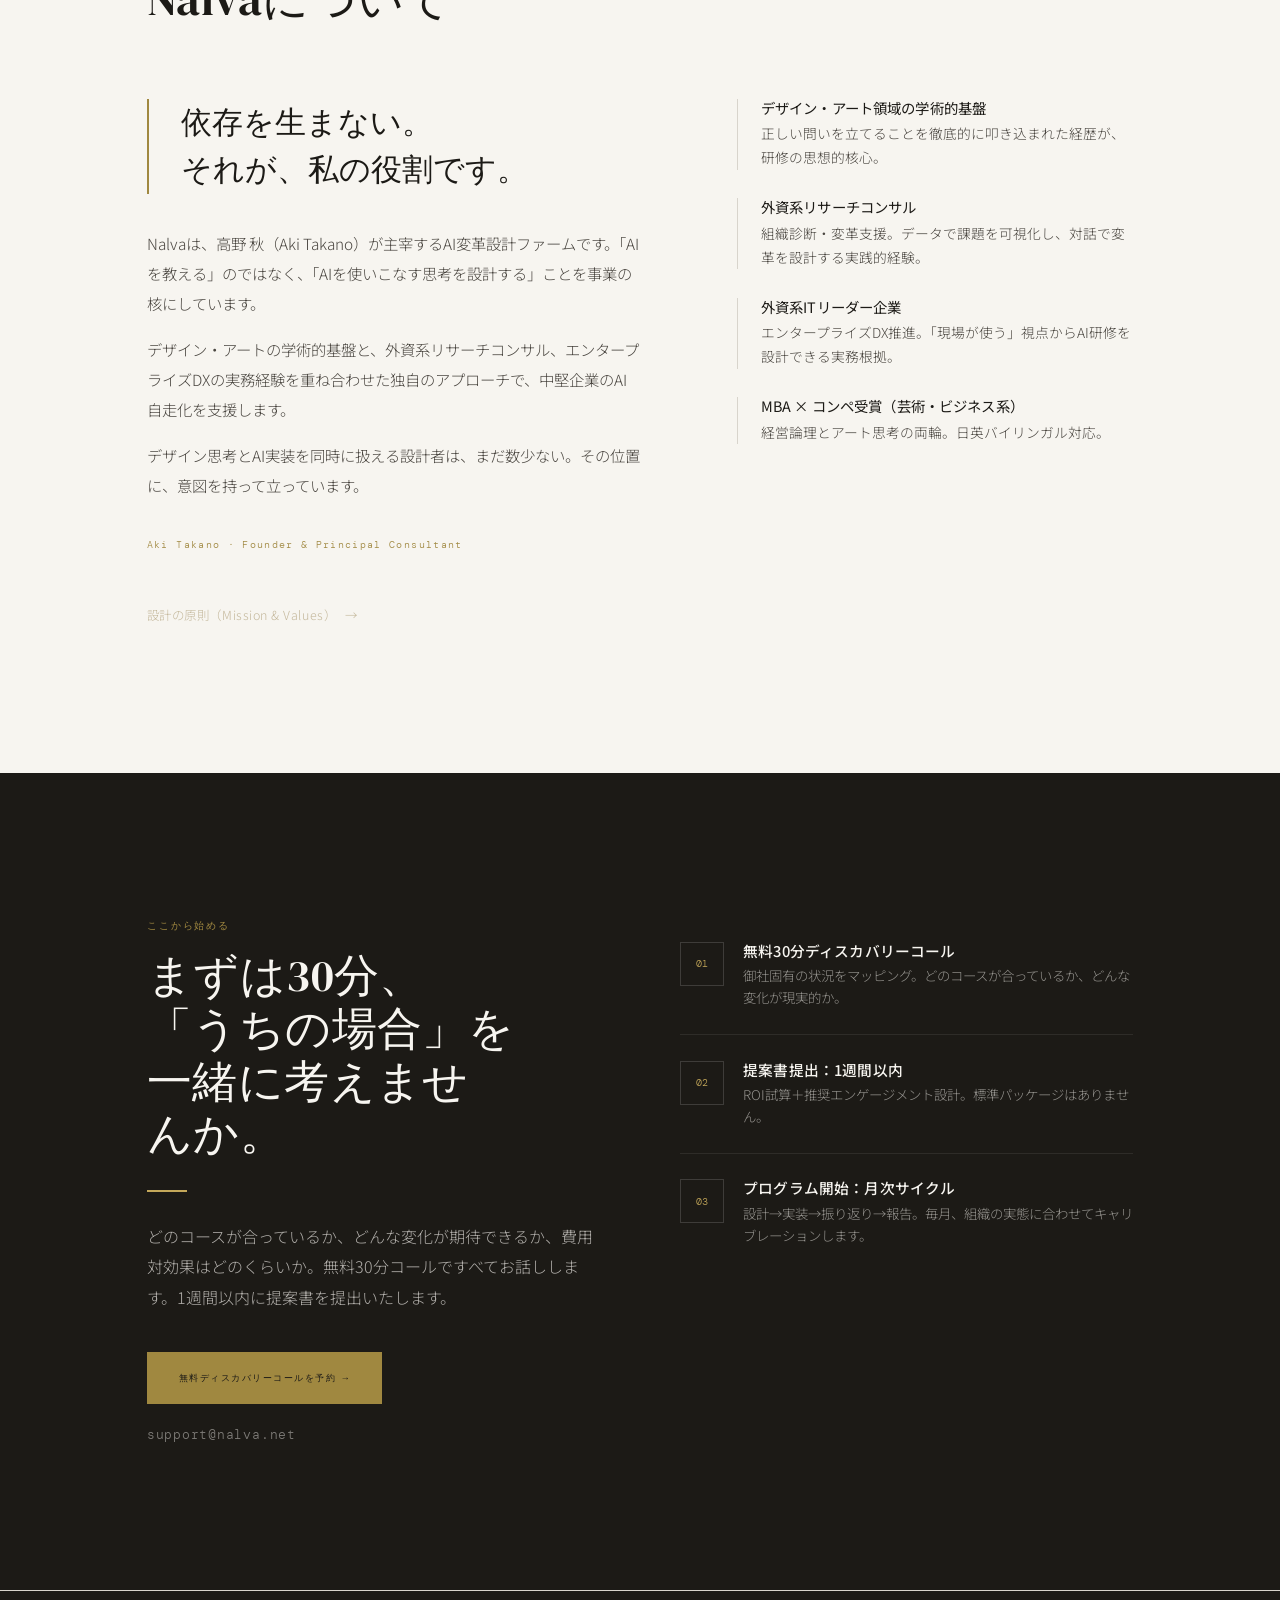
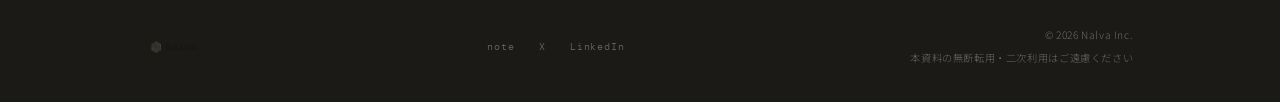
==== commit 49d46d07: "Enhance particle animation: more particles, stronger cursor response, refined visuals - Increase par" ====
--- a/index.html
+++ b/index.html
@@ -1354,8 +1354,8 @@
 
     // Mouse tracking
     let mouse = { x: -9999, y: -9999, active: false, smoothX: -9999, smoothY: -9999 };
-    const mouseRadius = 260;
-    const mouseStrength = 0.008;
+    const mouseRadius = 350;
+    const mouseStrength = 0.025;
 
     heroEl.addEventListener('mousemove', function(e) {
       const rect = heroEl.getBoundingClientRect();
@@ -1380,11 +1380,12 @@
       canvas.style.width = w + 'px'; canvas.style.height = h + 'px';
       ctx.setTransform(dpr, 0, 0, dpr, 0, 0);
 
-      // Place attractors in the right portion of the viewport
+      // Place attractors — softer, wider, to create subtle density variation without clearing other areas
       attractors = [
-        { x: w * 0.68, y: h * 0.35, strength: 0.001, radius: 320 },
-        { x: w * 0.82, y: h * 0.55, strength: 0.0007, radius: 260 },
-        { x: w * 0.55, y: h * 0.65, strength: 0.0005, radius: 240 },
+        { x: w * 0.7, y: h * 0.35, strength: 0.0004, radius: 400 },
+        { x: w * 0.85, y: h * 0.55, strength: 0.0003, radius: 350 },
+        { x: w * 0.5, y: h * 0.7, strength: 0.00025, radius: 300 },
+        { x: w * 0.25, y: h * 0.4, strength: 0.0002, radius: 280 },
       ];
     }
 
@@ -1392,13 +1393,12 @@
     function ease(t) { return t * t * (3 - 2 * t); }
 
     function createParticles() {
-      const count = Math.min(Math.floor((w * h) / 3500), 400);
+      const count = Math.min(Math.floor((w * h) / 2000), 700);
       particles = [];
       for (let i = 0; i < count; i++) {
-        // 3 layers: dim background, mid, bright foreground — all tiny
-        const layer = i < count * 0.12 ? 0 : i < count * 0.4 ? 1 : 2;
-        const baseR = layer === 0 ? (Math.random() * 0.4 + 0.8) : layer === 1 ? (Math.random() * 0.3 + 0.35) : (Math.random() * 0.2 + 0.15);
-        const baseAlpha = layer === 0 ? 0.12 : layer === 1 ? 0.3 : 0.6;
+        const layer = i < count * 0.1 ? 0 : i < count * 0.35 ? 1 : 2;
+        const baseR = layer === 0 ? (Math.random() * 0.3 + 0.6) : layer === 1 ? (Math.random() * 0.25 + 0.3) : (Math.random() * 0.15 + 0.1);
+        const baseAlpha = layer === 0 ? 0.1 : layer === 1 ? 0.25 : 0.55;
         const baseSpeed = layer === 0 ? 0.5 : layer === 1 ? 0.85 : 1.2;
 
         particles.push({
@@ -1414,7 +1414,6 @@
           phaseSpeed: (Math.random() * 0.4 + 0.2) * (Math.random() < 0.5 ? 1 : -1),
           speed: baseSpeed,
           layer: layer,
-          // For trail effect
           prevX: Math.random() * w,
           prevY: Math.random() * h,
         });
@@ -1425,13 +1424,13 @@
       time += 0.008;
       ctx.clearRect(0, 0, w, h);
 
-      // Smooth mouse position
+      // Smooth mouse position — fast tracking for responsiveness
       if (mouse.active) {
-        mouse.smoothX += (mouse.x - mouse.smoothX) * 0.08;
-        mouse.smoothY += (mouse.y - mouse.smoothY) * 0.08;
+        mouse.smoothX += (mouse.x - mouse.smoothX) * 0.18;
+        mouse.smoothY += (mouse.y - mouse.smoothY) * 0.18;
       } else {
-        mouse.smoothX += (-9999 - mouse.smoothX) * 0.02;
-        mouse.smoothY += (-9999 - mouse.smoothY) * 0.02;
+        mouse.smoothX += (-9999 - mouse.smoothX) * 0.03;
+        mouse.smoothY += (-9999 - mouse.smoothY) * 0.03;
       }
 
       // Animate attractor positions slowly
@@ -1448,12 +1447,23 @@
         const p = particles[i];
         p.prevX = p.x; p.prevY = p.y;
 
-        // Organic drift
-        const driftX = Math.sin(time * 1.2 + p.phase) * 0.20 * p.speed;
-        const driftY = Math.cos(time * 1.0 + p.phase * 1.3) * 0.15 * p.speed;
-
-        // Attractor pull — gentle gathering
+        // Organic drift — layered noise for natural movement
+        const driftX = Math.sin(time * 1.2 + p.phase) * 0.18 * p.speed
+                     + Math.sin(time * 0.4 + p.phase * 2.7) * 0.06 * p.speed;
+        const driftY = Math.cos(time * 1.0 + p.phase * 1.3) * 0.14 * p.speed
+                     + Math.cos(time * 0.35 + p.phase * 3.1) * 0.05 * p.speed;
+
+        // Gentle home-return — keeps particles spread across the canvas
         let ax = 0, ay = 0;
+        const homeDx = p.homeX - p.x;
+        const homeDy = p.homeY - p.y;
+        const homeDist = Math.sqrt(homeDx * homeDx + homeDy * homeDy);
+        if (homeDist > 60) {
+          ax += homeDx * 0.00008;
+          ay += homeDy * 0.00008;
+        }
+
+        // Attractor pull — subtle density variation, not aggressive
         for (let a = 0; a < attractors.length; a++) {
           const att = attractors[a];
           const dx = att.x - p.x;
@@ -1461,28 +1471,27 @@
           const dist = Math.sqrt(dx * dx + dy * dy);
           if (dist < att.radius && dist > 1) {
             const t = ease(1 - dist / att.radius);
-            // Breathing: strength oscillates
-            const breath = 1 + Math.sin(time * 1.2 + a) * 0.5;
-            ax += dx / dist * t * att.strength * breath * 60;
-            ay += dy / dist * t * att.strength * breath * 60;
+            const breath = 1 + Math.sin(time * 0.8 + a * 1.5) * 0.4;
+            ax += dx / dist * t * att.strength * breath * 40;
+            ay += dy / dist * t * att.strength * breath * 40;
           }
         }
 
-        // Mouse attraction — smooth and gentle
+        // Mouse attraction — strong, responsive pull
         if (mouse.smoothX > -5000) {
           const dx = mouse.smoothX - p.x;
           const dy = mouse.smoothY - p.y;
           const dist = Math.sqrt(dx * dx + dy * dy);
           if (dist < mouseRadius && dist > 1) {
             const t = ease(1 - dist / mouseRadius);
-            ax += dx / dist * t * mouseStrength * 40;
-            ay += dy / dist * t * mouseStrength * 40;
+            ax += dx / dist * t * mouseStrength * 80;
+            ay += dy / dist * t * mouseStrength * 80;
           }
         }
 
         // Apply velocity with damping
-        p.vx = p.vx * 0.96 + (driftX + ax) * 0.04;
-        p.vy = p.vy * 0.96 + (driftY + ay) * 0.04;
+        p.vx = p.vx * 0.95 + (driftX + ax) * 0.05;
+        p.vy = p.vy * 0.95 + (driftY + ay) * 0.05;
         p.x += p.vx;
         p.y += p.vy;
 
@@ -1492,13 +1501,15 @@
         if (p.y < -40) p.y = h + 40;
         if (p.y > h + 40) p.y = -40;
 
-        // Pulse alpha
-        p.alpha = p.baseAlpha + Math.sin(time * 1.5 + p.phase) * p.baseAlpha * 0.3;
+        // Pulse alpha — dual-wave for organic feel
+        p.alpha = p.baseAlpha
+          + Math.sin(time * 1.2 + p.phase) * p.baseAlpha * 0.2
+          + Math.sin(time * 0.5 + p.phase * 2.3) * p.baseAlpha * 0.1;
       }
 
-      // Draw connections — only between nearby mid/foreground particles
-      const maxDist = 90;
-      ctx.lineWidth = 0.4;
+      // Draw ambient connections — subtle web across entire canvas
+      const maxDist = 80;
+      ctx.lineWidth = 0.3;
       for (let i = 0; i < particles.length; i++) {
         if (particles[i].layer === 0) continue;
         for (let j = i + 1; j < particles.length; j++) {
@@ -1509,7 +1520,7 @@
           if (distSq < maxDist * maxDist) {
             const dist = Math.sqrt(distSq);
             const t = 1 - dist / maxDist;
-            const alpha = t * t * 0.18;
+            const alpha = t * t * 0.12;
             ctx.beginPath();
             ctx.moveTo(particles[i].x, particles[i].y);
             ctx.lineTo(particles[j].x, particles[j].y);
@@ -1519,34 +1530,58 @@
         }
       }
 
-      // Draw subtle cursor connections
+      // Draw chain-like cursor connections — sort nearby particles by distance, connect sequentially
       if (mouse.smoothX > -5000) {
-        const cursorDist = 200;
-        ctx.lineWidth = 0.3;
+        const chainRadius = 300;
+        const nearby = [];
         for (let i = 0; i < particles.length; i++) {
           const p = particles[i];
           if (p.layer === 0) continue;
           const dx = mouse.smoothX - p.x;
           const dy = mouse.smoothY - p.y;
           const distSq = dx * dx + dy * dy;
-          if (distSq < cursorDist * cursorDist) {
-            const dist = Math.sqrt(distSq);
-            const t = 1 - dist / cursorDist;
-            const alpha = t * t * 0.12;
-            ctx.beginPath();
-            ctx.moveTo(mouse.smoothX, mouse.smoothY);
-            ctx.lineTo(p.x, p.y);
-            ctx.strokeStyle = 'rgba(220,200,120,' + alpha + ')';
-            ctx.stroke();
+          if (distSq < chainRadius * chainRadius) {
+            nearby.push({ p: p, dist: Math.sqrt(distSq) });
           }
         }
+        nearby.sort(function(a, b) { return a.dist - b.dist; });
+
+        // Draw chain: cursor → nearest → next nearest → ...
+        if (nearby.length > 0) {
+          ctx.lineWidth = 0.6;
+          // Cursor to first particle
+          const first = nearby[0];
+          const fa = ease(1 - first.dist / chainRadius) * 0.25;
+          ctx.beginPath();
+          ctx.moveTo(mouse.smoothX, mouse.smoothY);
+          ctx.lineTo(first.p.x, first.p.y);
+          ctx.strokeStyle = 'rgba(220,200,120,' + fa + ')';
+          ctx.stroke();
+
+          // Chain between consecutive nearby particles
+          for (let i = 0; i < nearby.length - 1 && i < 60; i++) {
+            const a = nearby[i], b = nearby[i + 1];
+            const cdx = a.p.x - b.p.x;
+            const cdy = a.p.y - b.p.y;
+            const cdist = Math.sqrt(cdx * cdx + cdy * cdy);
+            if (cdist < 120) {
+              const proximity = Math.min(a.dist, b.dist) / chainRadius;
+              const alpha = (1 - proximity) * (1 - cdist / 120) * 0.22;
+              ctx.beginPath();
+              ctx.moveTo(a.p.x, a.p.y);
+              ctx.lineTo(b.p.x, b.p.y);
+              ctx.strokeStyle = 'rgba(220,200,120,' + alpha + ')';
+              ctx.stroke();
+            }
+          }
+        }
 
         // Soft glow at cursor
-        const grad = ctx.createRadialGradient(mouse.smoothX, mouse.smoothY, 0, mouse.smoothX, mouse.smoothY, 80);
-        grad.addColorStop(0, 'rgba(196,168,90,0.04)');
+        const grad = ctx.createRadialGradient(mouse.smoothX, mouse.smoothY, 0, mouse.smoothX, mouse.smoothY, 100);
+        grad.addColorStop(0, 'rgba(196,168,90,0.06)');
         grad.addColorStop(1, 'rgba(196,168,90,0)');
         ctx.beginPath();
-        ctx.arc(mouse.smoothX, mouse.smoothY, 80, 0, Math.PI * 2);
+        ctx.arc(mouse.smoothX, mouse.smoothY, 100, 0, Math.PI * 2);
         ctx.fillStyle = grad;
         ctx.fill();
       }
@@ -1559,13 +1594,13 @@
 
           let a = p.alpha;
 
-          // Brighten near cursor
+          // Brighten near cursor — stronger glow
           if (mouse.smoothX > -5000) {
             const dx = mouse.smoothX - p.x;
             const dy = mouse.smoothY - p.y;
             const dist = Math.sqrt(dx * dx + dy * dy);
             if (dist < mouseRadius) {
-              a = Math.min(a + ease(1 - dist / mouseRadius) * 0.35, 0.9);
+              a = Math.min(a + ease(1 - dist / mouseRadius) * 0.55, 0.95);
             }
           }
 
@@ -1580,13 +1615,15 @@
             }
           }
 
-          // Draw soft glow for larger particles
-          if (p.layer < 2 && p.r > 1.5) {
-            const glowGrad = ctx.createRadialGradient(p.x, p.y, 0, p.x, p.y, p.r * 4);
-            glowGrad.addColorStop(0, 'rgba(196,168,90,' + (a * 0.15) + ')');
+          // Draw soft glow for mid/background particles
+          if (p.layer <= 1 && p.r > 0.5) {
+            const glowSize = p.r * (p.layer === 0 ? 6 : 4);
+            const glowGrad = ctx.createRadialGradient(p.x, p.y, 0, p.x, p.y, glowSize);
+            glowGrad.addColorStop(0, 'rgba(196,168,90,' + (a * 0.1) + ')');
+            glowGrad.addColorStop(0.5, 'rgba(196,168,90,' + (a * 0.03) + ')');
             glowGrad.addColorStop(1, 'rgba(196,168,90,0)');
             ctx.beginPath();
-            ctx.arc(p.x, p.y, p.r * 4, 0, Math.PI * 2);
+            ctx.arc(p.x, p.y, glowSize, 0, Math.PI * 2);
             ctx.fillStyle = glowGrad;
             ctx.fill();
           }
@@ -1599,14 +1636,13 @@
         }
       }
 
-      // Subtle radial gradient overlays near attractors — "gathering glow"
+      // Very subtle attractor glow — barely perceptible warmth
       for (let a = 0; a < attractors.length; a++) {
         const att = attractors[a];
-        const breath = 0.5 + Math.sin(time * 1.2 + a * 2) * 0.5;
-        const glowR = att.radius * 0.6;
+        const breath = 0.5 + Math.sin(time * 0.8 + a * 2.3) * 0.5;
+        const glowR = att.radius * 0.5;
         const grad = ctx.createRadialGradient(att.x, att.y, 0, att.x, att.y, glowR);
-        grad.addColorStop(0, 'rgba(196,168,90,' + (0.025 * breath) + ')');
-        grad.addColorStop(0.5, 'rgba(196,168,90,' + (0.01 * breath) + ')');
+        grad.addColorStop(0, 'rgba(196,168,90,' + (0.015 * breath) + ')');
         grad.addColorStop(1, 'rgba(196,168,90,0)');
         ctx.beginPath();
         ctx.arc(att.x, att.y, glowR, 0, Math.PI * 2);
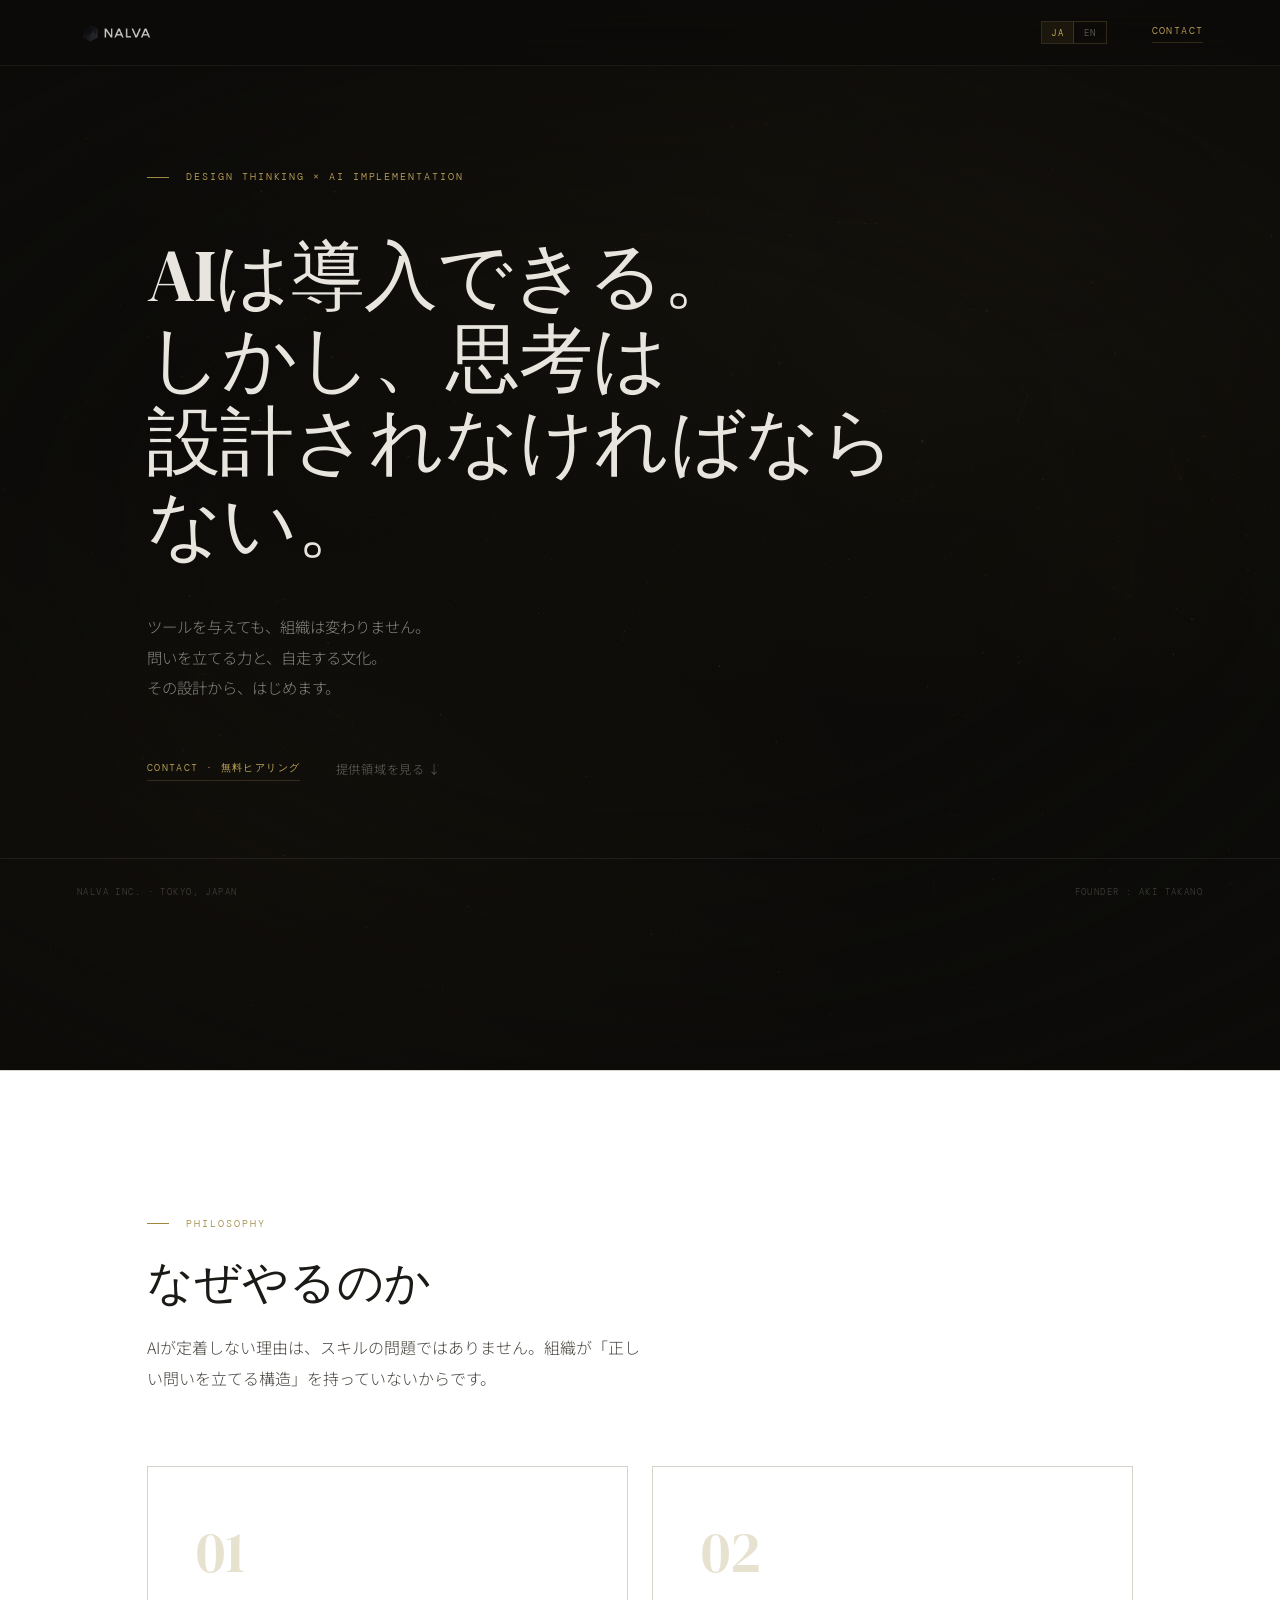
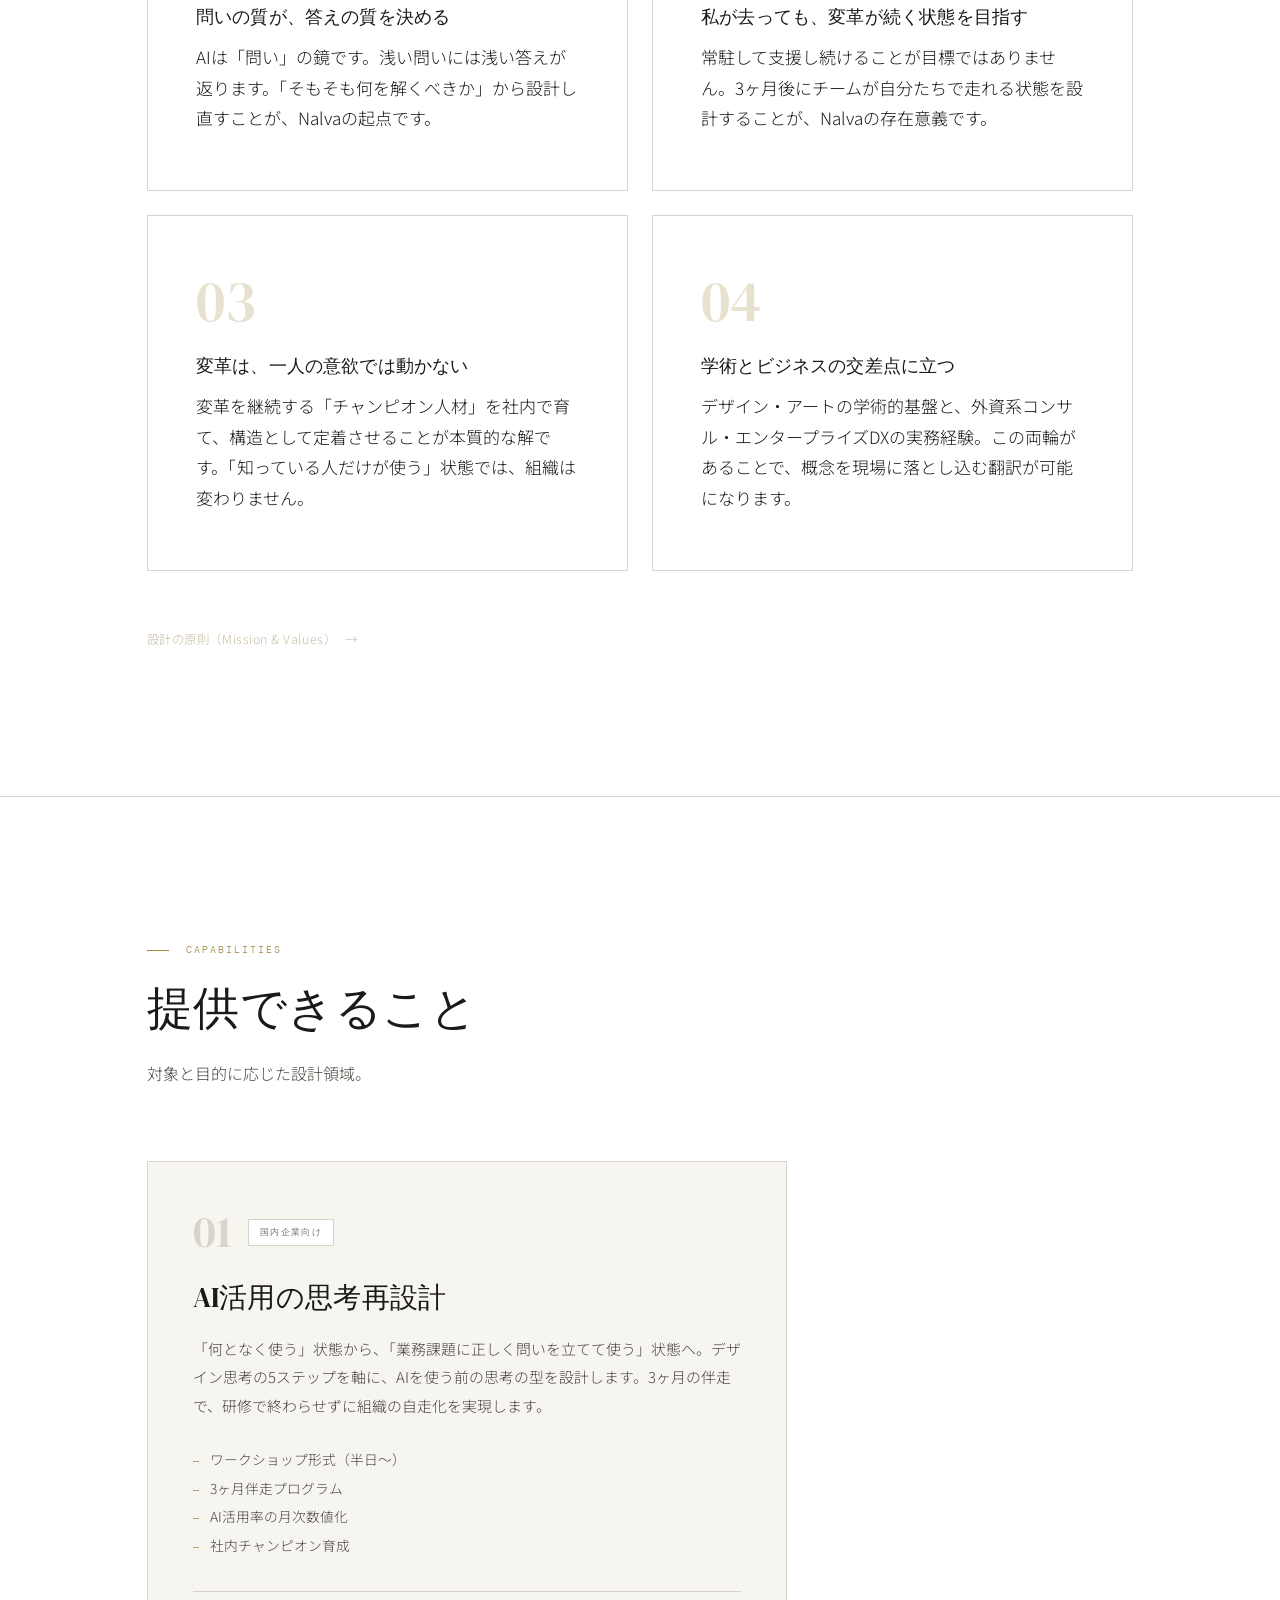
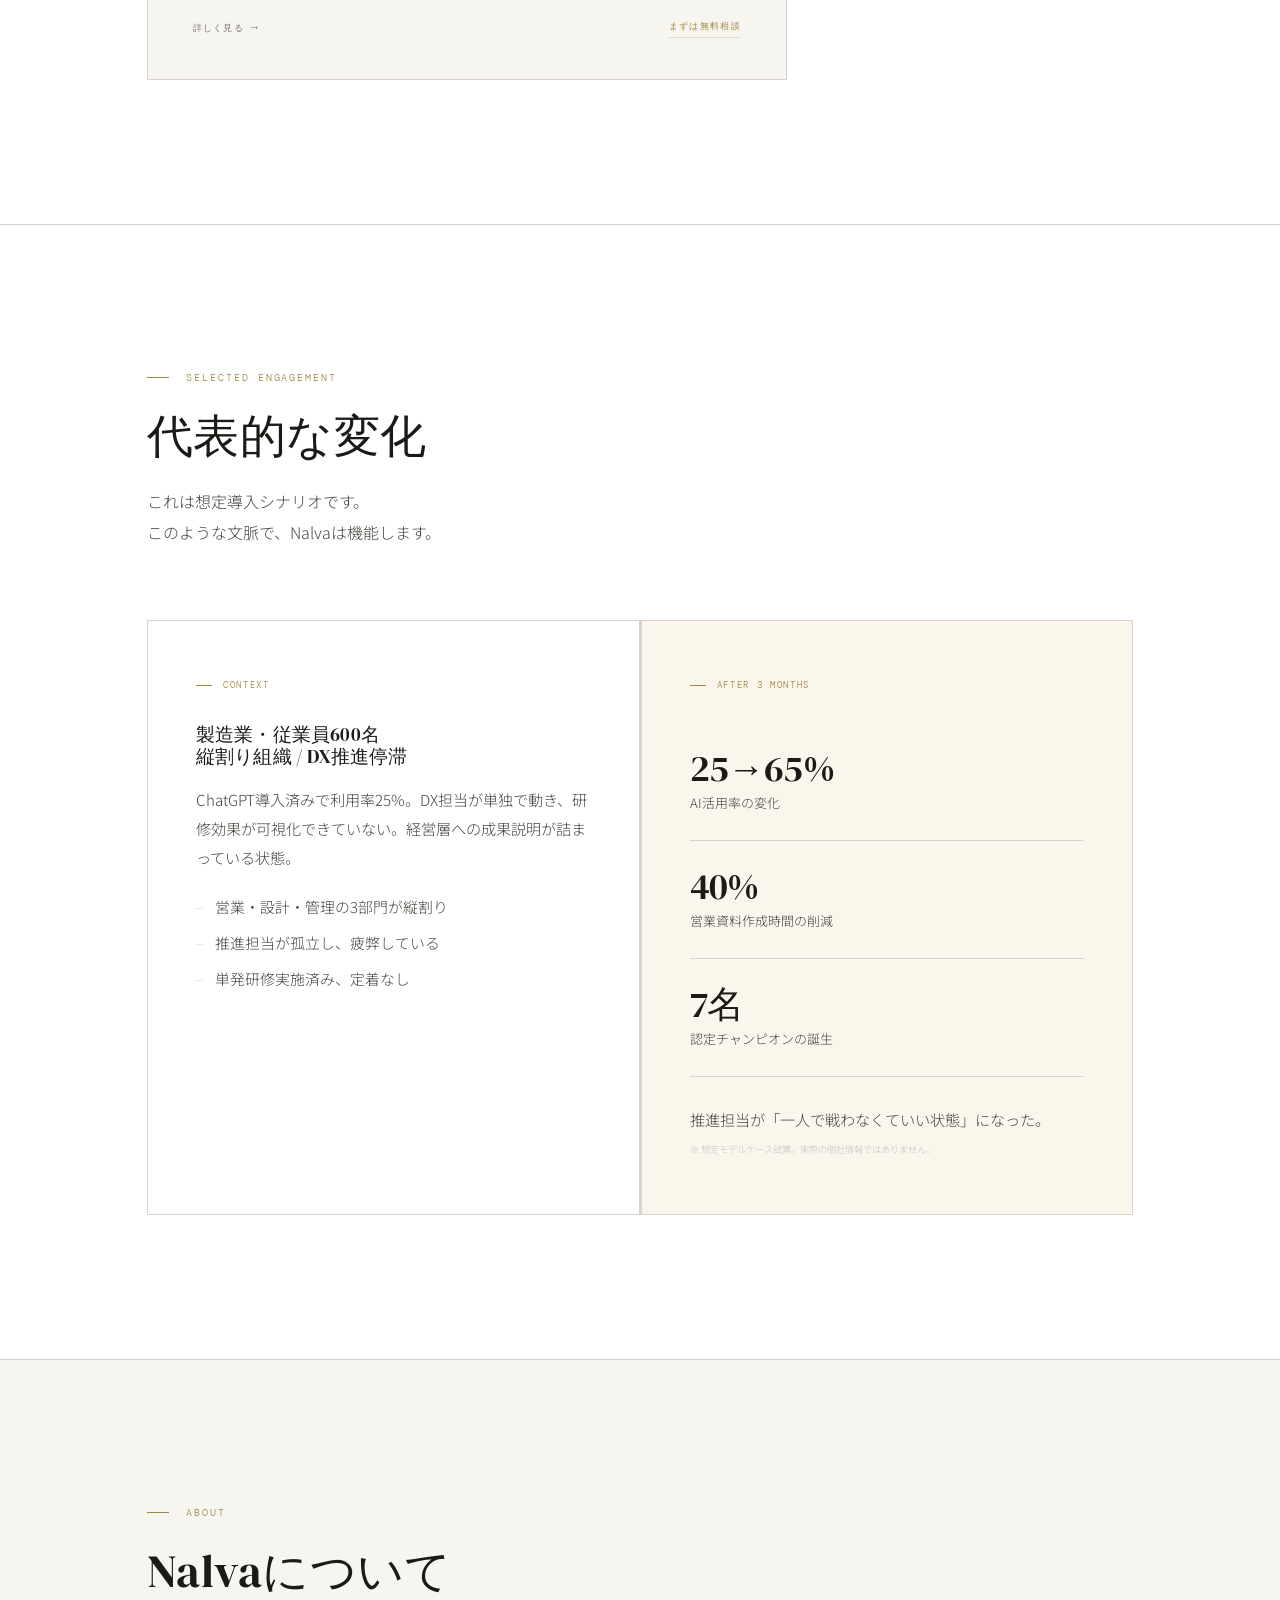
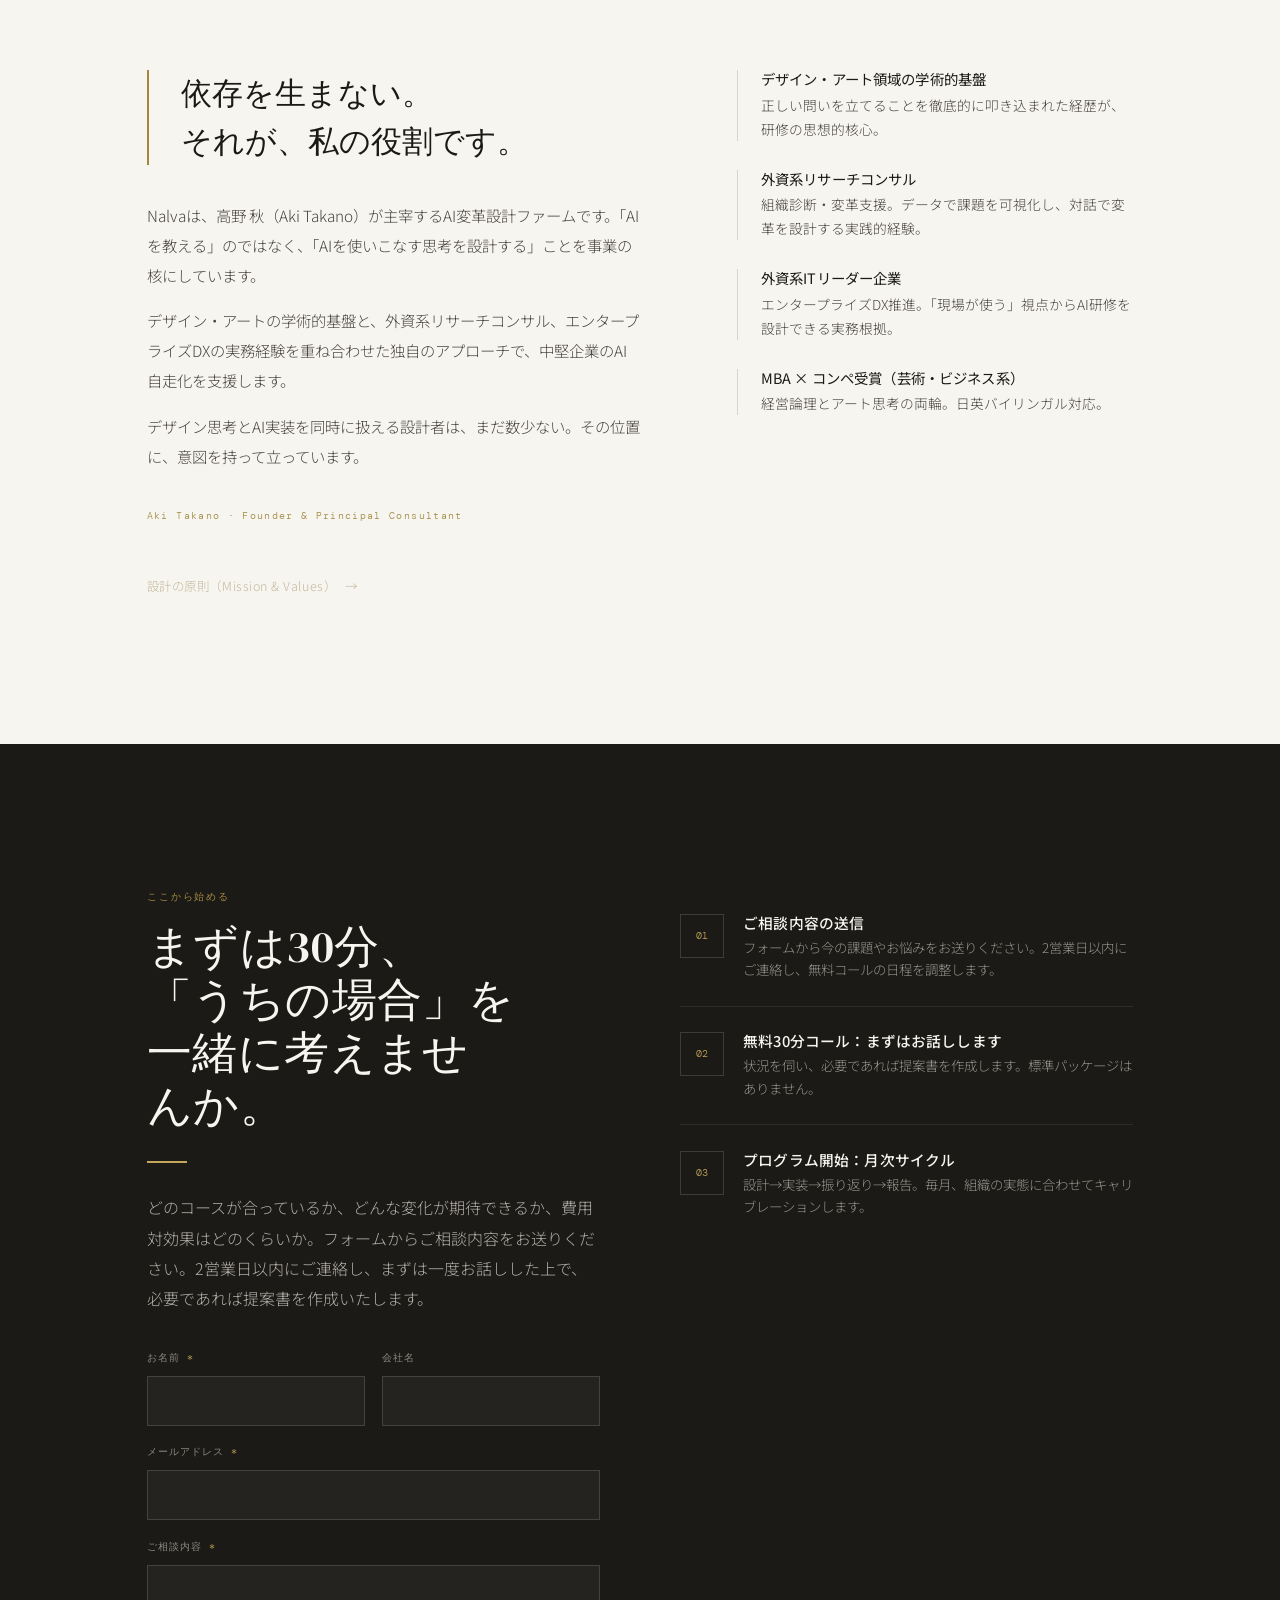
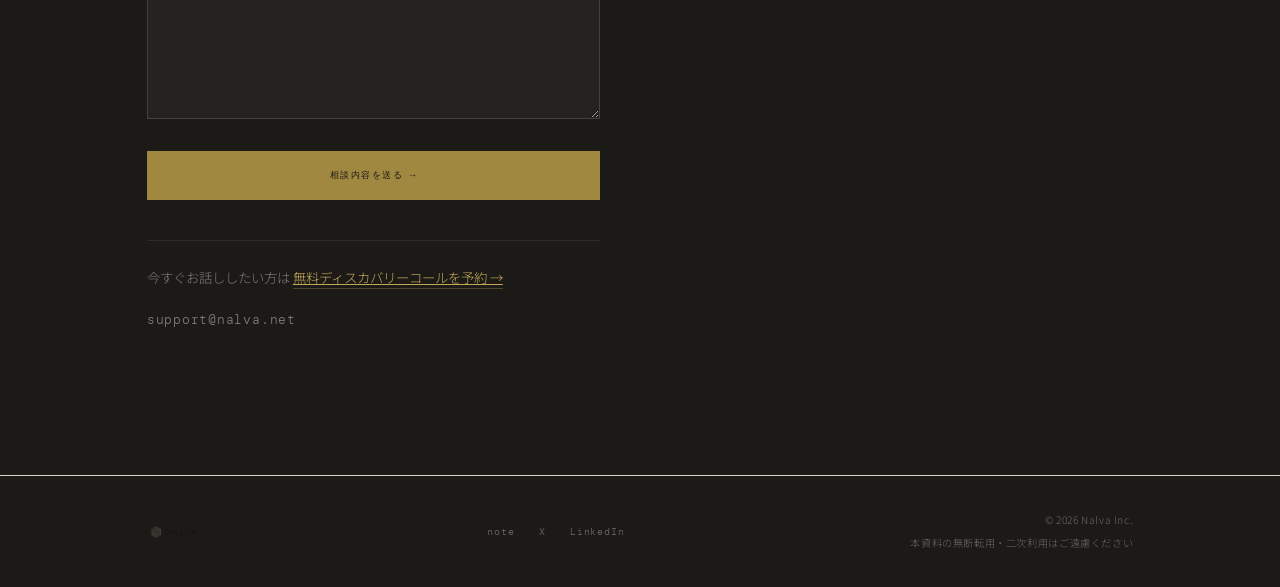
==== commit f8314d6a: "Add contact form and remove Japan Market Entry service - Contact form (Netlify Forms) lets visitors " ====
--- a/index.html
+++ b/index.html
@@ -677,6 +677,31 @@
       font-size: 0.84rem; color: rgba(247,245,240,0.45);
     }
     .contact-alt-link a { color: var(--gold-lite); border-bottom: 1px solid rgba(196,168,90,0.3); padding-bottom: 1px; }
+    .contact-alt-link + .contact-alt-link { margin-top: 1rem; padding-top: 0; border-top: none; }
+
+    .contact-form { margin-top: 2.2rem; }
+    .form-row { display: grid; grid-template-columns: 1fr 1fr; gap: 1.1rem; }
+    @media(max-width:480px) { .form-row { grid-template-columns: 1fr; } }
+    .form-group { margin-bottom: 1.1rem; }
+    .form-group label {
+      display: block; font-family: var(--mono); font-size: 0.62rem;
+      letter-spacing: 0.1em; text-transform: uppercase;
+      color: rgba(247,245,240,0.5); margin-bottom: 0.55rem;
+    }
+    .form-group .req { color: var(--gold-lite); }
+    .form-group input, .form-group textarea {
+      width: 100%; background: rgba(255,255,255,0.04);
+      border: 1px solid rgba(255,255,255,0.14); color: #F7F5F0;
+      font-family: 'Noto Sans JP', sans-serif; font-size: 0.92rem;
+      padding: 0.85rem 1rem; transition: border-color 0.2s, background 0.2s;
+    }
+    .form-group input::placeholder, .form-group textarea::placeholder { color: rgba(247,245,240,0.3); }
+    .form-group input:focus, .form-group textarea:focus {
+      outline: none; border-color: var(--gold-lite); background: rgba(255,255,255,0.07);
+    }
+    .form-group textarea { resize: vertical; min-height: 120px; line-height: 1.7; }
+    .contact-submit { width: 100%; justify-content: center; margin-top: 0.4rem; border: none; }
+    .form-hp { position: absolute; left: -9999px; }
 
     /* ── FOOTER ── */
     footer { padding-block: 2.2rem; border-top: 1px solid var(--rule); background: var(--bg-ink); }
@@ -752,11 +777,11 @@
     /* ── SERVICE CARDS ── */
     .svc-cards {
       display: grid;
-      grid-template-columns: 1fr 1fr;
+      grid-template-columns: 1fr;
       gap: 2rem;
       margin-top: 3.5rem;
-    }
-    @media (max-width: 820px) { .svc-cards { grid-template-columns: 1fr; } }
+      max-width: 640px;
+    }
 
     .svc-card {
       background: var(--bg);
@@ -1022,8 +1047,8 @@
         <span data-en>What We Design</span>
       </h2>
       <p>
-        <span data-ja>対象と目的に応じた、2つの設計領域。</span>
-        <span data-en>Two design domains, matched to your context and goals.</span>
+        <span data-ja>対象と目的に応じた設計領域。</span>
+        <span data-en>A design domain matched to your context and goals.</span>
       </p>
     </div>
 
@@ -1054,42 +1079,6 @@
         </ul>
         <div class="svc-footer">
           <a href="service.html" class="svc-link">
-            <span data-ja>詳しく見る</span>
-            <span data-en>View Program Details</span>
-            <span class="svc-arrow">→</span>
-          </a>
-          <a href="#contact" class="svc-cta-small">
-            <span data-ja>まずは無料相談</span>
-            <span data-en>Free Discovery Call</span>
-          </a>
-        </div>
-      </div>
-
-      <!-- Card 2 -->
-      <div class="svc-card svc-card-alt reveal">
-        <div class="svc-card-head">
-          <div class="svc-num">02</div>
-          <div class="svc-tag-pill svc-tag-gold">
-            <span data-ja>海外企業向け</span>
-            <span data-en>For Foreign Companies</span>
-          </div>
-        </div>
-        <h3 class="svc-title">
-          <span data-ja>日本市場参入・組織設計</span>
-          <span data-en>Japan Market Entry &amp; Org Design</span>
-        </h3>
-        <p class="svc-body">
-          <span data-ja>外資系企業の日本進出が失敗する理由は、プロダクトでも規制でもありません。「見えない組織層」の設計不足です。意思決定の流れ、沈黙の場所、グローバル戦略が現地に翻訳されない構造。その設計から始めます。</span>
-          <span data-en>Foreign companies don't fail Japan entry on product or regulation. They fail on org design: the invisible layer. How decisions actually flow, where staff go silent, why global strategy fails to translate locally. That is where we&nbsp;begin.</span>
-        </p>
-        <ul class="svc-list">
-          <li><span data-ja>組織診断・構造可視化</span><span data-en>Org diagnosis &amp; structural mapping</span></li>
-          <li><span data-ja>意思決定フロー設計</span><span data-en>Decision flow design</span></li>
-          <li><span data-ja>月次リテイナー（継続型）</span><span data-en>Monthly retainer engagement</span></li>
-          <li><span data-ja>日英バイリンガル対応</span><span data-en>Bilingual JP / EN support</span></li>
-        </ul>
-        <div class="svc-footer">
-          <a href="service2.html" class="svc-link">
             <span data-ja>詳しく見る</span>
             <span data-en>View Program Details</span>
             <span class="svc-arrow">→</span>
@@ -1283,13 +1272,46 @@
       </h2>
       <div class="contact-divider"></div>
       <p>
-        <span data-ja>どのコースが合っているか、どんな変化が期待できるか、費用対効果はどのくらいか。無料30分コールですべてお話しします。1週間以内に提案書を提出いたします。</span>
-        <span data-en>Which program fits, what kind of change is realistic, what the ROI might look like — we'll work through all of it in a free 30-minute call, followed by a scoped proposal within one&nbsp;week.</span>
+        <span data-ja>どのコースが合っているか、どんな変化が期待できるか、費用対効果はどのくらいか。フォームからご相談内容をお送りください。2営業日以内にご連絡し、まずは一度お話しした上で、必要であれば提案書を作成いたします。</span>
+        <span data-en>Which program fits, what kind of change is realistic, what the ROI might look like — share your situation through the form below. We'll follow up within 2 business days to talk it through first, and put together a proposal if it makes&nbsp;sense.</span>
       </p>
-      <a href="https://calendly.com/atakano-nalva/30min" target="_blank" rel="noopener" class="contact-cta">
-        <span data-en>Book Free Discovery Call →</span>
-        <span data-ja>無料ディスカバリーコールを予約 →</span>
-      </a>
+      <form name="contact" method="POST" data-netlify="true" netlify-honeypot="bot-field" action="/thank-you.html" class="contact-form">
+        <input type="hidden" name="form-name" value="contact" />
+        <p class="form-hp" aria-hidden="true">
+          <label>Leave this field empty <input name="bot-field" tabindex="-1" autocomplete="off" /></label>
+        </p>
+
+        <div class="form-row">
+          <div class="form-group">
+            <label for="cf-name"><span data-ja>お名前</span><span data-en>Name</span> <span class="req">*</span></label>
+            <input type="text" id="cf-name" name="name" required>
+          </div>
+          <div class="form-group">
+            <label for="cf-company"><span data-ja>会社名</span><span data-en>Company</span></label>
+            <input type="text" id="cf-company" name="company">
+          </div>
+        </div>
+
+        <div class="form-group">
+          <label for="cf-email"><span data-ja>メールアドレス</span><span data-en>Email</span> <span class="req">*</span></label>
+          <input type="email" id="cf-email" name="email" required>
+        </div>
+
+        <div class="form-group">
+          <label for="cf-message"><span data-ja>ご相談内容</span><span data-en>What's on your mind</span> <span class="req">*</span></label>
+          <textarea id="cf-message" name="message" rows="5" required></textarea>
+        </div>
+
+        <button type="submit" class="contact-cta contact-submit">
+          <span data-ja>相談内容を送る →</span>
+          <span data-en>Send Your Inquiry →</span>
+        </button>
+      </form>
+
+      <div class="contact-alt-link">
+        <span data-ja>今すぐお話ししたい方は <a href="https://calendly.com/atakano-nalva/30min" target="_blank" rel="noopener">無料ディスカバリーコールを予約 →</a></span>
+        <span data-en>Prefer to talk now? <a href="https://calendly.com/atakano-nalva/30min" target="_blank" rel="noopener">Book Free Discovery Call →</a></span>
+      </div>
       <div class="contact-email" id="contactEmail"></div>
     </div>
 
@@ -1297,19 +1319,19 @@
       <div class="contact-step">
         <div class="contact-step-n">01</div>
         <div>
-          <h4 data-en>Free 30-min discovery call</h4>
-          <h4 data-ja>無料30分ディスカバリーコール</h4>
-          <p data-en>Map your specific situation — which program fits, what kind of change is realistic.</p>
-          <p data-ja>御社固有の状況をマッピング。どのコースが合っているか、どんな変化が現実的か。</p>
+          <h4 data-en>Tell us your situation</h4>
+          <h4 data-ja>ご相談内容の送信</h4>
+          <p data-en>Share your challenge through the form. We'll follow up within 2 business days to schedule a free call.</p>
+          <p data-ja>フォームから今の課題やお悩みをお送りください。2営業日以内にご連絡し、無料コールの日程を調整します。</p>
         </div>
       </div>
       <div class="contact-step">
         <div class="contact-step-n">02</div>
         <div>
-          <h4 data-en>Scoped proposal — within one week</h4>
-          <h4 data-ja>提案書提出：1週間以内</h4>
-          <p data-en>ROI estimate + recommended engagement design. No standard packages.</p>
-          <p data-ja>ROI試算＋推奨エンゲージメント設計。標準パッケージはありません。</p>
+          <h4 data-en>Free 30-min call — let's talk it through</h4>
+          <h4 data-ja>無料30分コール：まずはお話しします</h4>
+          <p data-en>We'll hear your situation and put together a proposal if it makes sense. No standard packages.</p>
+          <p data-ja>状況を伺い、必要であれば提案書を作成します。標準パッケージはありません。</p>
         </div>
       </div>
       <div class="contact-step">
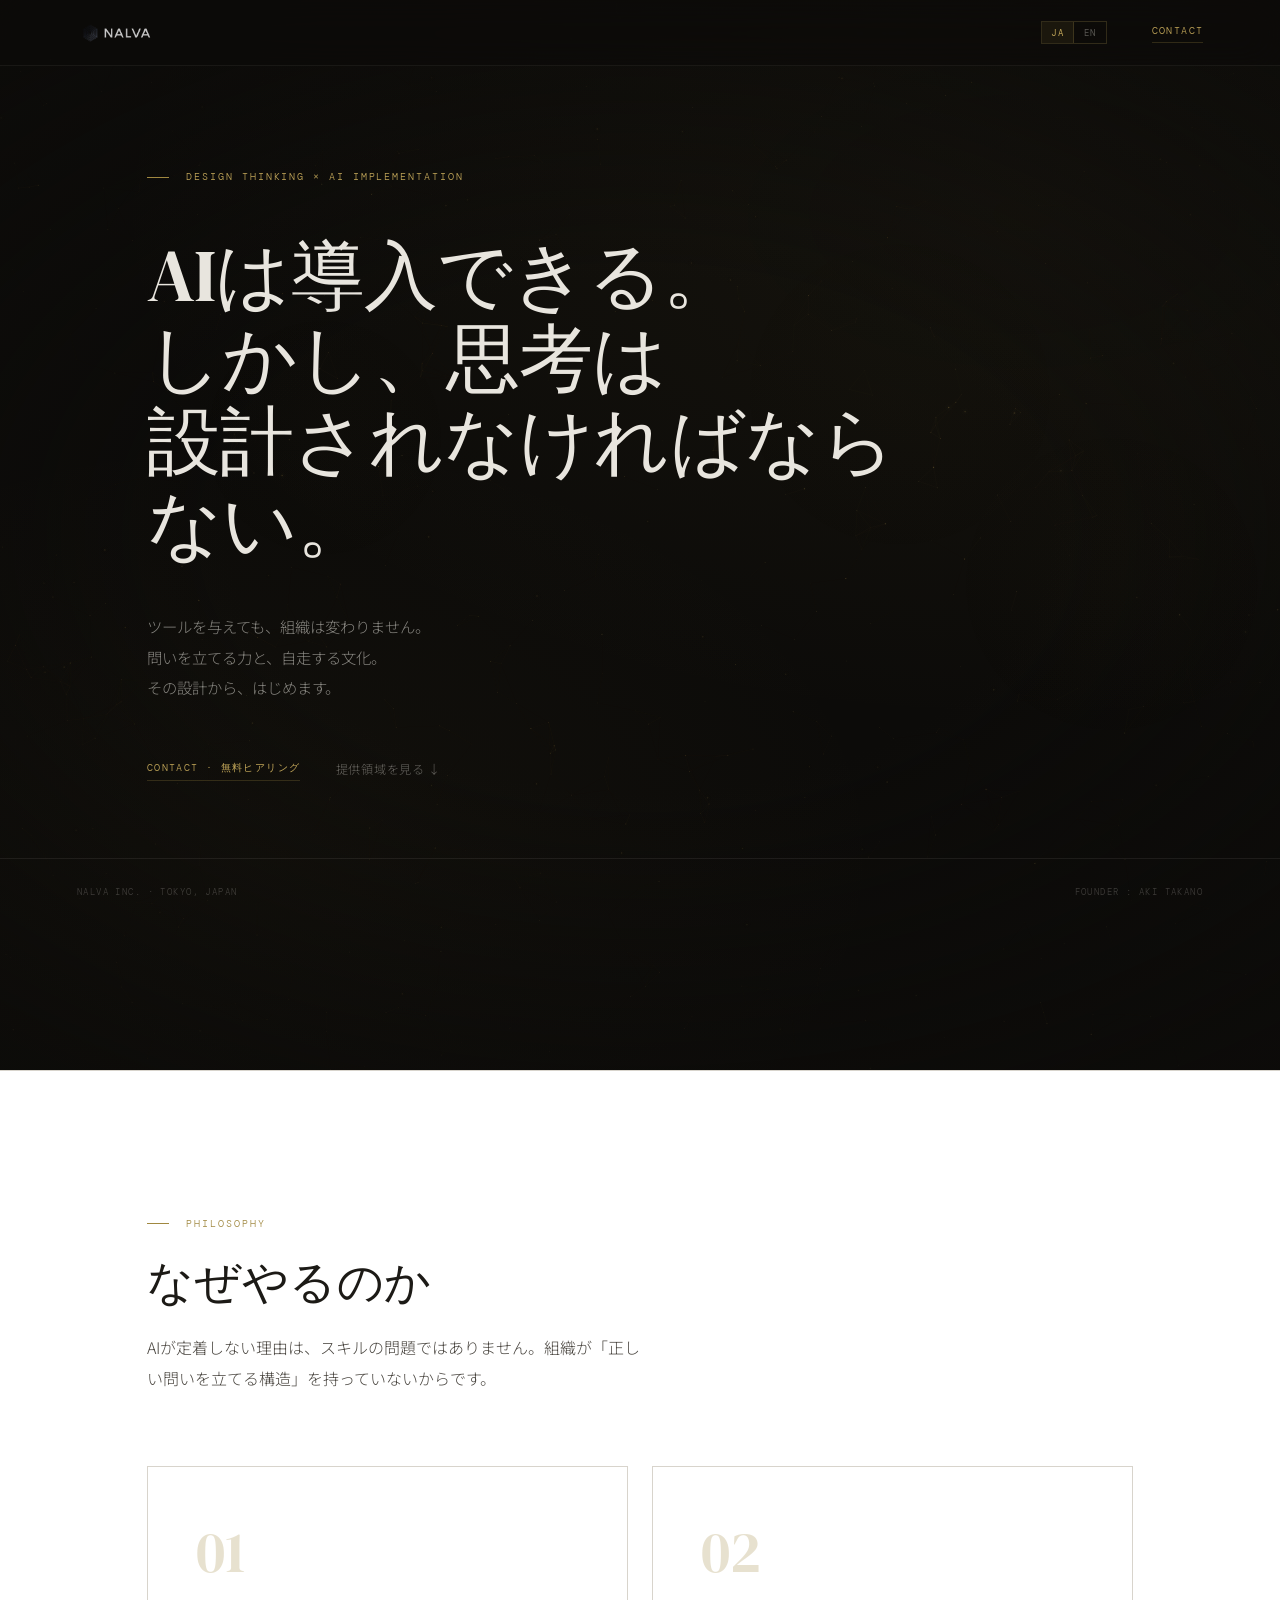
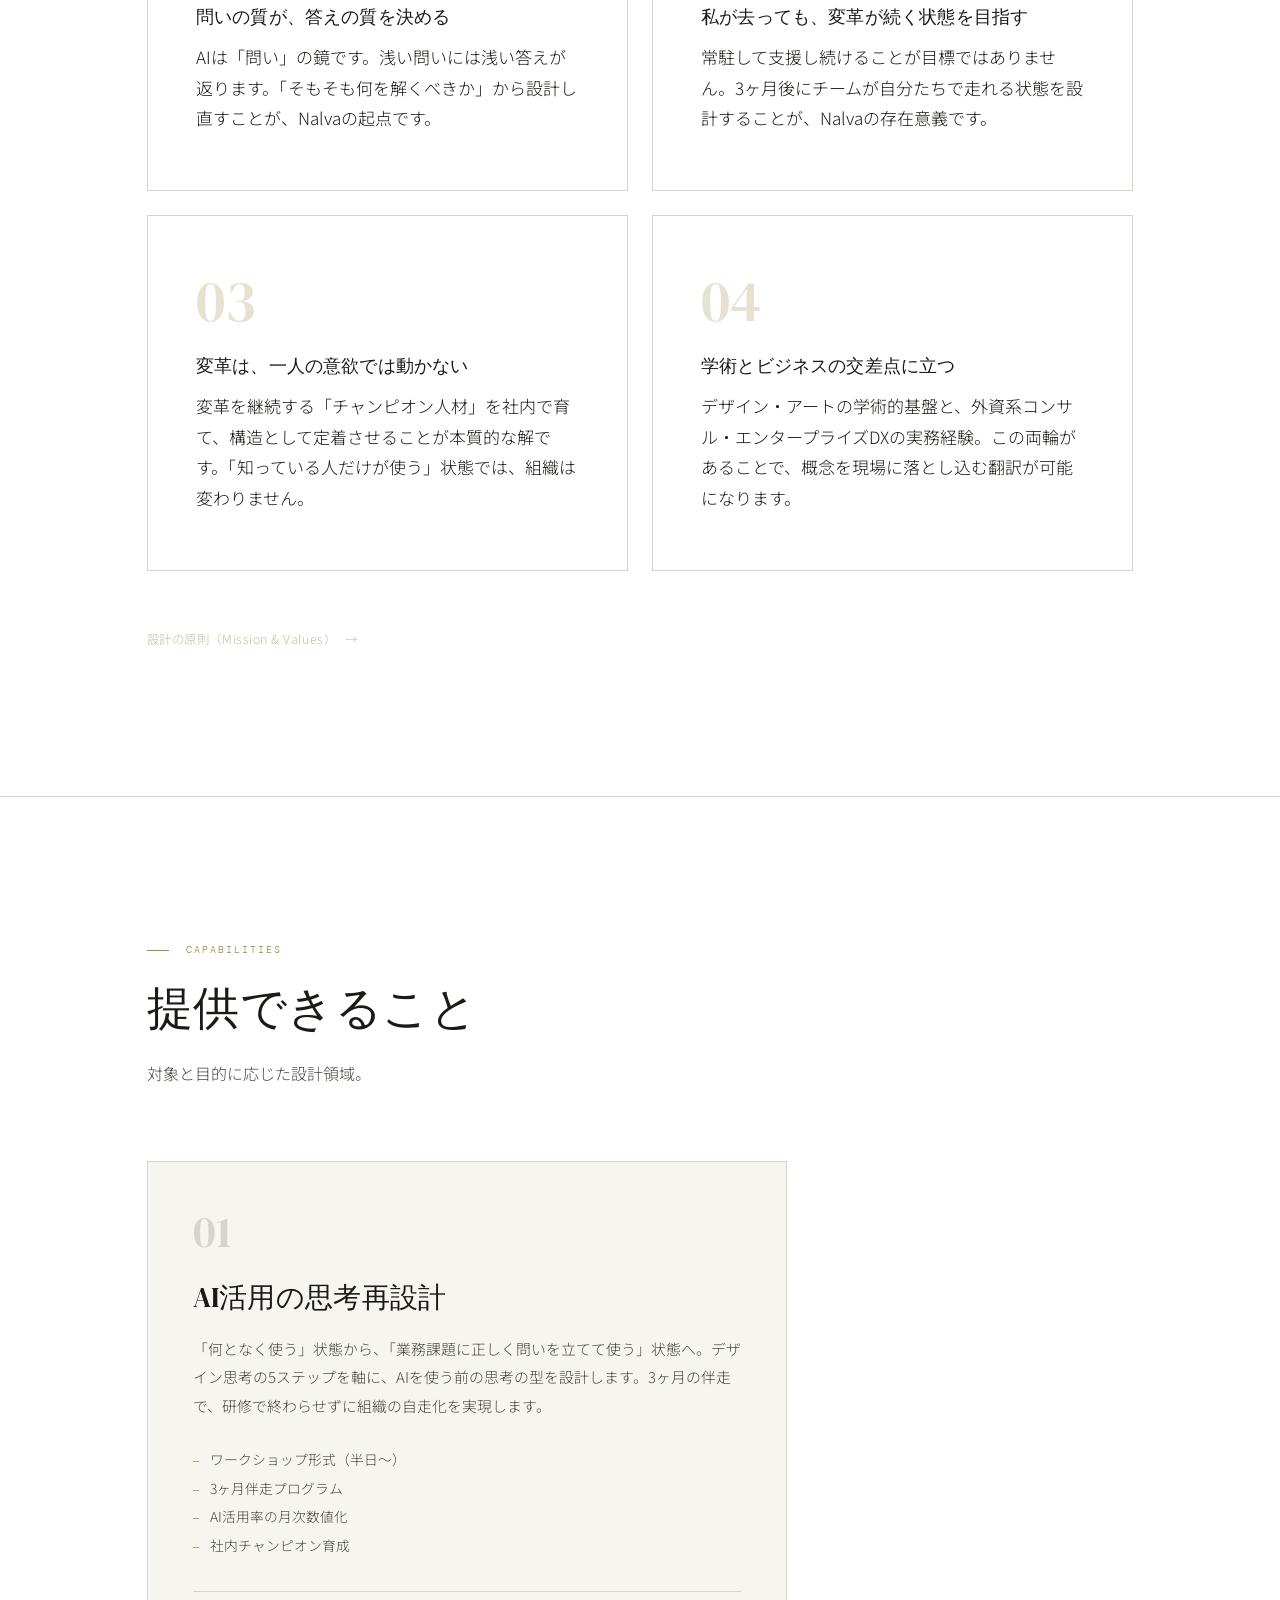
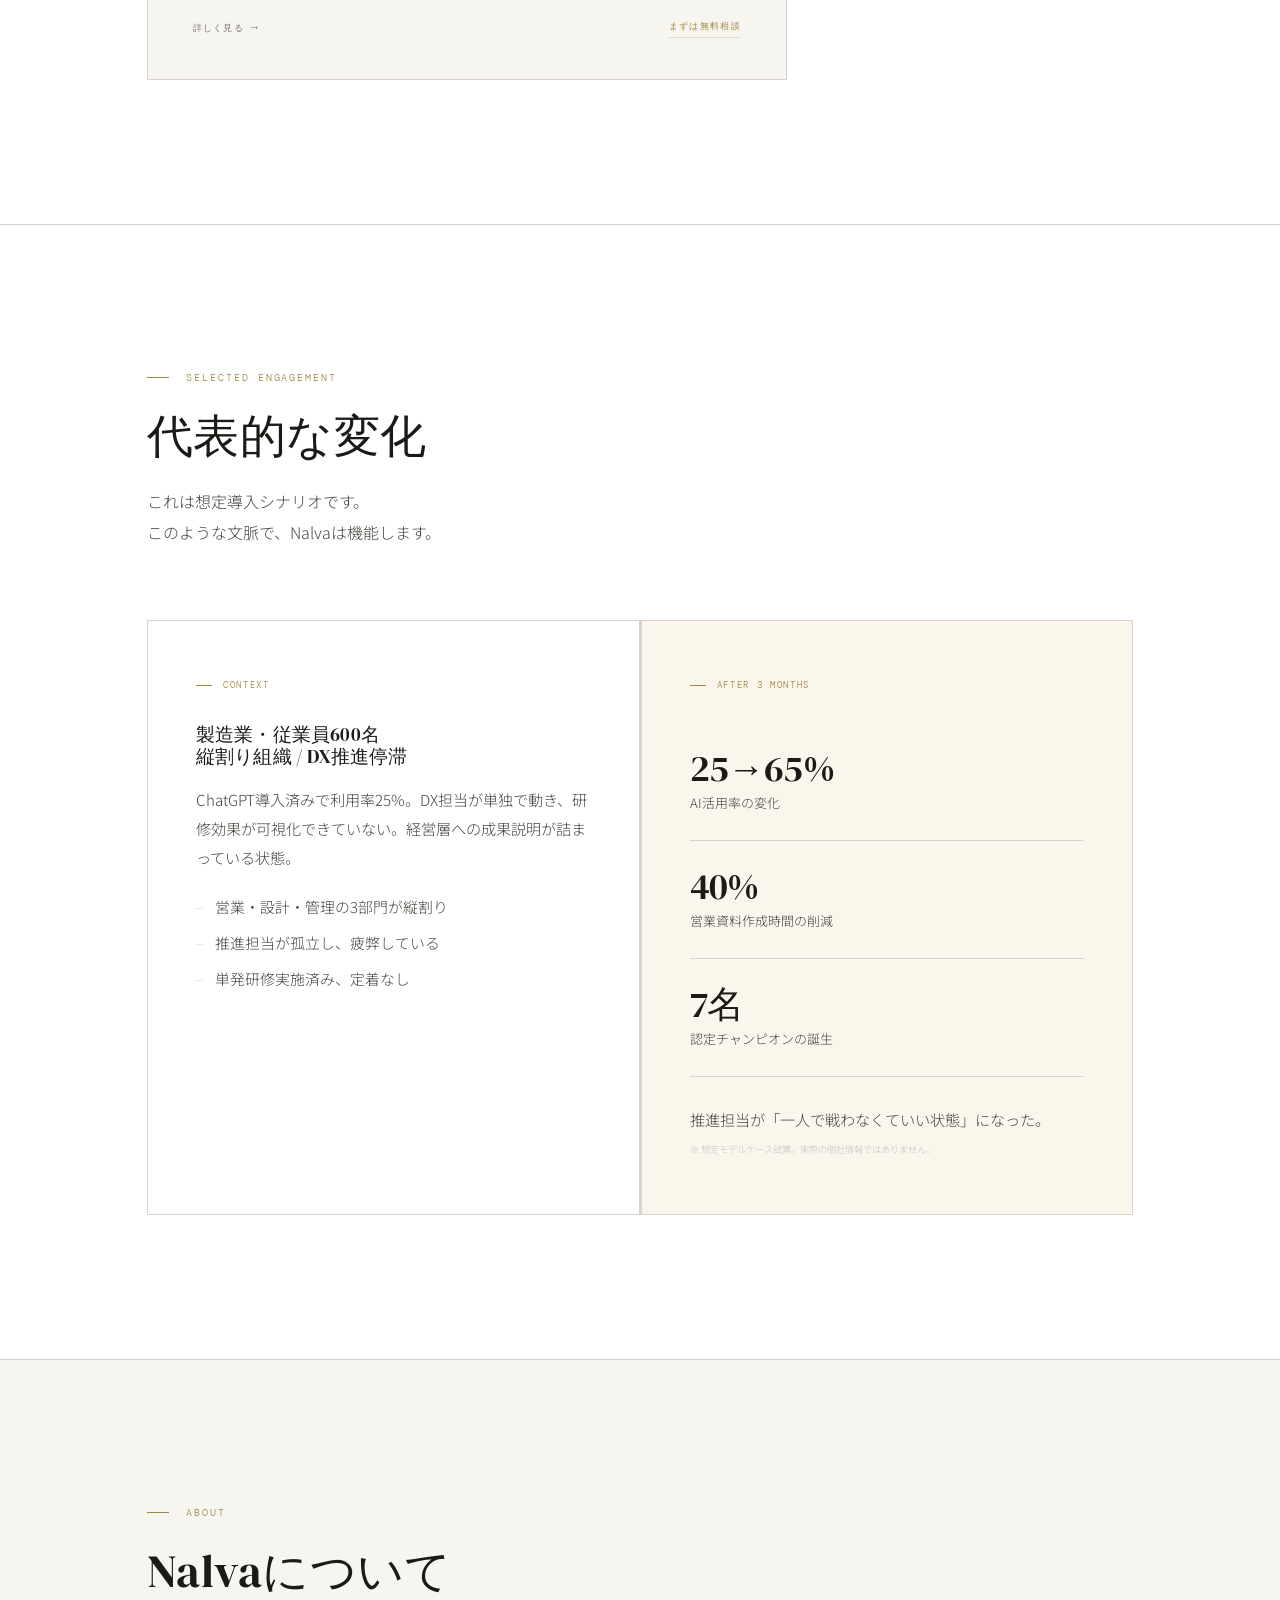
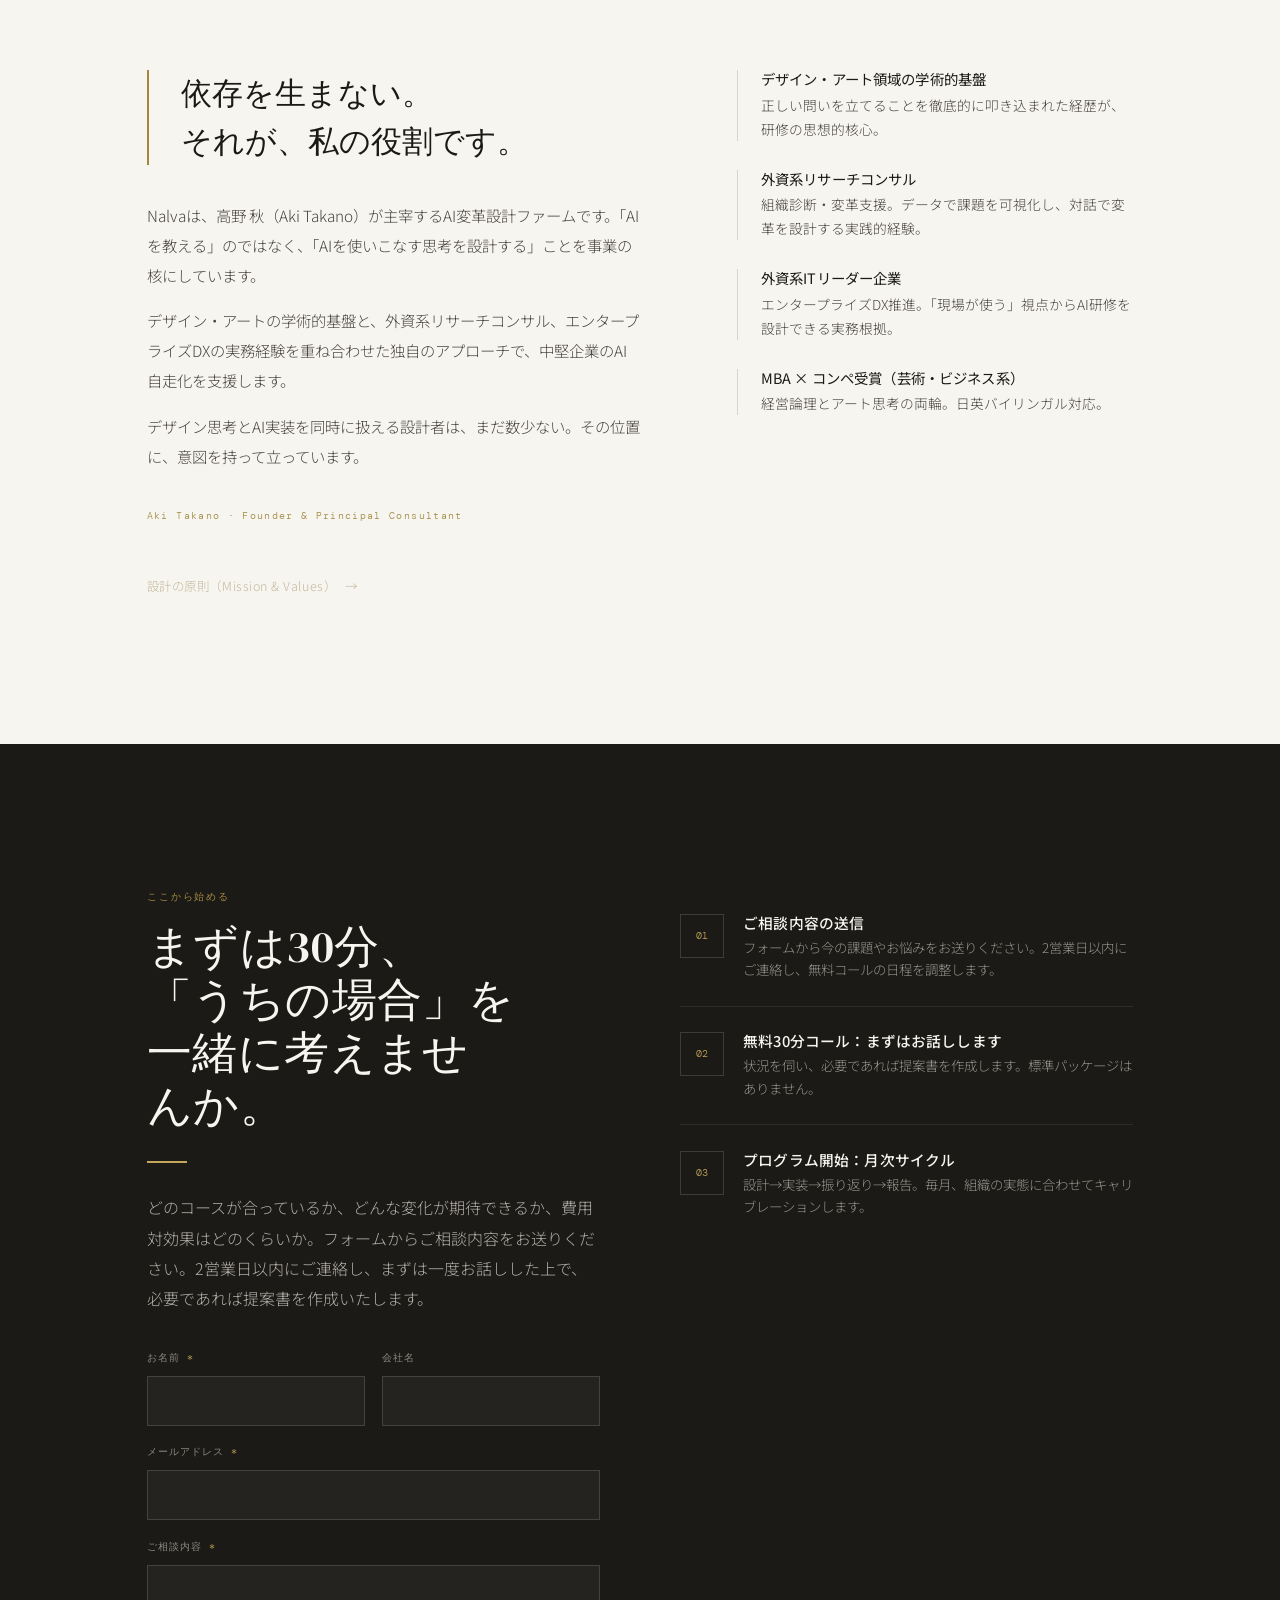
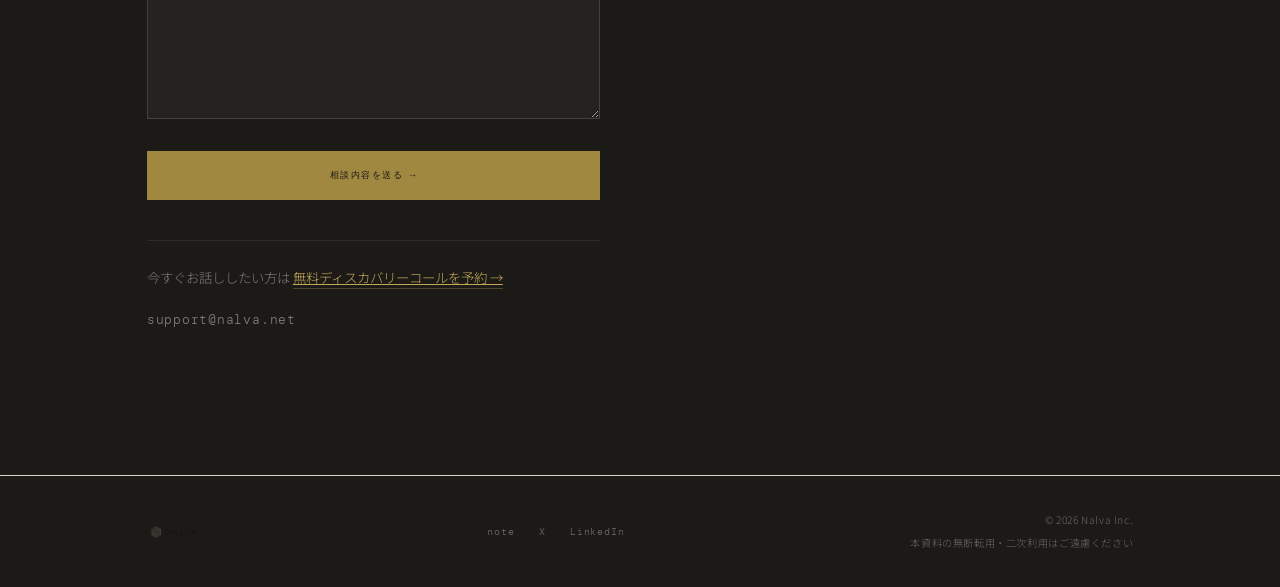
==== commit 789c2135: "Restyle thank-you page to match site design, remove service tag pill - thank-you.html now uses the s" ====
--- a/index.html
+++ b/index.html
@@ -1058,10 +1058,6 @@
       <div class="svc-card reveal">
         <div class="svc-card-head">
           <div class="svc-num">01</div>
-          <div class="svc-tag-pill">
-            <span data-ja>国内企業向け</span>
-            <span data-en>For Japanese Companies</span>
-          </div>
         </div>
         <h3 class="svc-title">
           <span data-ja>AI活用の思考再設計</span>
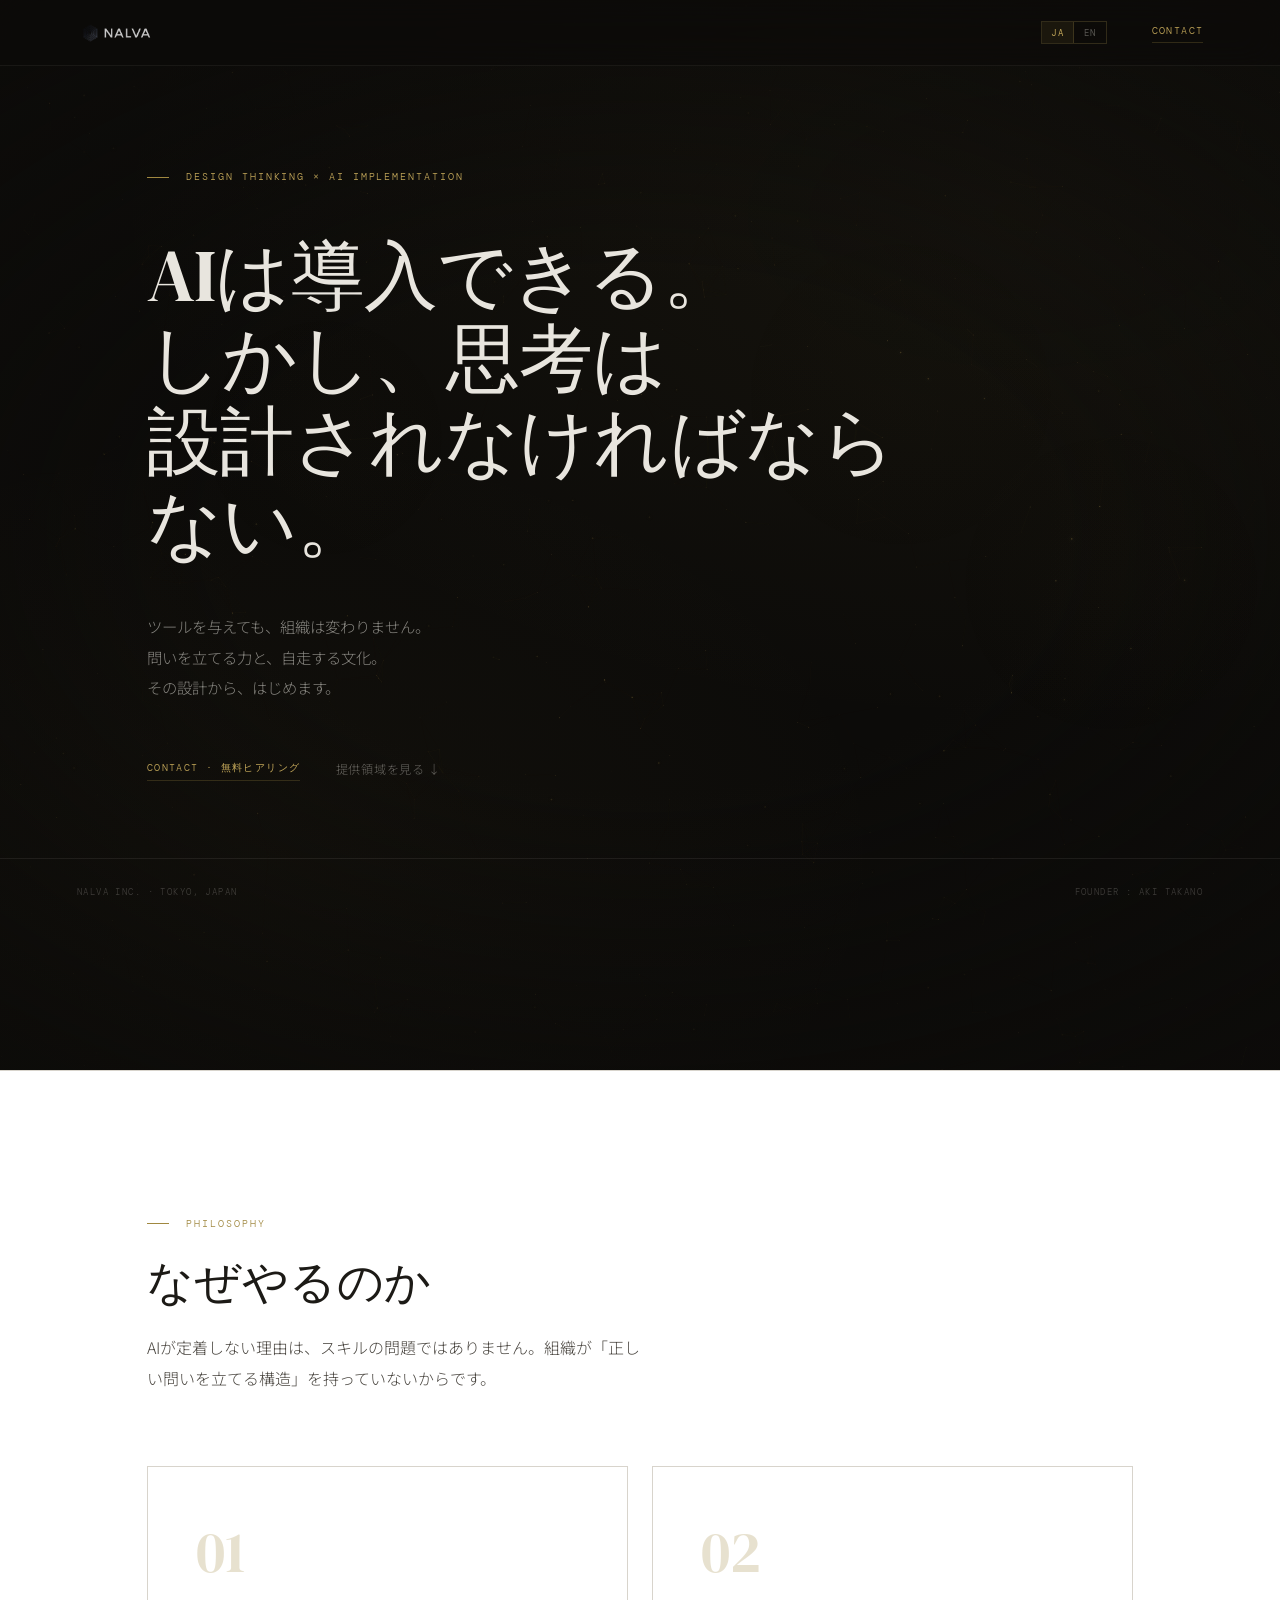
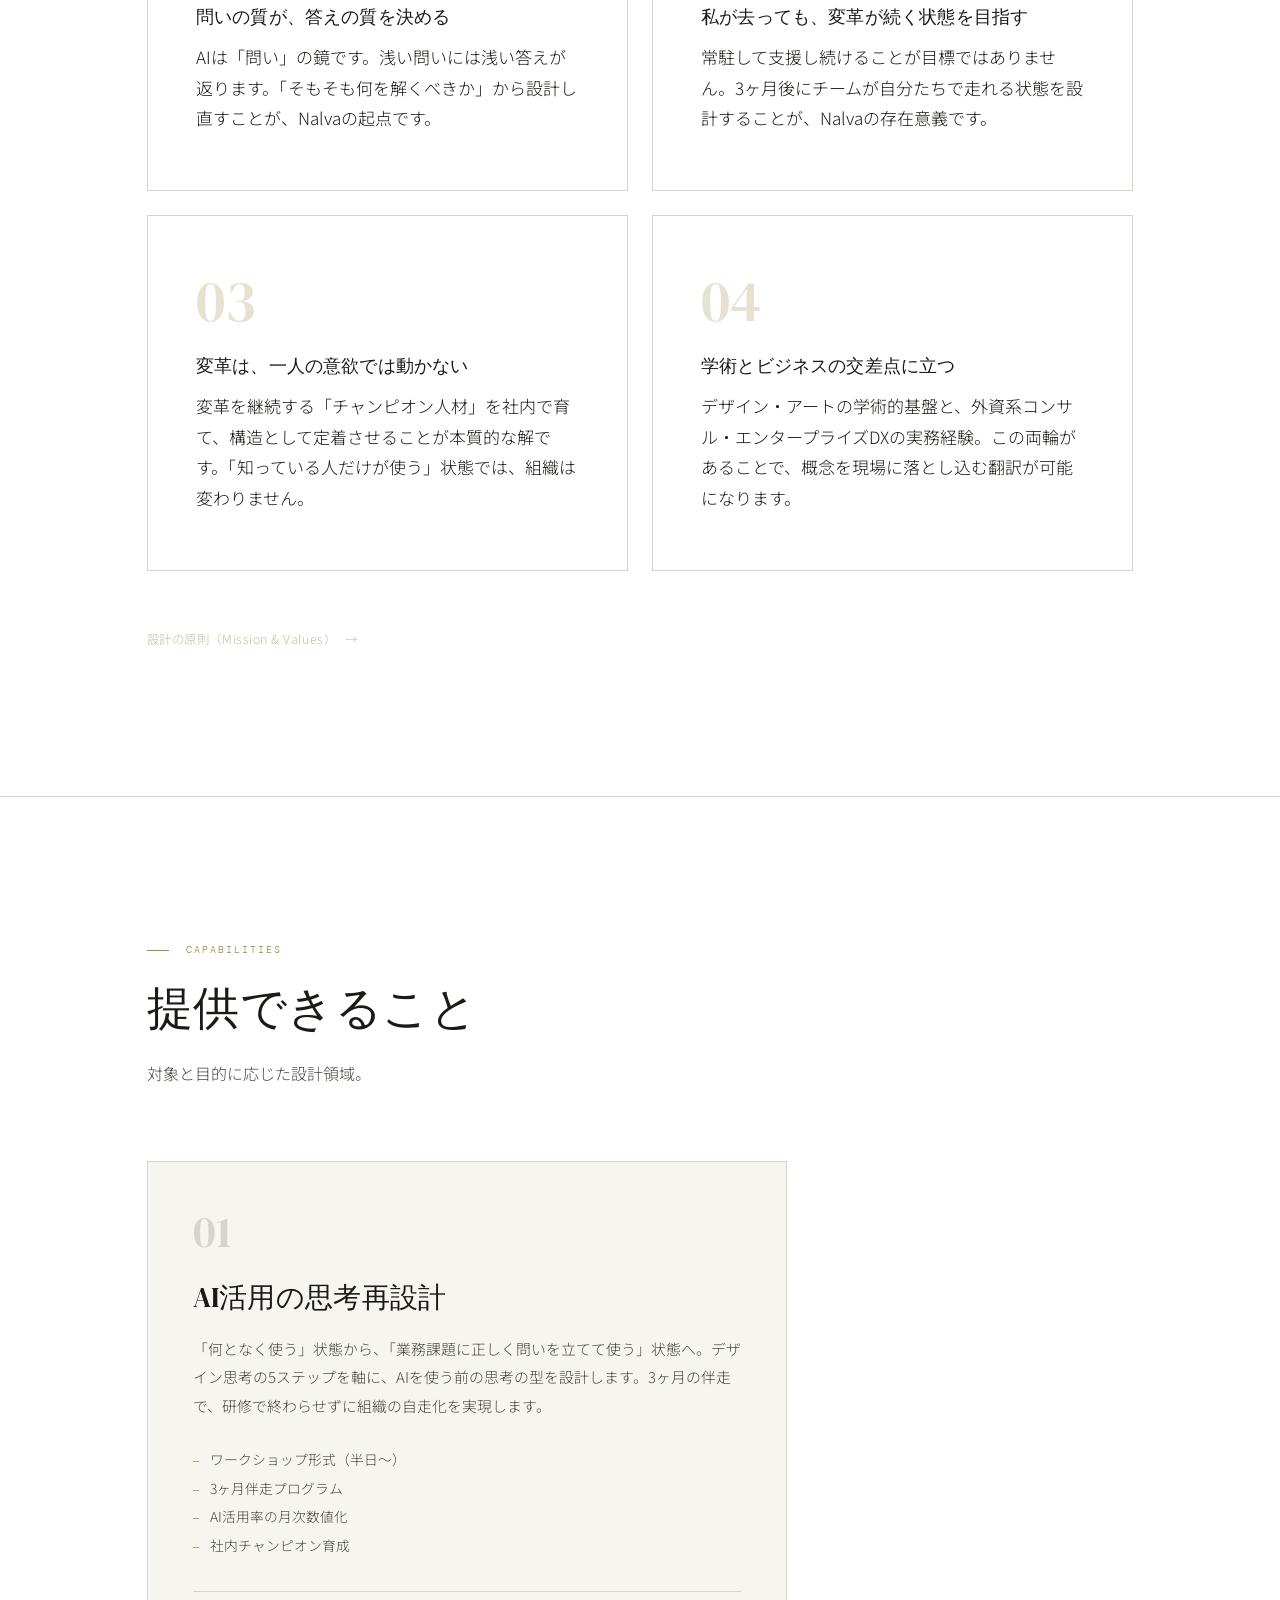
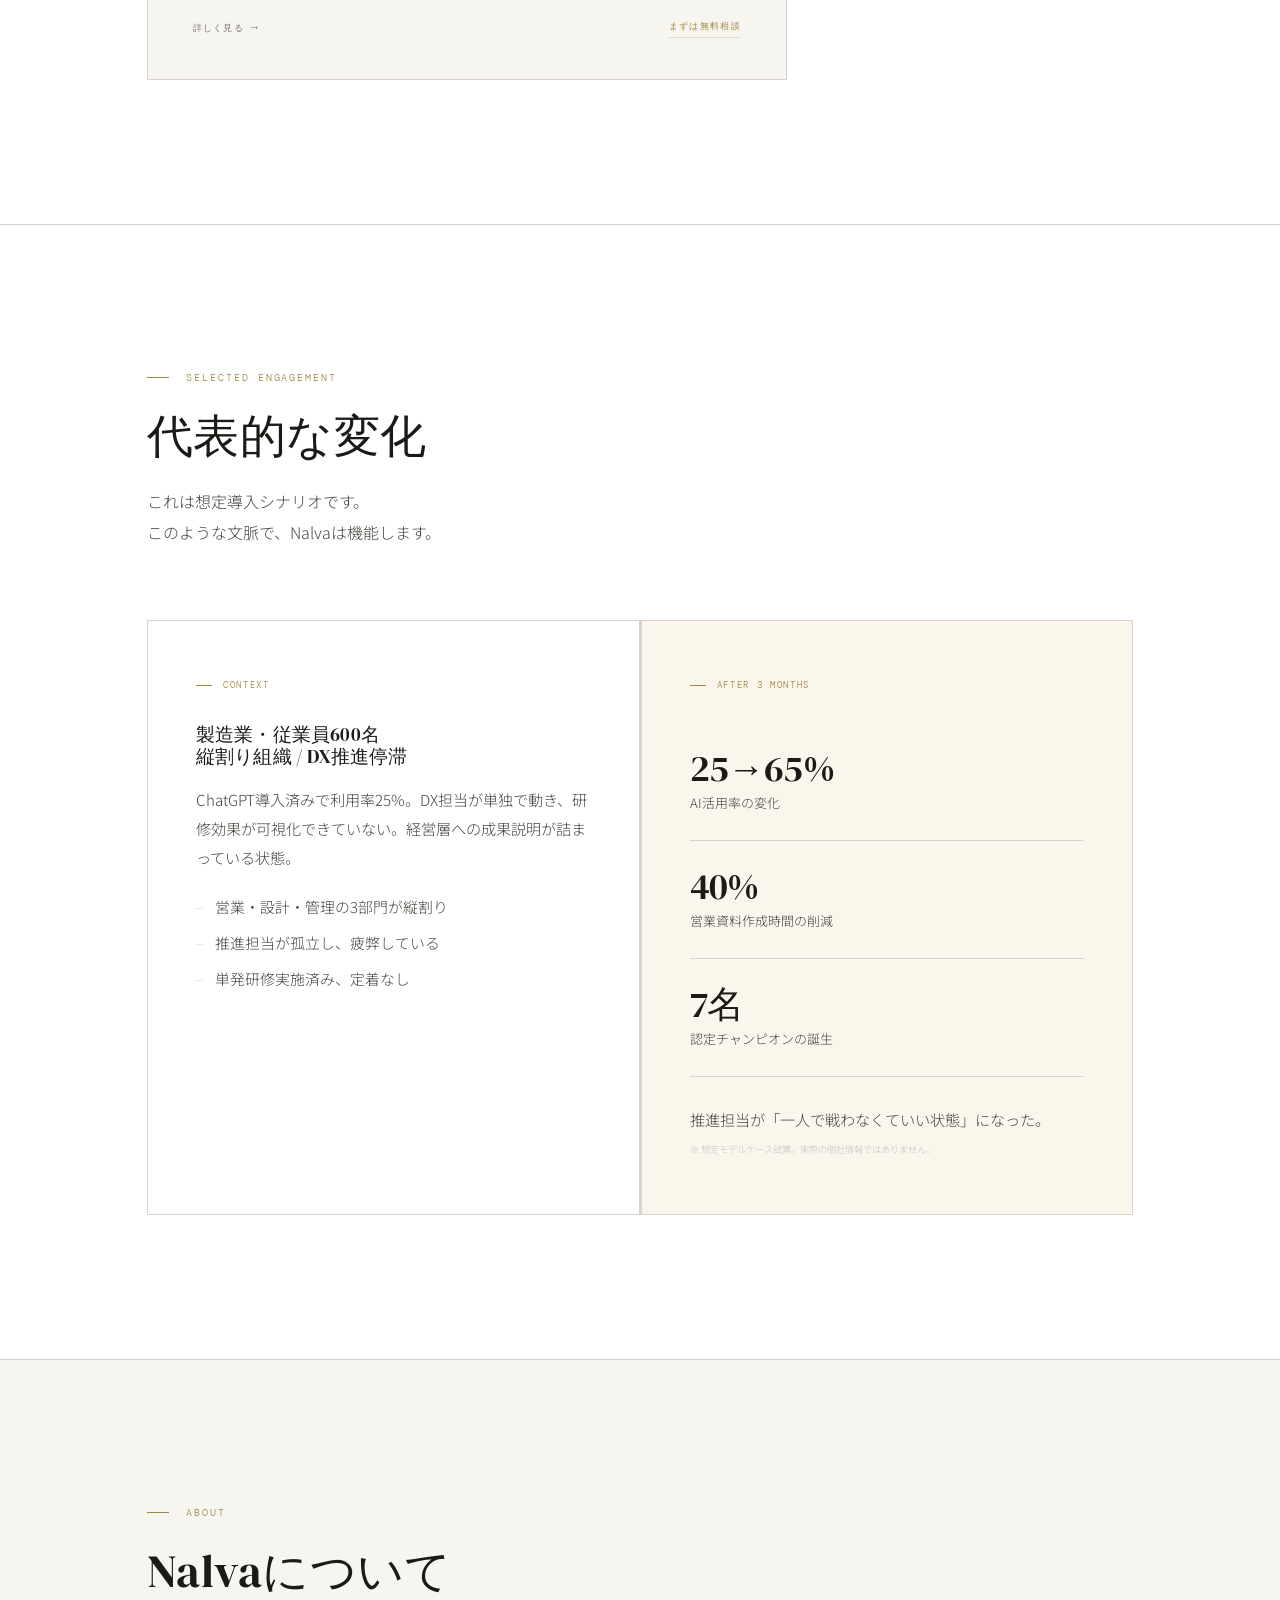
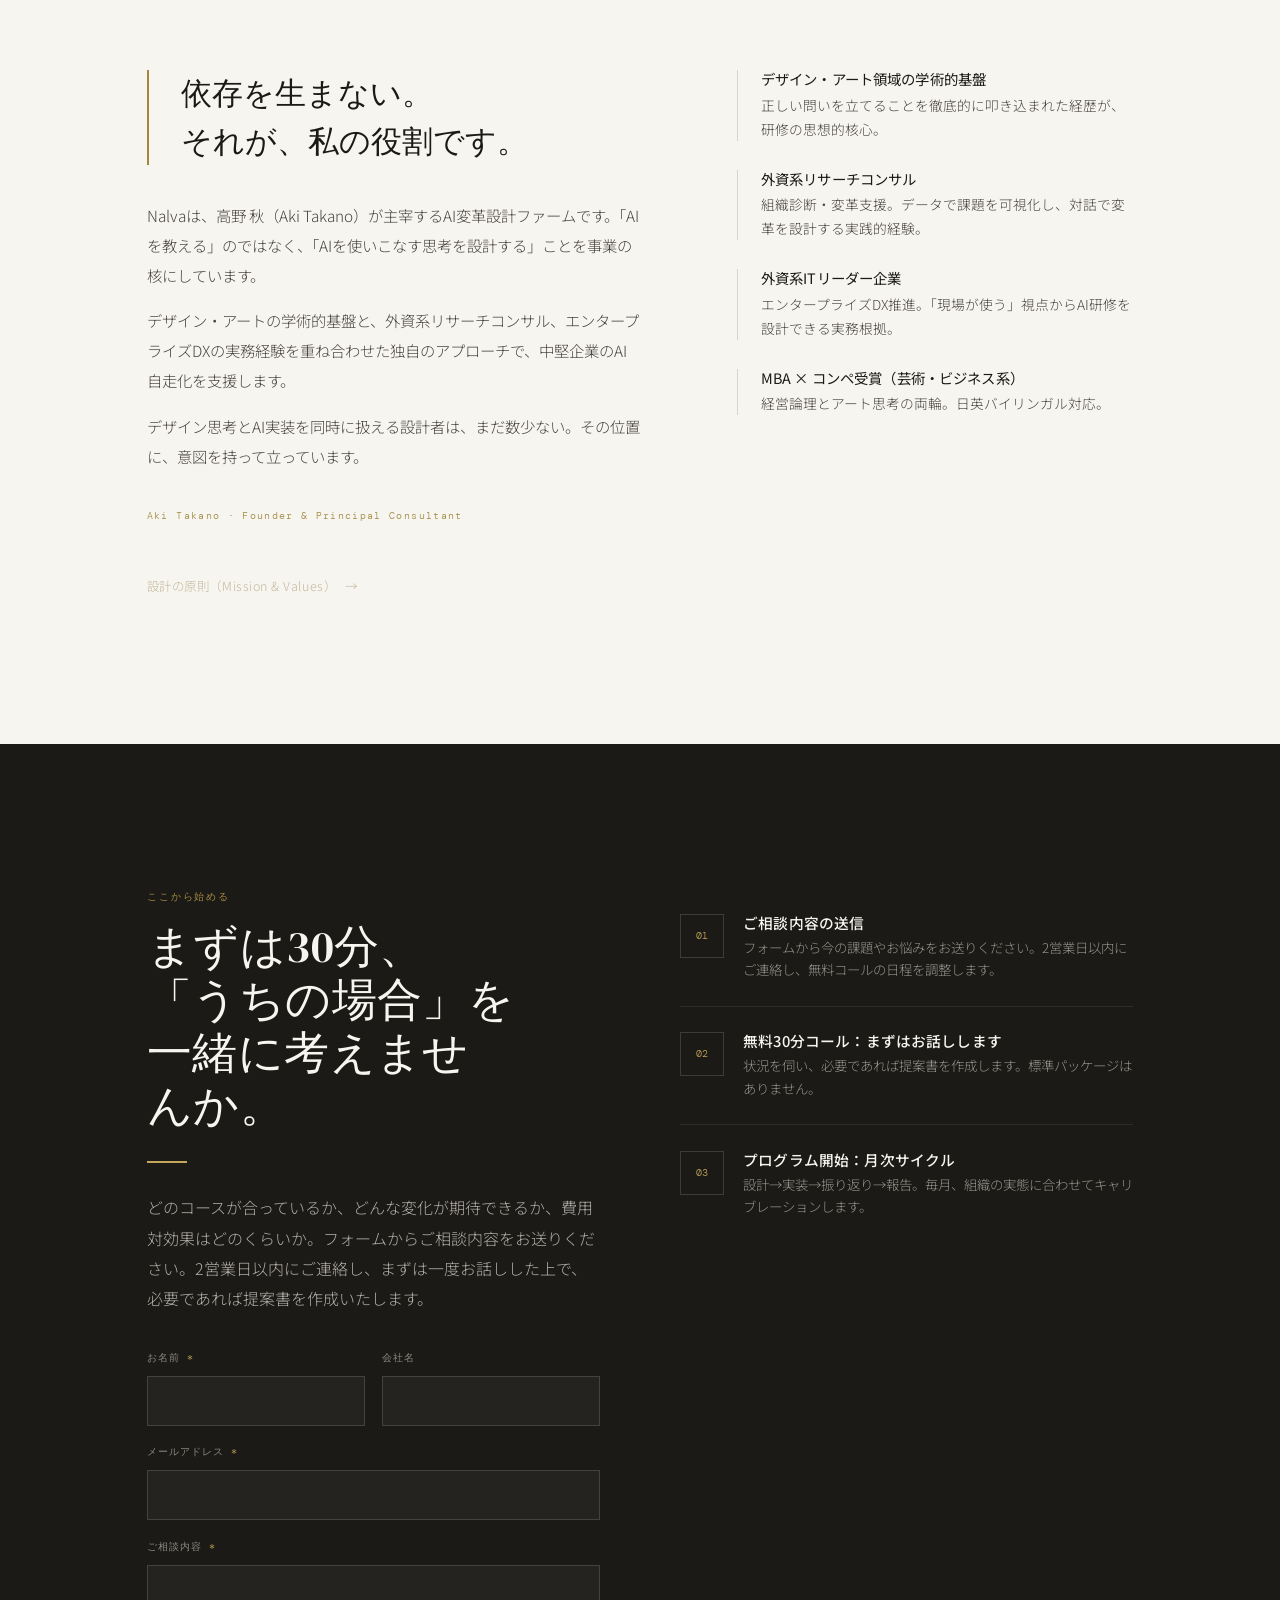
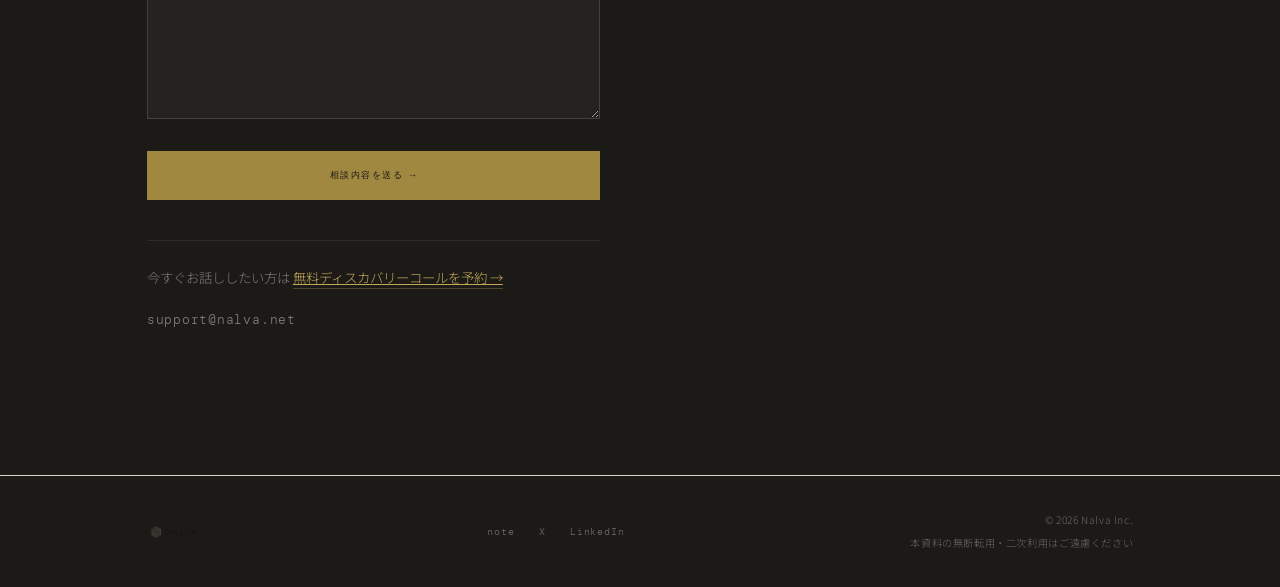
==== commit 93f41e50: "Add OGP/Twitter Card image meta tags to index.html note.com etc. showed a blank placeholder in link " ====
--- a/index.html
+++ b/index.html
@@ -18,6 +18,19 @@
   <link rel="manifest" href="/site.webmanifest" />
   <title>Nalva — Design Thinking × AI Implementation</title>
   <meta name="description" content="AIを使いこなす思考を設計する。デザイン思考とAI実装を同時に扱う、中堅企業のための変革設計。Nalva Inc. / 高野 秋" />
+
+  <meta property="og:type" content="website" />
+  <meta property="og:url" content="https://nalva.net/" />
+  <meta property="og:title" content="Nalva — Design Thinking × AI Implementation" />
+  <meta property="og:description" content="AIを使いこなす思考を設計する。デザイン思考とAI実装を同時に扱う、中堅企業のための変革設計。Nalva Inc. / 高野 秋" />
+  <meta property="og:image" content="https://nalva.net/logo.png" />
+  <meta property="og:site_name" content="Nalva" />
+  <meta property="og:locale" content="ja_JP" />
+  <meta name="twitter:card" content="summary_large_image" />
+  <meta name="twitter:title" content="Nalva — Design Thinking × AI Implementation" />
+  <meta name="twitter:description" content="AIを使いこなす思考を設計する。デザイン思考とAI実装を同時に扱う、中堅企業のための変革設計。Nalva Inc. / 高野 秋" />
+  <meta name="twitter:image" content="https://nalva.net/logo.png" />
+
   <link rel="preconnect" href="https://fonts.googleapis.com" />
   <link rel="preconnect" href="https://fonts.gstatic.com" crossorigin />
   <link href="https://fonts.googleapis.com/css2?family=Noto+Sans+JP:wght@300;400;500;700&family=DM+Serif+Display&family=DM+Mono:wght@400;500&display=swap" rel="stylesheet" />
